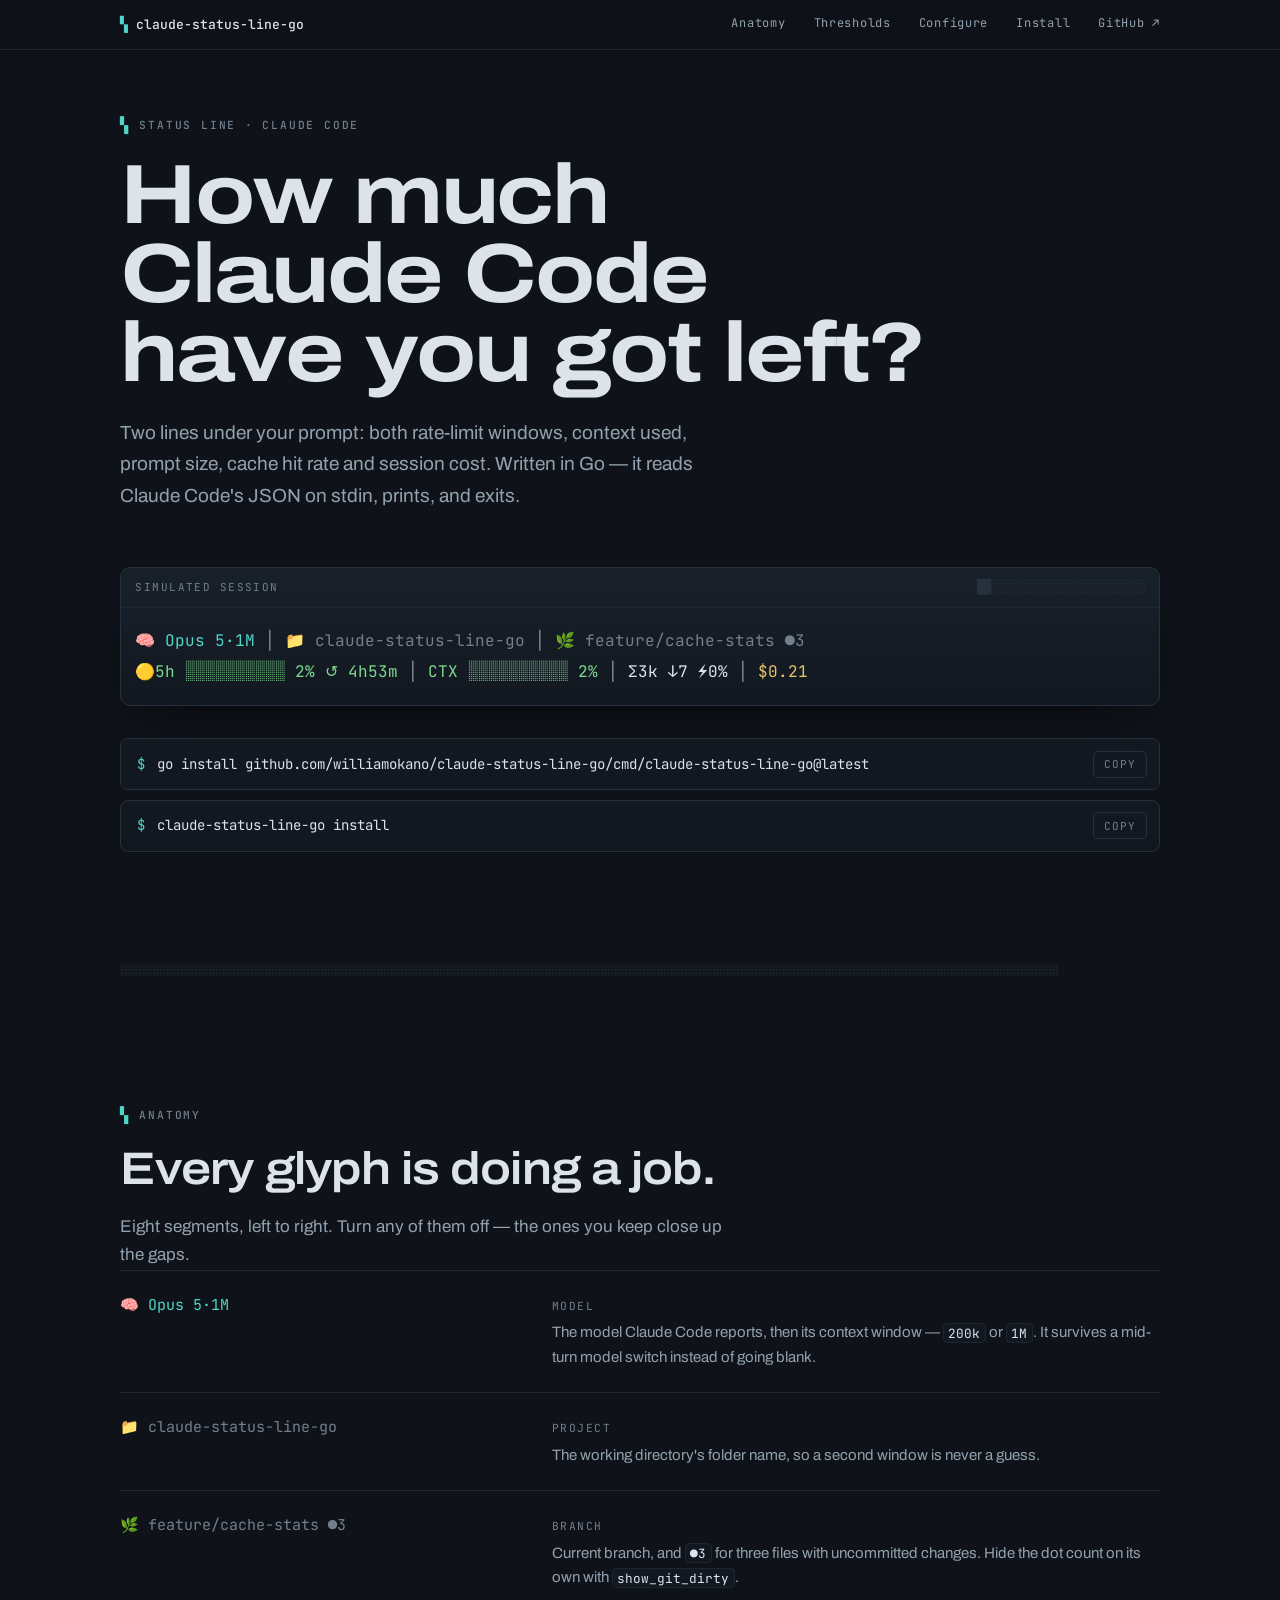
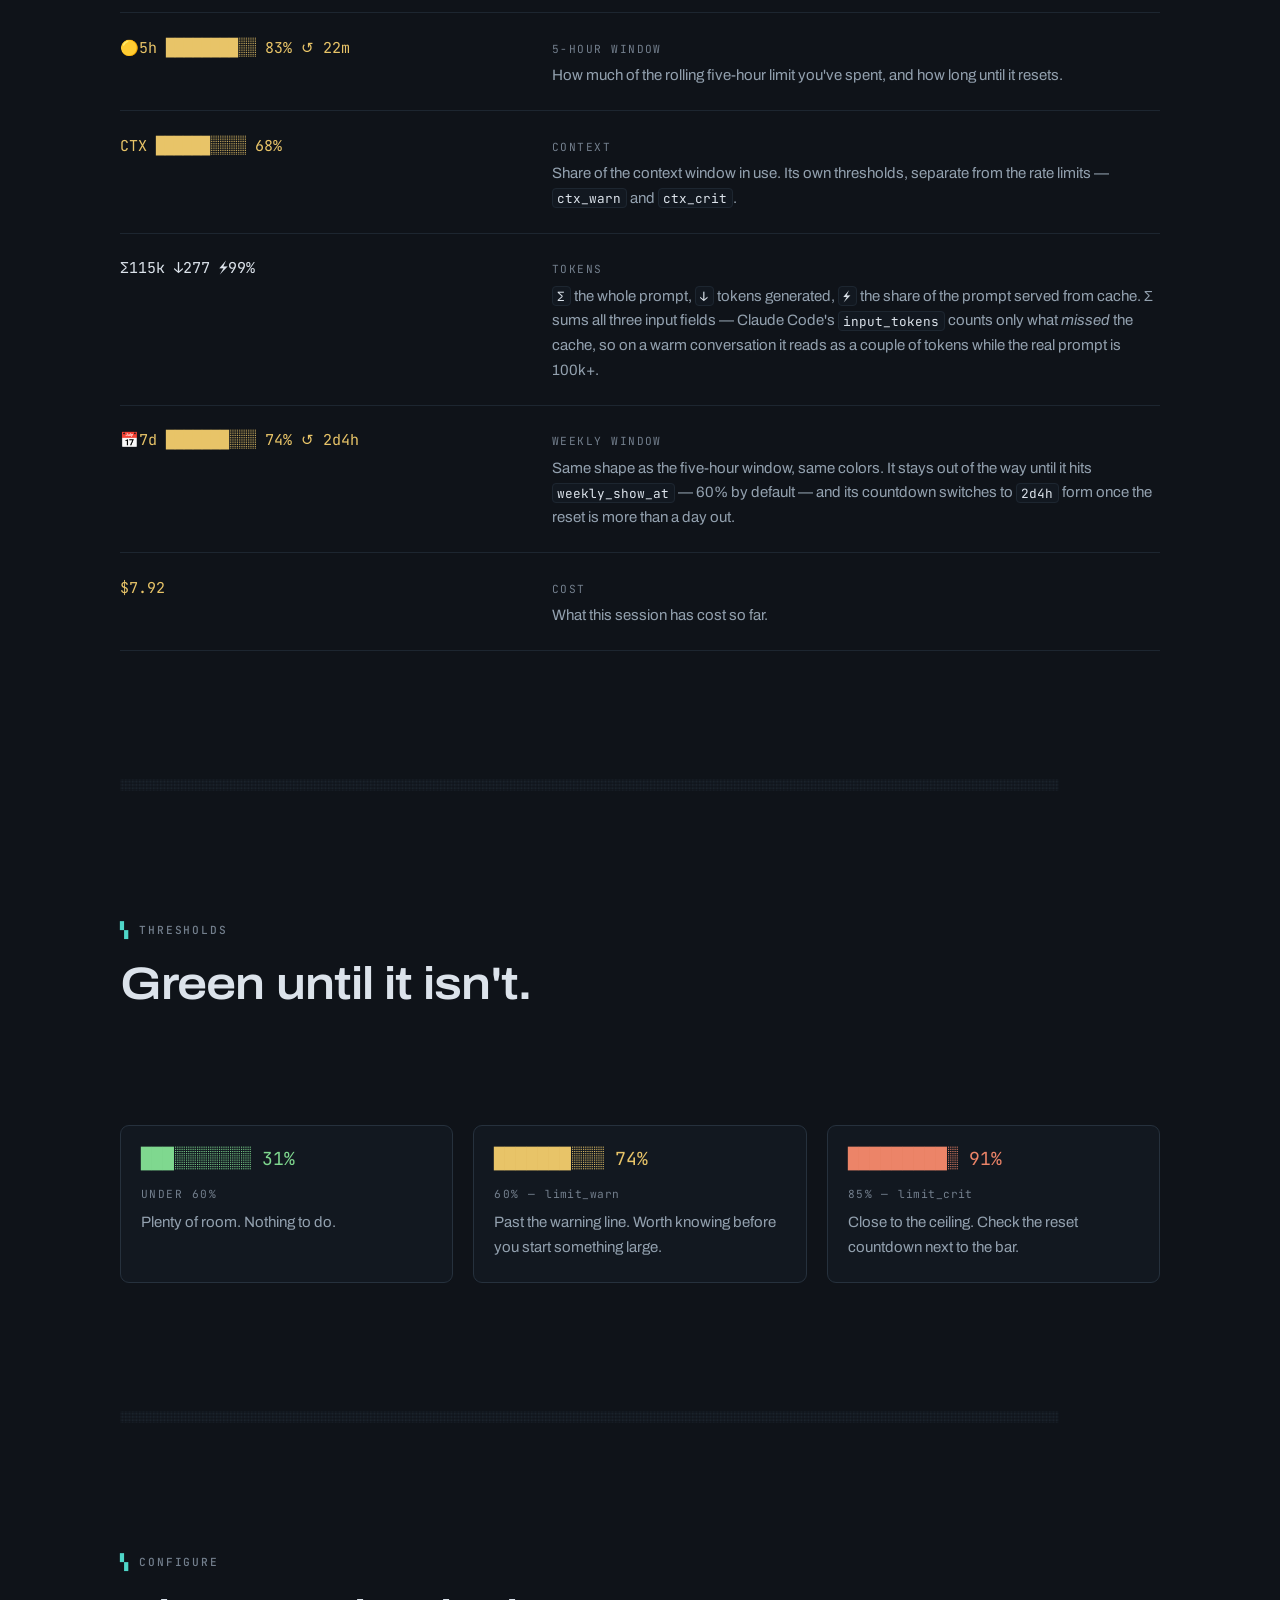
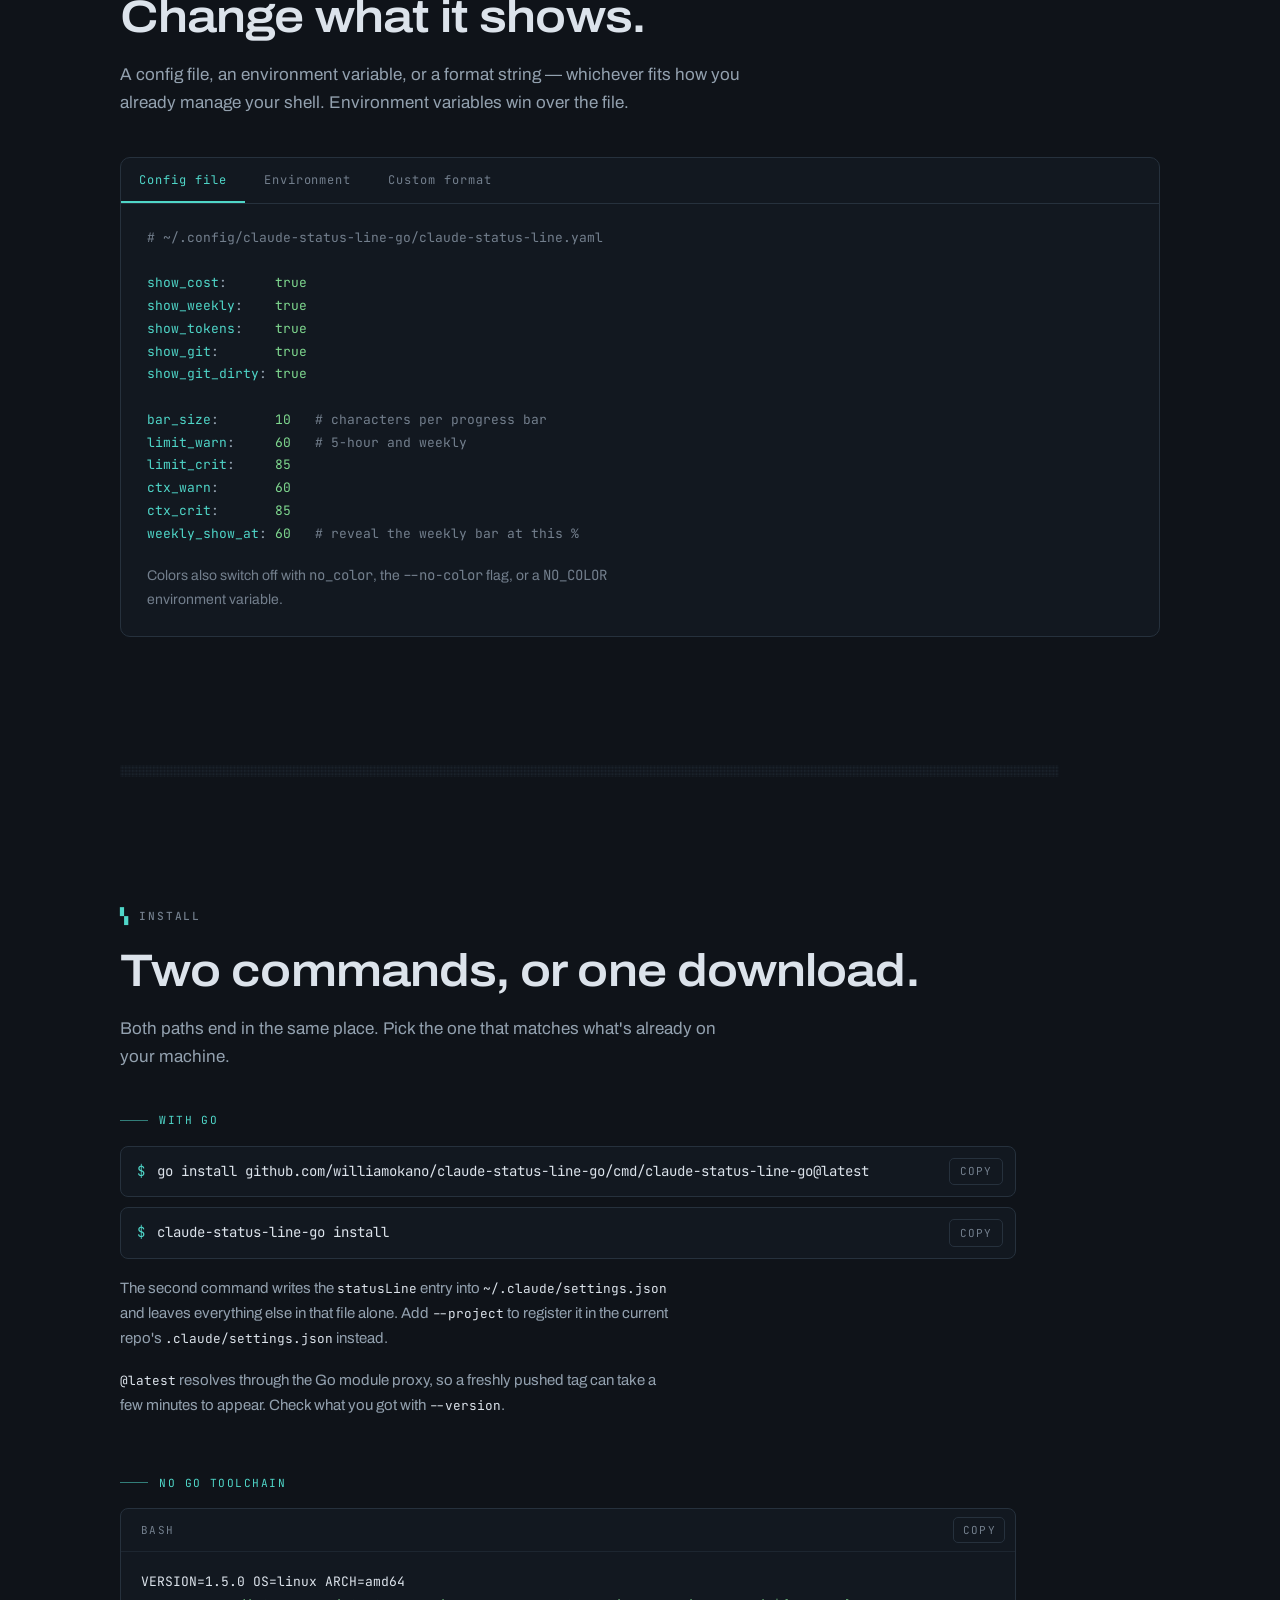
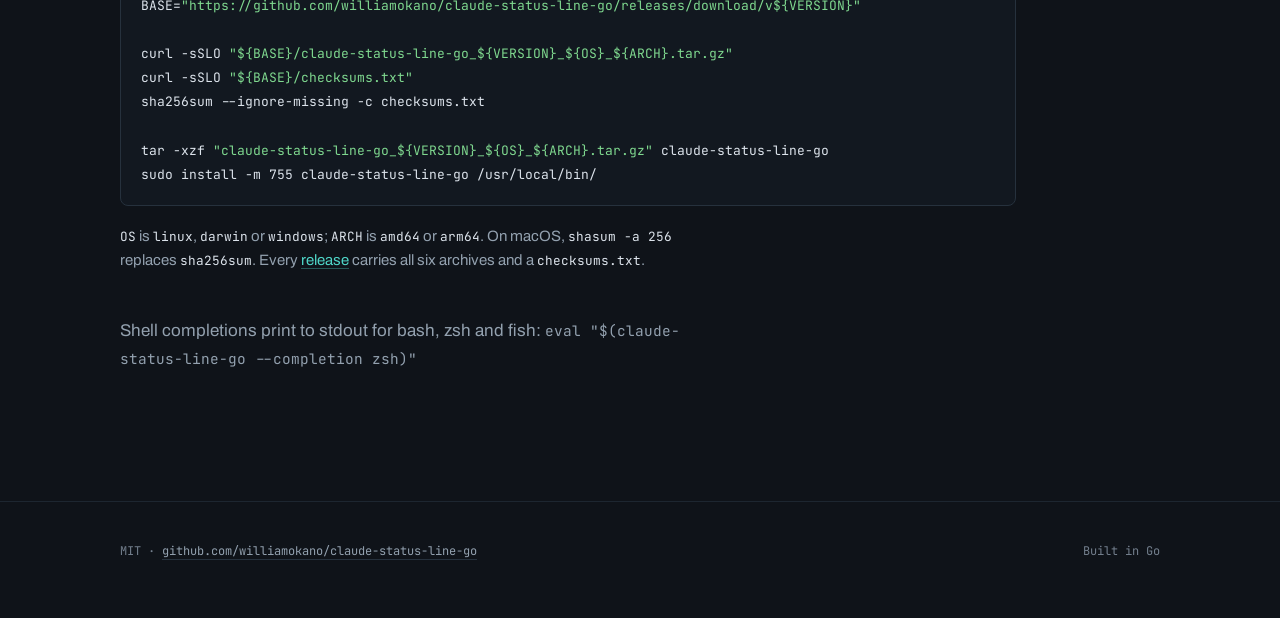
==== docs/index.html @ 93fd1f16 "docs: give the prebuilt binaries equal billing on the site The no-Go-toolchain path was a single dim" ====
<!DOCTYPE html>
<html lang="en">
<head>
<meta charset="utf-8">
<meta name="viewport" content="width=device-width, initial-scale=1">
<title>claude-status-line-go — a status line for Claude Code</title>
<meta name="description" content="A Go CLI that prints your Claude Code rate-limit windows, context usage, tokens, cache hit rate and session cost as two lines under your prompt.">
<meta property="og:title" content="claude-status-line-go">
<meta property="og:description" content="Two lines under your prompt: rate-limit windows, context, tokens, cache hit rate, cost.">
<meta property="og:type" content="website">
<meta property="og:url" content="https://okano.dev/claude-status-line-go/">
<meta property="og:site_name" content="claude-status-line-go">
<meta property="og:image" content="https://okano.dev/claude-status-line-go/og.png">
<meta property="og:image:type" content="image/png">
<meta property="og:image:width" content="1200">
<meta property="og:image:height" content="630">
<meta property="og:image:alt" content="A Claude Code status line on a dark terminal: model, project and branch on the first row; a 5-hour rate-limit bar at 83%, context at 68% and $7.92 spent on the second.">
<meta name="twitter:card" content="summary_large_image">
<meta name="twitter:image" content="https://okano.dev/claude-status-line-go/og.png">
<link rel="icon" href="data:image/svg+xml,%3Csvg xmlns='http://www.w3.org/2000/svg' viewBox='0 0 32 32'%3E%3Crect width='32' height='32' rx='7' fill='%230F1319'/%3E%3Crect x='5' y='13' width='7' height='6' fill='%234FD6C8'/%3E%3Crect x='13.5' y='13' width='7' height='6' fill='%237FD88F'/%3E%3Crect x='22' y='13' width='5' height='6' fill='%23263039'/%3E%3C/svg%3E">
<link rel="preconnect" href="https://fonts.googleapis.com">
<link rel="preconnect" href="https://fonts.gstatic.com" crossorigin>
<link href="https://fonts.googleapis.com/css2?family=Archivo:wdth,wght@62..125,100..900&family=JetBrains+Mono:wght@400;500;700&display=swap" rel="stylesheet">
<style>
/* ── tokens ───────────────────────────────────────────────────────── */
:root{
  --ground:#0F1319;
  --ground-2:#121820;
  --surface:#18202A;
  --line:#26313D;
  --line-soft:#1D2630;
  --ink:#DCE3EB;
  --ink-2:#93A1AF;
  --ink-3:#737F8D;   /* 4.57:1 on --ground — the floor for the small mono labels */
  --cyan:#4FD6C8;
  --green:#7FD88F;
  --yellow:#E8C468;
  --red:#EC8468;

  --font-display:'Archivo','Helvetica Neue',Arial,sans-serif;
  --font-mono:'JetBrains Mono',ui-monospace,'SF Mono',Menlo,Consolas,monospace;

  --gutter:clamp(1.25rem,4vw,2.5rem);
  --maxw:1120px;
}

*,*::before,*::after{box-sizing:border-box}
html{-webkit-text-size-adjust:100%}
body{
  margin:0;
  background:var(--ground);
  color:var(--ink);
  font-family:var(--font-display);
  font-weight:400;
  font-size:clamp(1rem,0.96rem + 0.2vw,1.0625rem);
  line-height:1.65;
  -webkit-font-smoothing:antialiased;
}
img{max-width:100%}
a{color:inherit}
:focus-visible{outline:2px solid var(--cyan);outline-offset:3px;border-radius:2px}

/* ── layout primitives ────────────────────────────────────────────── */
.wrap{max-width:var(--maxw);margin-inline:auto;padding-inline:var(--gutter)}
.section{padding-block:clamp(4.5rem,10vw,8rem)}
.section.section--first{padding-block:clamp(2.5rem,6vw,4rem) clamp(4.5rem,10vw,7rem)}

/* the product's own material, used as the page's divider */
.rule{
  font-family:var(--font-mono);
  font-size:.75rem;
  line-height:1;
  color:var(--line);
  overflow:hidden;
  white-space:nowrap;
  user-select:none;
  height:.75rem;
}

.eyebrow{
  font-family:var(--font-mono);
  font-size:.7rem;
  font-weight:500;
  letter-spacing:.16em;
  text-transform:uppercase;
  color:var(--ink-3);
  margin:0 0 1.25rem;
  display:flex;
  align-items:center;
  gap:.6rem;
}
.eyebrow::before{content:'▚';color:var(--cyan);font-size:.85rem}

h1,h2,h3{font-family:var(--font-display);margin:0;text-wrap:balance}
h1{
  font-size:clamp(2.5rem,1.2rem + 6vw,5.25rem);
  font-weight:700;
  font-stretch:118%;
  line-height:.94;
  letter-spacing:-.025em;
}
h2{
  font-size:clamp(1.75rem,1.1rem + 2.6vw,2.85rem);
  font-weight:600;
  font-stretch:114%;
  line-height:1.04;
  letter-spacing:-.02em;
}
h3{font-size:1rem;font-weight:600;font-stretch:108%;line-height:1.3}
.lede{
  color:var(--ink-2);
  max-width:56ch;
  margin:1.5rem 0 0;
  font-size:clamp(1.0625rem,1rem + 0.3vw,1.1875rem);
}
.note{color:var(--ink-2);max-width:62ch;margin:1.25rem 0 0}
.note a{color:var(--cyan);text-decoration:none;border-bottom:1px solid color-mix(in srgb,var(--cyan) 35%,transparent)}
.note a:hover{border-bottom-color:var(--cyan)}

/* ── nav ──────────────────────────────────────────────────────────── */
.nav{
  position:sticky;top:0;z-index:20;
  background:color-mix(in srgb,var(--ground) 86%,transparent);
  backdrop-filter:blur(12px);
  border-bottom:1px solid var(--line-soft);
}
.nav__in{
  max-width:var(--maxw);margin-inline:auto;padding:.85rem clamp(1rem,4vw,2.5rem);
  display:flex;align-items:center;justify-content:space-between;gap:1rem;
}
.nav__mark{
  font-family:var(--font-mono);font-size:clamp(.6875rem,2.6vw,.8125rem);font-weight:500;
  color:var(--ink);text-decoration:none;display:flex;align-items:center;gap:.5rem;
  white-space:nowrap;
}
.nav__mark span{color:var(--cyan)}
.nav__links{display:flex;align-items:center;gap:clamp(.7rem,2.4vw,1.75rem)}
.nav__links a{
  font-family:var(--font-mono);font-size:clamp(.6875rem,2.4vw,.75rem);letter-spacing:.06em;
  color:var(--ink-2);text-decoration:none;transition:color .15s;white-space:nowrap;
}
.nav__links a:hover{color:var(--cyan)}
.nav__links a.is-hidden-sm,
.nav__links a.is-hidden-xs{display:none}
@media(min-width:430px){.nav__links a.is-hidden-xs{display:inline}}
@media(min-width:620px){.nav__links a.is-hidden-sm{display:inline}}

/* ── hero ─────────────────────────────────────────────────────────── */
/* grid and flex children default to min-width:auto, so the pre-formatted
   terminal content below would otherwise push the page wider than the phone */
.hero__grid{display:grid;gap:clamp(2.5rem,5vw,3.5rem)}
.hero__grid > *{min-width:0}

/* ── status line block ────────────────────────────────────────────── */
.sl{
  border:1px solid var(--line);
  background:linear-gradient(180deg,var(--surface),var(--ground-2));
  border-radius:10px;
  overflow:hidden;
  box-shadow:0 24px 60px -30px rgba(0,0,0,.9);
}
.sl__bar{
  display:flex;align-items:center;justify-content:space-between;gap:1rem;
  padding:.6rem .9rem;
  border-bottom:1px solid var(--line-soft);
  font-family:var(--font-mono);font-size:.6875rem;
  letter-spacing:.13em;text-transform:uppercase;color:var(--ink-3);
}
.sl__scrub{color:var(--line);letter-spacing:0;text-transform:none;font-size:.75rem;flex:none;display:none}
@media(min-width:560px){.sl__scrub{display:block}}
.sl__body{position:relative}
.sl__scroll{overflow-x:auto;padding:1.1rem .9rem 1.2rem;scrollbar-width:thin}
.sl__fade{
  position:absolute;inset-block:0;right:0;width:2.5rem;pointer-events:none;
  background:linear-gradient(90deg,transparent,#151C25);
  transition:opacity .2s;
}
.sl__line{
  font-family:var(--font-mono);
  font-size:clamp(.5rem,1.55vw,1rem);
  line-height:1.85;
  white-space:pre;
  margin:0;
}
.sl__line + .sl__line{margin-top:.1rem}
.dim{color:var(--ink-3)}
.cy{color:var(--cyan)}
.ok{color:var(--green)}
.warn{color:var(--yellow)}
.crit{color:var(--red)}
.money{color:var(--yellow)}
.tok{color:var(--ink)}
#weekly{display:none}
#weekly.is-on{display:inline;animation:segIn .45s ease both}
@keyframes segIn{from{opacity:0}to{opacity:1}}

/* ── commands ─────────────────────────────────────────────────────── */
.cmds{display:grid;gap:.625rem;margin-top:2rem;min-width:0}
.cmd{
  display:flex;align-items:center;gap:.75rem;min-width:0;
  border:1px solid var(--line);border-radius:8px;
  background:var(--ground-2);
  padding:.7rem .75rem .7rem 1rem;
}
.cmd__prompt{color:var(--cyan);font-family:var(--font-mono);font-size:.875rem;flex:none}
.cmd__text{
  font-family:var(--font-mono);font-size:clamp(.7rem,1.9vw,.875rem);
  color:var(--ink);overflow-x:auto;white-space:pre;flex:1;min-width:0;scrollbar-width:none;
}
.cmd__text::-webkit-scrollbar{display:none}
.cmd__copy{
  flex:none;font-family:var(--font-mono);font-size:.6875rem;letter-spacing:.1em;
  text-transform:uppercase;color:var(--ink-3);
  background:transparent;border:1px solid var(--line);border-radius:5px;
  padding:.35rem .6rem;cursor:pointer;transition:color .15s,border-color .15s;
}
.cmd__copy:hover{color:var(--cyan);border-color:var(--cyan)}
.cmd__copy[data-done="1"]{color:var(--green);border-color:var(--green)}

/* ── install paths ────────────────────────────────────────────────── */
/* stacked, never side by side — the recipe's longest line is ~90 chars and
   goes unreadable in a half-width column */
.ways{display:grid;gap:clamp(2.5rem,5vw,3.5rem);margin-top:2.5rem;max-width:56rem}
.way{min-width:0}
.way__label{
  font-family:var(--font-mono);font-size:.7rem;letter-spacing:.13em;
  text-transform:uppercase;color:var(--cyan);margin:0 0 1rem;
  display:flex;align-items:center;gap:.7rem;
}
.way__label::before{content:'';width:1.75rem;height:1px;background:currentColor;opacity:.55;flex:none}
.way__note{margin:1.1rem 0 0;color:var(--ink-2);font-size:.9375rem;max-width:62ch}
.way__note code{font-family:var(--font-mono);font-size:.85em;color:var(--ink)}
.way__note a{color:var(--cyan);text-decoration:none;border-bottom:1px solid color-mix(in srgb,var(--cyan) 35%,transparent)}
.way__note a:hover{border-bottom-color:var(--cyan)}

.code{border:1px solid var(--line);border-radius:8px;background:var(--ground-2);overflow:hidden;min-width:0}
.code__bar{
  display:flex;align-items:center;justify-content:space-between;gap:1rem;
  padding:.5rem .6rem .5rem 1.25rem;border-bottom:1px solid var(--line-soft);
  font-family:var(--font-mono);font-size:.6875rem;letter-spacing:.13em;
  text-transform:uppercase;color:var(--ink-3);
}
.code__copy{
  flex:none;font-family:var(--font-mono);font-size:.6875rem;letter-spacing:.1em;
  text-transform:uppercase;color:var(--ink-3);
  background:transparent;border:1px solid var(--line);border-radius:5px;
  padding:.3rem .55rem;cursor:pointer;transition:color .15s,border-color .15s;
}
.code__copy:hover{color:var(--cyan);border-color:var(--cyan)}
.code__copy[data-done="1"]{color:var(--green);border-color:var(--green)}
.code pre{
  margin:0;padding:1.15rem 1.25rem;overflow-x:auto;
  font-family:var(--font-mono);font-size:clamp(.72rem,1.7vw,.8125rem);
  line-height:1.85;color:var(--ink);scrollbar-width:thin;
}
.code pre .s{color:var(--green)}

/* ── anatomy ──────────────────────────────────────────────────────── */
.seg{
  display:grid;grid-template-columns:minmax(0,1fr);gap:.5rem 2rem;
  padding:1.4rem 0;
  border-top:1px solid var(--line-soft);
}
.seg:last-child{border-bottom:1px solid var(--line-soft)}
@media(min-width:860px){
  .seg{grid-template-columns:minmax(0,25rem) minmax(0,1fr);align-items:baseline}
}
.seg__code{
  font-family:var(--font-mono);font-size:clamp(.75rem,1.8vw,.9375rem);
  white-space:pre;overflow-x:auto;scrollbar-width:none;
}
.seg__code::-webkit-scrollbar{display:none}
.seg__name{
  font-family:var(--font-mono);font-size:.7rem;letter-spacing:.13em;
  text-transform:uppercase;color:var(--ink-3);margin:0 0 .3rem;
}
.seg__text{margin:0;color:var(--ink-2);font-size:.9375rem}
.seg__text code{
  font-family:var(--font-mono);font-size:.85em;color:var(--ink);
  background:var(--ground-2);border:1px solid var(--line-soft);
  border-radius:4px;padding:.05em .35em;
}

/* ── thresholds ───────────────────────────────────────────────────── */
.ramp{display:grid;gap:1rem;margin-top:2.5rem}
@media(min-width:760px){.ramp{grid-template-columns:repeat(3,1fr);gap:1.25rem}}
.step{
  border:1px solid var(--line);border-radius:9px;
  background:var(--ground-2);padding:1.25rem 1.25rem 1.4rem;
}
.step__bar{font-family:var(--font-mono);font-size:1.125rem;line-height:1.4;white-space:pre}
.step__label{
  font-family:var(--font-mono);font-size:.7rem;letter-spacing:.13em;
  text-transform:uppercase;color:var(--ink-3);margin:.85rem 0 .45rem;
}
.step__label code{text-transform:none;font-family:var(--font-mono);letter-spacing:.04em}
.step__text{margin:0;font-size:.9375rem;color:var(--ink-2)}

/* ── tabs ─────────────────────────────────────────────────────────── */
.tabs{margin-top:2.5rem;border:1px solid var(--line);border-radius:10px;overflow:hidden;background:var(--ground-2)}
.tabs__list{display:flex;overflow-x:auto;border-bottom:1px solid var(--line);scrollbar-width:none}
.tabs__list::-webkit-scrollbar{display:none}
.tab{
  flex:none;font-family:var(--font-mono);font-size:.75rem;letter-spacing:.08em;
  color:var(--ink-3);background:transparent;border:0;
  border-bottom:2px solid transparent;
  padding:.85rem 1.15rem;cursor:pointer;white-space:nowrap;transition:color .15s;
}
.tab:hover{color:var(--ink-2)}
.tab[aria-selected="true"]{color:var(--cyan);border-bottom-color:var(--cyan)}
.panel{padding:1.4rem clamp(1rem,3vw,1.6rem) 1.6rem}
.panel[hidden]{display:none}
.panel pre{
  margin:0;overflow-x:auto;
  font-family:var(--font-mono);font-size:clamp(.75rem,1.8vw,.8125rem);
  line-height:1.75;color:var(--ink-2);
}
.panel pre .k{color:var(--cyan)}
.panel pre .v{color:var(--green)}
.panel pre .c{color:var(--ink-3)}
.panel pre .s{color:var(--yellow)}
.panel__note{margin:1.2rem 0 0;font-size:.875rem;color:var(--ink-3);max-width:60ch}

.vars{display:grid;gap:0;margin:0}
@media(min-width:700px){.vars{grid-template-columns:repeat(2,minmax(0,1fr));column-gap:2.5rem}}
.var{display:flex;justify-content:space-between;gap:1rem;padding:.55rem 0;border-bottom:1px solid var(--line-soft)}
.var dt{font-family:var(--font-mono);font-size:.8125rem;color:var(--ink)}
.var dd{margin:0;font-family:var(--font-mono);font-size:.8125rem;color:var(--ink-3);text-align:right;flex:none}

.ph{display:flex;flex-wrap:wrap;gap:.4rem;margin:0}
.ph span{
  font-family:var(--font-mono);font-size:.75rem;color:var(--ink-2);
  border:1px solid var(--line);border-radius:5px;padding:.25rem .5rem;
  background:var(--ground);
}

/* ── footer ───────────────────────────────────────────────────────── */
.foot{border-top:1px solid var(--line-soft);padding-block:2.5rem 3.5rem}
.foot__in{display:flex;flex-wrap:wrap;gap:1rem 2rem;align-items:center;justify-content:space-between}
.foot p{margin:0;font-family:var(--font-mono);font-size:.75rem;color:var(--ink-3)}
.foot a{color:var(--ink-2);text-decoration:none;border-bottom:1px solid var(--line)}
.foot a:hover{color:var(--cyan);border-bottom-color:var(--cyan)}

/* ── motion ───────────────────────────────────────────────────────── */
.reveal{opacity:0;transform:translateY(14px);transition:opacity .6s ease,transform .6s ease}
.reveal.is-in{opacity:1;transform:none}
@media(prefers-reduced-motion:reduce){
  *{animation:none!important;transition:none!important}
  .reveal{opacity:1;transform:none}
}
</style>
</head>
<body>

<nav class="nav">
  <div class="nav__in">
    <a class="nav__mark" href="#top"><span>▚</span>claude-status-line-go</a>
    <div class="nav__links">
      <a href="#anatomy" class="is-hidden-xs">Anatomy</a>
      <a href="#thresholds" class="is-hidden-sm">Thresholds</a>
      <a href="#configure" class="is-hidden-sm">Configure</a>
      <a href="#install">Install</a>
      <a href="https://github.com/williamokano/claude-status-line-go">GitHub&nbsp;↗</a>
    </div>
  </div>
</nav>

<main id="top">

  <!-- ── hero ─────────────────────────────────────────────────────── -->
  <section class="section section--first">
    <div class="wrap hero__grid">
      <div>
        <p class="eyebrow">Status line · Claude Code</p>
        <h1>How much Claude&nbsp;Code have you got left?</h1>
        <p class="lede">
          Two lines under your prompt: both rate-limit windows, context used, prompt size,
          cache hit rate and session cost. Written in Go — it reads Claude Code's JSON on
          stdin, prints, and exits.
        </p>
      </div>

      <div>
        <div class="sl">
          <div class="sl__bar">
            <span>Simulated session</span>
            <span class="sl__scrub" id="scrub" aria-hidden="true">░░░░░░░░░░░░░░░░░░░░░░░░</span>
          </div>
          <div class="sl__body">
            <div class="sl__scroll">
              <p class="sl__line"><span class="cy">🧠 Opus 5·1M</span><span class="dim"> │ 📁 claude-status-line-go │ 🌿 feature/cache-stats ●3</span></p>
              <p class="sl__line"><span id="five" class="ok">🟡5h ░░░░░░░░░░ 0% ↺ 5h0m</span><span class="dim"> │ </span><span id="ctx" class="ok">CTX ░░░░░░░░░░ 0%</span><span class="dim"> │ </span><span class="tok" id="tokens">Σ0 ↓0 ⚡0%</span><span class="dim"><span id="weekly"> │ <span id="weeklyInner" class="ok">📅7d ░░░░░░░░░░ 0% ↺ 2d4h</span></span> │ </span><span class="money" id="cost">$0.00</span></p>
            </div>
            <div class="sl__fade" aria-hidden="true"></div>
          </div>
        </div>

        <div class="cmds">
          <div class="cmd">
            <span class="cmd__prompt" aria-hidden="true">$</span>
            <code class="cmd__text">go install github.com/williamokano/claude-status-line-go/cmd/claude-status-line-go@latest</code>
            <button class="cmd__copy" type="button" data-copy="go install github.com/williamokano/claude-status-line-go/cmd/claude-status-line-go@latest">Copy</button>
          </div>
          <div class="cmd">
            <span class="cmd__prompt" aria-hidden="true">$</span>
            <code class="cmd__text">claude-status-line-go install</code>
            <button class="cmd__copy" type="button" data-copy="claude-status-line-go install">Copy</button>
          </div>
        </div>
      </div>
    </div>
  </section>

  <div class="wrap"><div class="rule" aria-hidden="true"></div></div>

  <!-- ── anatomy ──────────────────────────────────────────────────── -->
  <section class="section" id="anatomy">
    <div class="wrap">
      <p class="eyebrow">Anatomy</p>
      <h2 class="reveal">Every glyph is doing a&nbsp;job.</h2>
      <p class="note reveal">
        Eight segments, left to right. Turn any of them off — the ones you keep close up
        the gaps.
      </p>

      <div class="reveal">
        <div class="seg">
          <div class="seg__code"><span class="cy">🧠 Opus 5·1M</span></div>
          <div>
            <p class="seg__name">Model</p>
            <p class="seg__text">The model Claude Code reports, then its context window — <code>200k</code> or <code>1M</code>. It survives a mid-turn model switch instead of going blank.</p>
          </div>
        </div>

        <div class="seg">
          <div class="seg__code"><span class="dim">📁 claude-status-line-go</span></div>
          <div>
            <p class="seg__name">Project</p>
            <p class="seg__text">The working directory's folder name, so a second window is never a guess.</p>
          </div>
        </div>

        <div class="seg">
          <div class="seg__code"><span class="dim">🌿 feature/cache-stats ●3</span></div>
          <div>
            <p class="seg__name">Branch</p>
            <p class="seg__text">Current branch, and <code>●3</code> for three files with uncommitted changes. Hide the dot count on its own with <code>show_git_dirty</code>.</p>
          </div>
        </div>

        <div class="seg">
          <div class="seg__code"><span class="warn">🟡5h ████████░░ 83% ↺ 22m</span></div>
          <div>
            <p class="seg__name">5-hour window</p>
            <p class="seg__text">How much of the rolling five-hour limit you've spent, and how long until it resets.</p>
          </div>
        </div>

        <div class="seg">
          <div class="seg__code"><span class="warn">CTX ██████░░░░ 68%</span></div>
          <div>
            <p class="seg__name">Context</p>
            <p class="seg__text">Share of the context window in use. Its own thresholds, separate from the rate limits — <code>ctx_warn</code> and <code>ctx_crit</code>.</p>
          </div>
        </div>

        <div class="seg">
          <div class="seg__code"><span class="tok">Σ115k ↓277 ⚡99%</span></div>
          <div>
            <p class="seg__name">Tokens</p>
            <p class="seg__text">
              <code>Σ</code> the whole prompt, <code>↓</code> tokens generated, <code>⚡</code> the share of the prompt served from cache.
              Σ sums all three input fields — Claude Code's <code>input_tokens</code> counts only what <em>missed</em> the cache,
              so on a warm conversation it reads as a couple of tokens while the real prompt is 100k+.
            </p>
          </div>
        </div>

        <div class="seg">
          <div class="seg__code"><span class="warn">📅7d ███████░░░ 74% ↺ 2d4h</span></div>
          <div>
            <p class="seg__name">Weekly window</p>
            <p class="seg__text">Same shape as the five-hour window, same colors. It stays out of the way until it hits <code>weekly_show_at</code> — 60% by default — and its countdown switches to <code>2d4h</code> form once the reset is more than a day out.</p>
          </div>
        </div>

        <div class="seg">
          <div class="seg__code"><span class="money">$7.92</span></div>
          <div>
            <p class="seg__name">Cost</p>
            <p class="seg__text">What this session has cost so far.</p>
          </div>
        </div>
      </div>
    </div>
  </section>

  <div class="wrap"><div class="rule" aria-hidden="true"></div></div>

  <!-- ── thresholds ───────────────────────────────────────────────── -->
  <section class="section" id="thresholds">
    <div class="wrap">
      <p class="eyebrow">Thresholds</p>
      <h2 class="reveal">Green until it&nbsp;isn't.</h2>
      <p class="note reveal">
        Every bar crosses the same two lines. Both rate-limit windows share
        <code style="font-family:var(--font-mono);font-size:.85em">limit_warn</code> and
        <code style="font-family:var(--font-mono);font-size:.85em">limit_crit</code>;
        context has its own pair. Move them wherever your nerve sits.
      </p>

      <div class="ramp reveal">
        <div class="step">
          <div class="step__bar ok">███░░░░░░░ 31%</div>
          <p class="step__label">Under 60%</p>
          <p class="step__text">Plenty of room. Nothing to do.</p>
        </div>
        <div class="step">
          <div class="step__bar warn">███████░░░ 74%</div>
          <p class="step__label">60% — <code style="font-family:var(--font-mono)">limit_warn</code></p>
          <p class="step__text">Past the warning line. Worth knowing before you start something large.</p>
        </div>
        <div class="step">
          <div class="step__bar crit">█████████░ 91%</div>
          <p class="step__label">85% — <code style="font-family:var(--font-mono)">limit_crit</code></p>
          <p class="step__text">Close to the ceiling. Check the reset countdown next to the bar.</p>
        </div>
      </div>
    </div>
  </section>

  <div class="wrap"><div class="rule" aria-hidden="true"></div></div>

  <!-- ── configure ────────────────────────────────────────────────── -->
  <section class="section" id="configure">
    <div class="wrap">
      <p class="eyebrow">Configure</p>
      <h2 class="reveal">Change what it&nbsp;shows.</h2>
      <p class="note reveal">
        A config file, an environment variable, or a format string — whichever fits how you
        already manage your shell. Environment variables win over the file.
      </p>

      <div class="tabs reveal">
        <div class="tabs__list" role="tablist" aria-label="Configuration methods">
          <button class="tab" role="tab" id="tab-file" aria-controls="panel-file" aria-selected="true">Config file</button>
          <button class="tab" role="tab" id="tab-env" aria-controls="panel-env" aria-selected="false" tabindex="-1">Environment</button>
          <button class="tab" role="tab" id="tab-fmt" aria-controls="panel-fmt" aria-selected="false" tabindex="-1">Custom format</button>
        </div>

        <div class="panel" role="tabpanel" id="panel-file" aria-labelledby="tab-file" tabindex="0">
<pre><span class="c"># ~/.config/claude-status-line-go/claude-status-line.yaml</span>

<span class="k">show_cost</span>:      <span class="v">true</span>
<span class="k">show_weekly</span>:    <span class="v">true</span>
<span class="k">show_tokens</span>:    <span class="v">true</span>
<span class="k">show_git</span>:       <span class="v">true</span>
<span class="k">show_git_dirty</span>: <span class="v">true</span>

<span class="k">bar_size</span>:       <span class="v">10</span>   <span class="c"># characters per progress bar</span>
<span class="k">limit_warn</span>:     <span class="v">60</span>   <span class="c"># 5-hour and weekly</span>
<span class="k">limit_crit</span>:     <span class="v">85</span>
<span class="k">ctx_warn</span>:       <span class="v">60</span>
<span class="k">ctx_crit</span>:       <span class="v">85</span>
<span class="k">weekly_show_at</span>: <span class="v">60</span>   <span class="c"># reveal the weekly bar at this %</span></pre>
          <p class="panel__note">Colors also switch off with <code style="font-family:var(--font-mono)">no_color</code>, the <code style="font-family:var(--font-mono)">--no-color</code> flag, or a <code style="font-family:var(--font-mono)">NO_COLOR</code> environment variable.</p>
        </div>

        <div class="panel" role="tabpanel" id="panel-env" aria-labelledby="tab-env" tabindex="0" hidden>
          <dl class="vars">
            <div class="var"><dt>CSL_SHOW_COST</dt><dd>true</dd></div>
            <div class="var"><dt>CSL_SHOW_WEEKLY</dt><dd>true</dd></div>
            <div class="var"><dt>CSL_SHOW_TOKENS</dt><dd>true</dd></div>
            <div class="var"><dt>CSL_SHOW_GIT</dt><dd>true</dd></div>
            <div class="var"><dt>CSL_SHOW_GIT_DIRTY</dt><dd>true</dd></div>
            <div class="var"><dt>CSL_BAR_SIZE</dt><dd>10</dd></div>
            <div class="var"><dt>CSL_LIMIT_WARN</dt><dd>60</dd></div>
            <div class="var"><dt>CSL_LIMIT_CRIT</dt><dd>85</dd></div>
            <div class="var"><dt>CSL_CTX_WARN</dt><dd>60</dd></div>
            <div class="var"><dt>CSL_CTX_CRIT</dt><dd>85</dd></div>
            <div class="var"><dt>CSL_WEEKLY_SHOW_AT</dt><dd>60</dd></div>
            <div class="var"><dt>CSL_FORMAT</dt><dd>—</dd></div>
            <div class="var"><dt>NO_COLOR</dt><dd>—</dd></div>
          </dl>
        </div>

        <div class="panel" role="tabpanel" id="panel-fmt" aria-labelledby="tab-fmt" tabindex="0" hidden>
<pre><span class="c"># CSL_FORMAT, or the `format` field in the config file</span>

<span class="s">"{cyan}🧠 {model}·{ctx_size}{reset} {dim}│ 📁 {project}{reset} {dim}│ 🌿 {branch}{reset}{dirty}"</span></pre>
          <p class="panel__label" style="font-family:var(--font-mono);font-size:.7rem;letter-spacing:.13em;text-transform:uppercase;color:var(--ink-3);margin:1.6rem 0 .75rem">Placeholders</p>
          <p class="ph">
            <span>{model}</span><span>{ctx_size}</span><span>{project}</span><span>{branch}</span><span>{dirty}</span>
            <span>{limit_bar}</span><span>{limit_pct}</span><span>{limit_color}</span><span>{limit_reset}</span>
            <span>{ctx_bar}</span><span>{ctx_pct}</span><span>{ctx_color}</span>
            <span>{tokens_total}</span><span>{tokens_out}</span><span>{cache_hit_pct}</span><span>{tokens_in}</span><span>{tokens_cache}</span>
            <span>{weekly_bar}</span><span>{weekly_pct}</span><span>{weekly_color}</span><span>{weekly_reset}</span>
            <span>{cost}</span>
            <span>{reset}</span><span>{dim}</span><span>{bold}</span>
            <span>{red}</span><span>{green}</span><span>{yellow}</span><span>{blue}</span><span>{magenta}</span><span>{cyan}</span><span>{white}</span>
          </p>
        </div>
      </div>
    </div>
  </section>

  <div class="wrap"><div class="rule" aria-hidden="true"></div></div>

  <!-- ── install ──────────────────────────────────────────────────── -->
  <section class="section" id="install">
    <div class="wrap">
      <p class="eyebrow">Install</p>
      <h2 class="reveal">Two commands, or one&nbsp;download.</h2>
      <p class="note reveal">
        Both paths end in the same place. Pick the one that matches what's already
        on your machine.
      </p>

      <div class="ways reveal">
        <div class="way">
          <p class="way__label">With Go</p>
          <div class="cmds" style="margin-top:0">
            <div class="cmd">
              <span class="cmd__prompt" aria-hidden="true">$</span>
              <code class="cmd__text">go install github.com/williamokano/claude-status-line-go/cmd/claude-status-line-go@latest</code>
              <button class="cmd__copy" type="button" data-copy="go install github.com/williamokano/claude-status-line-go/cmd/claude-status-line-go@latest">Copy</button>
            </div>
            <div class="cmd">
              <span class="cmd__prompt" aria-hidden="true">$</span>
              <code class="cmd__text">claude-status-line-go install</code>
              <button class="cmd__copy" type="button" data-copy="claude-status-line-go install">Copy</button>
            </div>
          </div>
          <p class="way__note">
            The second command writes the <code>statusLine</code> entry into
            <code>~/.claude/settings.json</code> and leaves everything else in that file
            alone. Add <code>--project</code> to register it in the current repo's
            <code>.claude/settings.json</code> instead.
          </p>
          <p class="way__note">
            <code>@latest</code> resolves through the Go module proxy, so a freshly pushed
            tag can take a few minutes to appear. Check what you got with
            <code>--version</code>.
          </p>
        </div>

        <div class="way">
          <p class="way__label">No Go toolchain</p>
          <div class="code">
            <div class="code__bar">
              <span>bash</span>
              <button class="code__copy" type="button" data-copy-from="#recipe">Copy</button>
            </div>
<pre id="recipe">VERSION=1.5.0 OS=linux ARCH=amd64
BASE=<span class="s">"https://github.com/williamokano/claude-status-line-go/releases/download/v${VERSION}"</span>

curl -sSLO <span class="s">"${BASE}/claude-status-line-go_${VERSION}_${OS}_${ARCH}.tar.gz"</span>
curl -sSLO <span class="s">"${BASE}/checksums.txt"</span>
sha256sum --ignore-missing -c checksums.txt

tar -xzf <span class="s">"claude-status-line-go_${VERSION}_${OS}_${ARCH}.tar.gz"</span> claude-status-line-go
sudo install -m 755 claude-status-line-go /usr/local/bin/</pre>
          </div>
          <p class="way__note">
            <code>OS</code> is <code>linux</code>, <code>darwin</code> or <code>windows</code>;
            <code>ARCH</code> is <code>amd64</code> or <code>arm64</code>. On macOS,
            <code>shasum -a 256</code> replaces <code>sha256sum</code>. Every
            <a href="https://github.com/williamokano/claude-status-line-go/releases/latest">release</a>
            carries all six archives and a <code>checksums.txt</code>.
          </p>
        </div>
      </div>

      <p class="note reveal" style="margin-top:2.75rem">
        Shell completions print to stdout for bash, zsh and fish:
        <code style="font-family:var(--font-mono);font-size:.85em">eval "$(claude-status-line-go --completion zsh)"</code>
      </p>
    </div>
  </section>
</main>

<footer class="foot">
  <div class="wrap foot__in">
    <p>MIT · <a href="https://github.com/williamokano/claude-status-line-go">github.com/williamokano/claude-status-line-go</a></p>
    <p>Built in Go</p>
  </div>
</footer>

<script>
(function(){
  'use strict';

  var reduce = window.matchMedia('(prefers-reduced-motion: reduce)').matches;

  /* ── divider rows, sized to the element ──────────────────────── */
  function fillRules(){
    document.querySelectorAll('.rule').forEach(function(el){
      var n = Math.ceil(el.clientWidth / 8) + 4;
      el.textContent = '░'.repeat(n);
    });
  }
  fillRules();
  window.addEventListener('resize', fillRules);

  /* ── the right-edge fade only earns its place when there's more to see ── */
  var scroller = document.querySelector('.sl__scroll'),
      fade = document.querySelector('.sl__fade');
  function syncFade(){
    fade.style.opacity = scroller.scrollWidth > scroller.clientWidth + 2 ? '1' : '0';
  }
  syncFade();
  window.addEventListener('resize', syncFade);
  scroller.addEventListener('scroll', syncFade);

  /* ── copy buttons ────────────────────────────────────────────── */
  document.querySelectorAll('[data-copy],[data-copy-from]').forEach(function(btn){
    btn.addEventListener('click', function(){
      var text = btn.dataset.copy != null
        ? btn.dataset.copy
        : document.querySelector(btn.dataset.copyFrom).textContent;
      navigator.clipboard.writeText(text).then(function(){
        btn.textContent = 'Copied';
        btn.dataset.done = '1';
        setTimeout(function(){ btn.textContent = 'Copy'; delete btn.dataset.done; }, 1600);
      });
    });
  });

  /* ── tabs ────────────────────────────────────────────────────── */
  var tabs = Array.prototype.slice.call(document.querySelectorAll('.tab'));
  function select(i){
    tabs.forEach(function(t, j){
      var on = i === j;
      t.setAttribute('aria-selected', on ? 'true' : 'false');
      t.tabIndex = on ? 0 : -1;
      document.getElementById(t.getAttribute('aria-controls')).hidden = !on;
    });
  }
  tabs.forEach(function(t, i){
    t.addEventListener('click', function(){ select(i); });
    t.addEventListener('keydown', function(e){
      var d = e.key === 'ArrowRight' ? 1 : e.key === 'ArrowLeft' ? -1 : 0;
      if (!d) return;
      e.preventDefault();
      var n = (i + d + tabs.length) % tabs.length;
      select(n);
      tabs[n].focus();
    });
  });

  /* ── scroll reveal ───────────────────────────────────────────── */
  var reveals = document.querySelectorAll('.reveal');
  if (reduce || !('IntersectionObserver' in window)) {
    reveals.forEach(function(el){ el.classList.add('is-in'); });
  } else {
    var io = new IntersectionObserver(function(entries){
      entries.forEach(function(en){
        if (en.isIntersecting) { en.target.classList.add('is-in'); io.unobserve(en.target); }
      });
    }, { rootMargin: '0px 0px -12% 0px' });
    reveals.forEach(function(el){ io.observe(el); });
  }

  /* ── the status line itself ──────────────────────────────────── */
  var BAR = 10, LOOP = 26000;
  var five = document.getElementById('five'),
      ctx = document.getElementById('ctx'),
      tokens = document.getElementById('tokens'),
      weekly = document.getElementById('weekly'),
      weeklyInner = document.getElementById('weeklyInner'),
      cost = document.getElementById('cost'),
      scrub = document.getElementById('scrub');

  function bar(pct){
    var f = Math.round(pct / 100 * BAR);
    return '█'.repeat(f) + '░'.repeat(BAR - f);
  }
  function level(pct, warn, crit){
    return pct >= crit ? 'crit' : pct >= warn ? 'warn' : 'ok';
  }
  function k(n){
    return n >= 1000 ? Math.round(n / 1000) + 'k' : String(Math.round(n));
  }
  function hm(mins){
    var t = Math.round(mins), h = Math.floor(t / 60), m = t % 60;
    return h > 0 ? h + 'h' + m + 'm' : m + 'm';
  }

  function frame(p){
    var e = p * p * (3 - 2 * p);              // smoothstep

    var f = 92 * e;
    five.className = level(f, 60, 85);
    five.textContent = '🟡5h ' + bar(f) + ' ' + Math.round(f) + '% ↺ ' + hm(300 - 278 * e);

    var c = 71 * e;
    ctx.className = level(c, 60, 85);
    ctx.textContent = 'CTX ' + bar(c) + ' ' + Math.round(c) + '%';

    var hit = p < 0.12 ? 0 : Math.min(99, (p - 0.12) / 0.3 * 99);
    tokens.textContent = 'Σ' + k(115000 * e) + ' ↓' + k(277 * e) + ' ⚡' + Math.round(hit) + '%';

    var w = 74 * e;
    weeklyInner.className = level(w, 60, 85);
    weeklyInner.textContent = '📅7d ' + bar(w) + ' ' + Math.round(w) + '% ↺ 2d4h';
    weekly.classList.toggle('is-on', w >= 60);   // weekly_show_at

    cost.textContent = '$' + (7.92 * e).toFixed(2);
    scrub.textContent = '█'.repeat(Math.round(p * 24)) + '░'.repeat(24 - Math.round(p * 24));
  }

  if (reduce) {
    frame(1);
  } else {
    var t0 = null;
    requestAnimationFrame(function step(ts){
      if (t0 === null) t0 = ts;
      var p = ((ts - t0) % LOOP) / LOOP;
      frame(p < 0.88 ? p / 0.88 : 1);          // fill, then hold before looping
      requestAnimationFrame(step);
    });
  }
})();
</script>
</body>
</html>
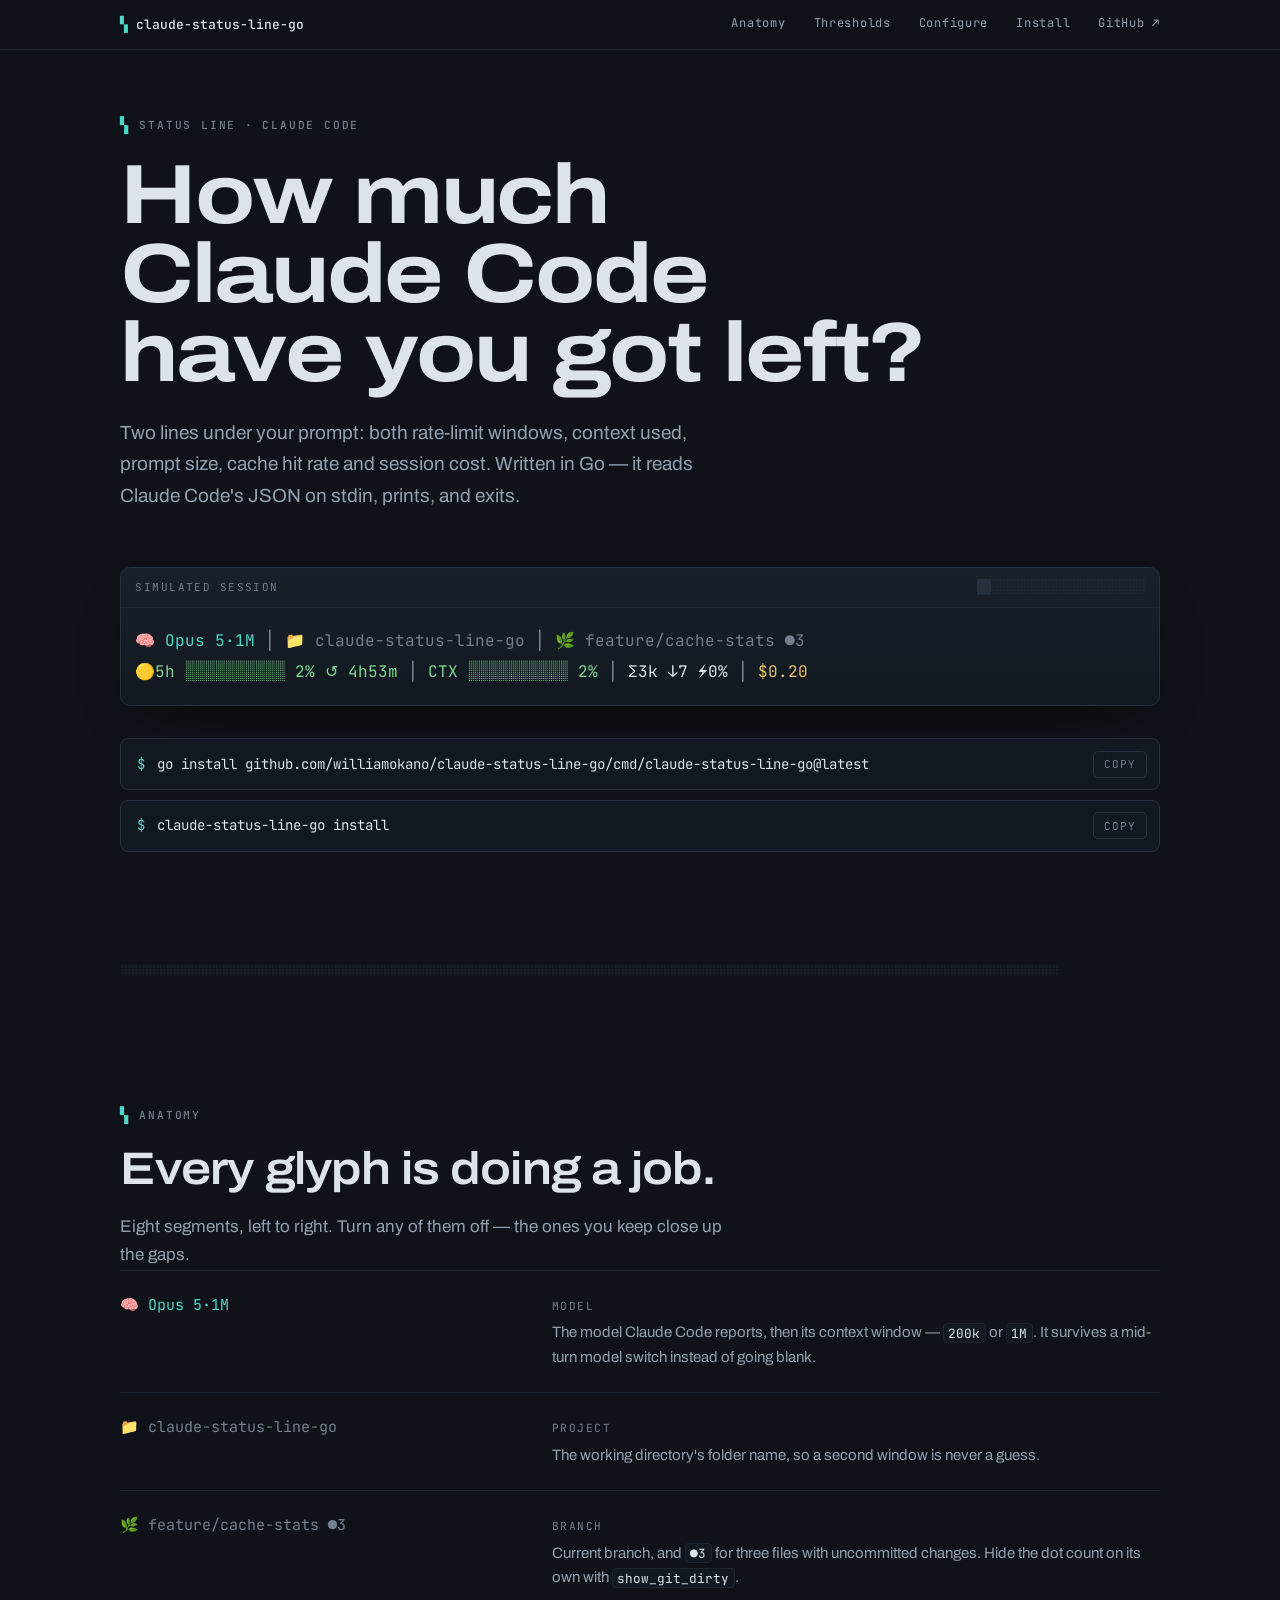
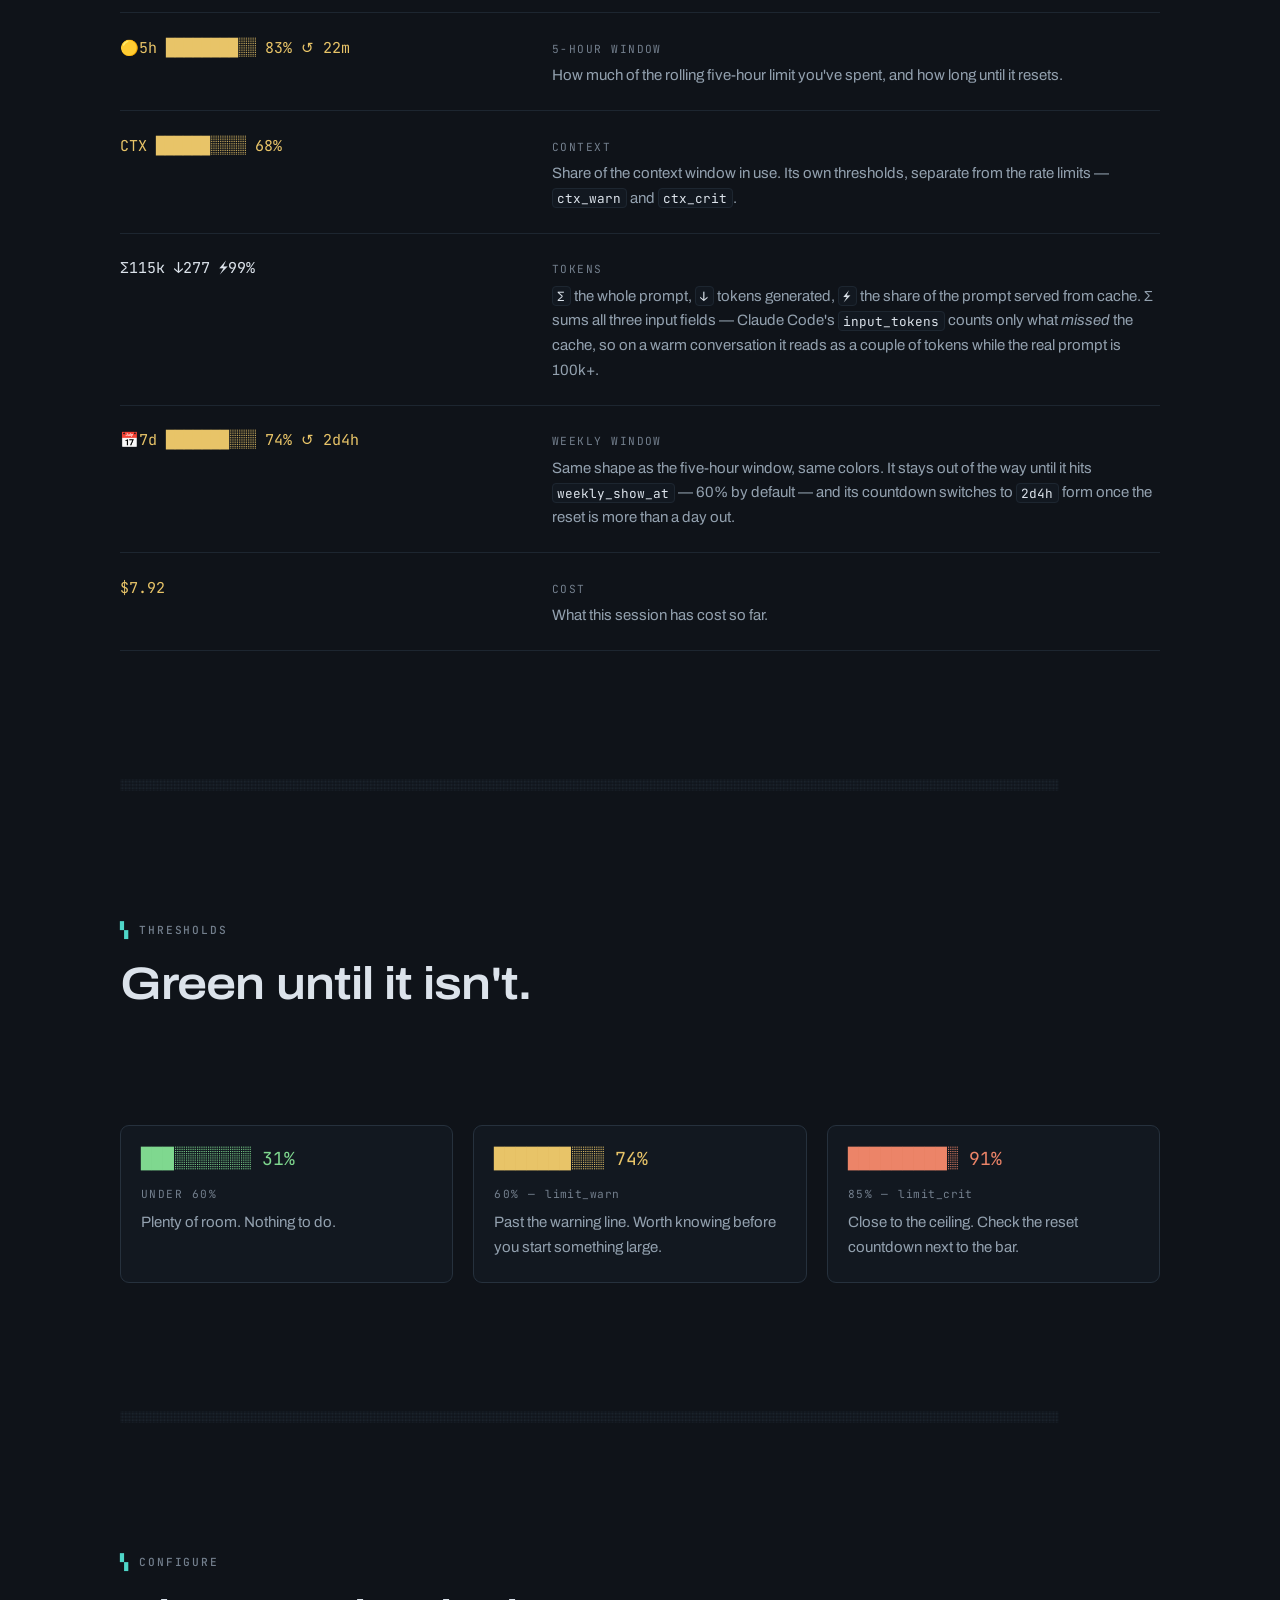
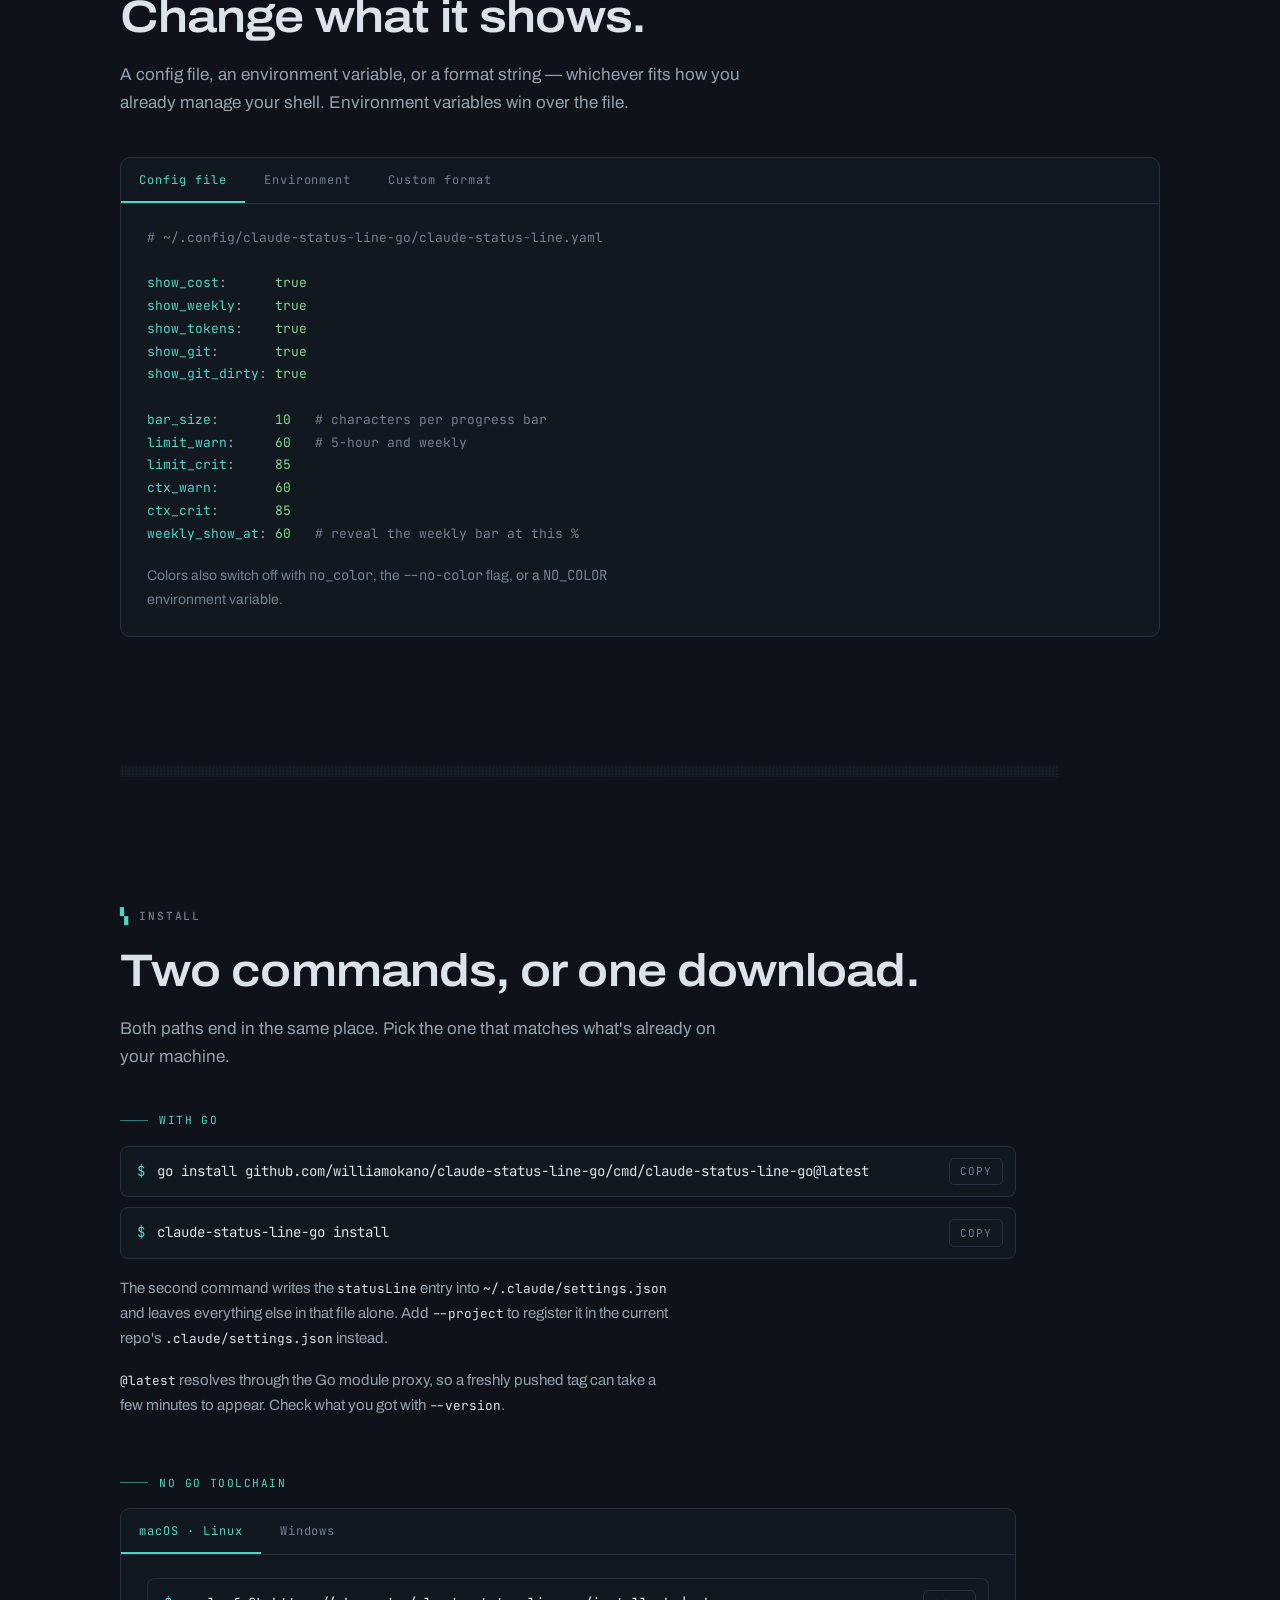
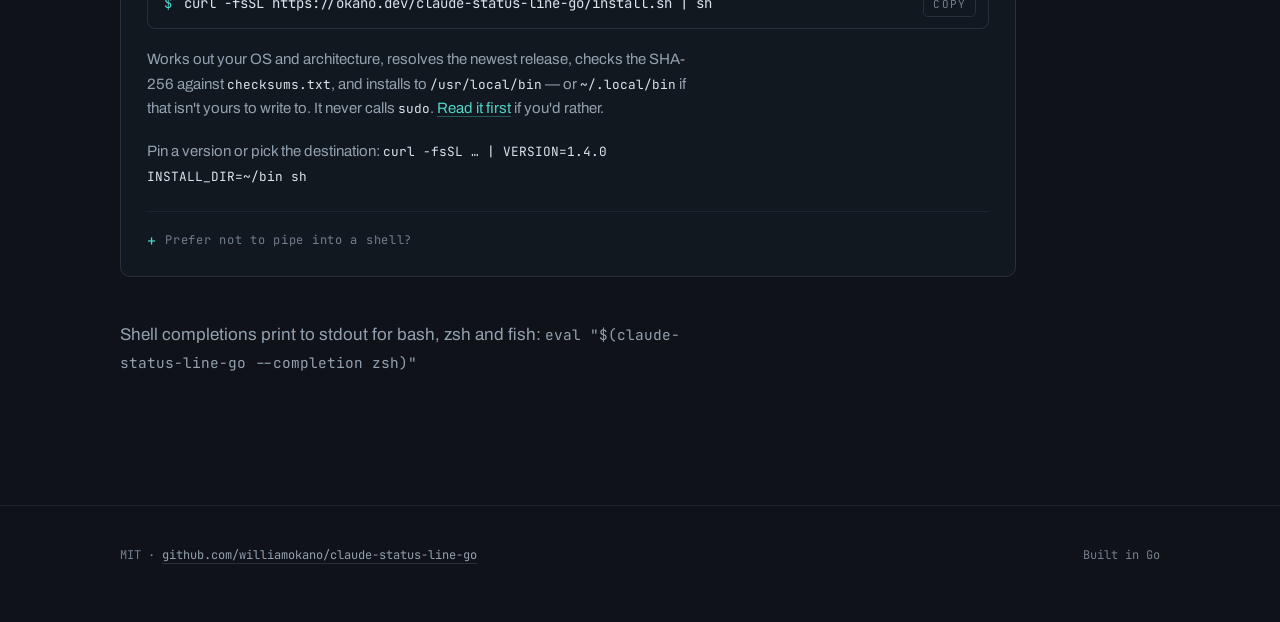
==== commit 977d740c: "feat: add a curl-to-shell installer, and Windows install steps The prebuilt-binary recipe made peopl" ====
--- a/docs/index.html
+++ b/docs/index.html
@@ -254,6 +254,19 @@
   line-height:1.85;color:var(--ink);scrollbar-width:thin;
 }
 .code pre .s{color:var(--green)}
+.code pre .c{color:var(--ink-3)}
+
+.drop{margin-top:1.4rem;border-top:1px solid var(--line-soft);padding-top:1.2rem}
+.drop summary{
+  font-family:var(--font-mono);font-size:.75rem;letter-spacing:.06em;
+  color:var(--ink-3);cursor:pointer;list-style:none;
+  display:flex;align-items:center;gap:.55rem;
+}
+.drop summary::-webkit-details-marker{display:none}
+.drop summary::before{content:'+';color:var(--cyan);font-size:.95rem;line-height:1}
+.drop[open] summary::before{content:'−'}
+.drop summary:hover{color:var(--ink-2)}
+.drop .code{margin-top:1.2rem}
 
 /* ── anatomy ──────────────────────────────────────────────────────── */
 .seg{
@@ -646,28 +659,94 @@
 
         <div class="way">
           <p class="way__label">No Go toolchain</p>
-          <div class="code">
-            <div class="code__bar">
-              <span>bash</span>
-              <button class="code__copy" type="button" data-copy-from="#recipe">Copy</button>
+
+          <div class="tabs" style="margin-top:0">
+            <div class="tabs__list" role="tablist" aria-label="Operating system">
+              <button class="tab" role="tab" id="tab-unix" aria-controls="panel-unix" aria-selected="true">macOS · Linux</button>
+              <button class="tab" role="tab" id="tab-win" aria-controls="panel-win" aria-selected="false" tabindex="-1">Windows</button>
             </div>
-<pre id="recipe">VERSION=1.5.0 OS=linux ARCH=amd64
+
+            <div class="panel" role="tabpanel" id="panel-unix" aria-labelledby="tab-unix" tabindex="0">
+              <div class="cmd">
+                <span class="cmd__prompt" aria-hidden="true">$</span>
+                <code class="cmd__text">curl -fsSL https://okano.dev/claude-status-line-go/install.sh | sh</code>
+                <button class="cmd__copy" type="button" data-copy="curl -fsSL https://okano.dev/claude-status-line-go/install.sh | sh">Copy</button>
+              </div>
+              <p class="way__note">
+                Works out your OS and architecture, resolves the newest release, checks the
+                SHA-256 against <code>checksums.txt</code>, and installs to
+                <code>/usr/local/bin</code> — or <code>~/.local/bin</code> if that isn't
+                yours to write to. It never calls <code>sudo</code>.
+                <a href="install.sh">Read it first</a> if you'd rather.
+              </p>
+              <p class="way__note">
+                Pin a version or pick the destination:
+                <code>curl -fsSL … | VERSION=1.4.0 INSTALL_DIR=~/bin sh</code>
+              </p>
+
+              <details class="drop">
+                <summary>Prefer not to pipe into a shell?</summary>
+                <div class="code">
+                  <div class="code__bar">
+                    <span>bash</span>
+                    <button class="code__copy" type="button" data-copy-from="#recipe">Copy</button>
+                  </div>
+<pre id="recipe">OS=$(uname -s | tr <span class="s">'[:upper:]'</span> <span class="s">'[:lower:]'</span>)
+ARCH=$(uname -m | sed <span class="s">'s/x86_64/amd64/; s/aarch64/arm64/'</span>)
+VERSION=$(curl -fsSLI -o /dev/null -w <span class="s">'%{url_effective}'</span> \
+  https://github.com/williamokano/claude-status-line-go/releases/latest | sed <span class="s">'s#.*/v##'</span>)
+
+FILE=<span class="s">"claude-status-line-go_${VERSION}_${OS}_${ARCH}.tar.gz"</span>
 BASE=<span class="s">"https://github.com/williamokano/claude-status-line-go/releases/download/v${VERSION}"</span>
 
-curl -sSLO <span class="s">"${BASE}/claude-status-line-go_${VERSION}_${OS}_${ARCH}.tar.gz"</span>
-curl -sSLO <span class="s">"${BASE}/checksums.txt"</span>
-sha256sum --ignore-missing -c checksums.txt
-
-tar -xzf <span class="s">"claude-status-line-go_${VERSION}_${OS}_${ARCH}.tar.gz"</span> claude-status-line-go
+curl -fsSLO <span class="s">"${BASE}/${FILE}"</span>
+curl -fsSLO <span class="s">"${BASE}/checksums.txt"</span>
+grep <span class="s">" ${FILE}$"</span> checksums.txt | sha256sum -c -   <span class="c"># macOS: shasum -a 256 -c -</span>
+
+tar -xzf <span class="s">"$FILE"</span> claude-status-line-go
 sudo install -m 755 claude-status-line-go /usr/local/bin/</pre>
-          </div>
-          <p class="way__note">
-            <code>OS</code> is <code>linux</code>, <code>darwin</code> or <code>windows</code>;
-            <code>ARCH</code> is <code>amd64</code> or <code>arm64</code>. On macOS,
-            <code>shasum -a 256</code> replaces <code>sha256sum</code>. Every
-            <a href="https://github.com/williamokano/claude-status-line-go/releases/latest">release</a>
-            carries all six archives and a <code>checksums.txt</code>.
-          </p>
+                </div>
+              </details>
+            </div>
+
+            <div class="panel" role="tabpanel" id="panel-win" aria-labelledby="tab-win" tabindex="0" hidden>
+              <div class="code">
+                <div class="code__bar">
+                  <span>powershell</span>
+                  <button class="code__copy" type="button" data-copy-from="#recipe-win">Copy</button>
+                </div>
+<pre id="recipe-win">$ErrorActionPreference = <span class="s">'Stop'</span>
+$ProgressPreference = <span class="s">'SilentlyContinue'</span>   <span class="c"># or Invoke-WebRequest crawls</span>
+
+$Repo    = <span class="s">'williamokano/claude-status-line-go'</span>
+$Version = (Invoke-RestMethod <span class="s">"https://api.github.com/repos/$Repo/releases/latest"</span>).tag_name.TrimStart(<span class="s">'v'</span>)
+$Arch    = <span class="c">if</span> ($env:PROCESSOR_ARCHITECTURE -eq <span class="s">'ARM64'</span>) { <span class="s">'arm64'</span> } <span class="c">else</span> { <span class="s">'amd64'</span> }
+
+$File = <span class="s">"claude-status-line-go_${Version}_windows_${Arch}.tar.gz"</span>
+$Base = <span class="s">"https://github.com/$Repo/releases/download/v$Version"</span>
+
+Invoke-WebRequest <span class="s">"$Base/$File"</span> -OutFile $File
+Invoke-WebRequest <span class="s">"$Base/checksums.txt"</span> -OutFile checksums.txt
+
+$want = (Select-String checksums.txt -Pattern ([regex]::Escape($File))).Line.Split(<span class="s">' '</span>)[0]
+$got  = (Get-FileHash $File -Algorithm SHA256).Hash.ToLower()
+<span class="c">if</span> ($want -ne $got) { <span class="c">throw</span> <span class="s">'checksum mismatch'</span> }
+
+$Dest = <span class="s">"$env:LOCALAPPDATA\Programs\claude-status-line-go"</span>
+New-Item -ItemType Directory -Force -Path $Dest | Out-Null
+tar -xzf $File -C $Dest claude-status-line-go.exe</pre>
+              </div>
+              <p class="way__note">
+                The Windows archive holds <code>claude-status-line-go.exe</code>.
+                <code>tar</code> ships with Windows 10 build 17063 and later, so nothing
+                else is needed. Add <code>$Dest</code> to your <code>PATH</code> to finish.
+              </p>
+              <p class="way__note">
+                There's no Chocolatey or WinGet package — both want a published, moderated
+                manifest rather than a link to a release.
+              </p>
+            </div>
+          </div>
         </div>
       </div>
 
@@ -726,27 +805,38 @@
     });
   });
 
-  /* ── tabs ────────────────────────────────────────────────────── */
-  var tabs = Array.prototype.slice.call(document.querySelectorAll('.tab'));
-  function select(i){
-    tabs.forEach(function(t, j){
-      var on = i === j;
-      t.setAttribute('aria-selected', on ? 'true' : 'false');
-      t.tabIndex = on ? 0 : -1;
-      document.getElementById(t.getAttribute('aria-controls')).hidden = !on;
-    });
-  }
-  tabs.forEach(function(t, i){
-    t.addEventListener('click', function(){ select(i); });
-    t.addEventListener('keydown', function(e){
-      var d = e.key === 'ArrowRight' ? 1 : e.key === 'ArrowLeft' ? -1 : 0;
-      if (!d) return;
-      e.preventDefault();
-      var n = (i + d + tabs.length) % tabs.length;
-      select(n);
-      tabs[n].focus();
+  /* ── tabs — each list is independent of the others ───────────── */
+  document.querySelectorAll('.tabs__list').forEach(function(list){
+    var tabs = Array.prototype.slice.call(list.querySelectorAll('.tab'));
+    function select(i){
+      tabs.forEach(function(t, j){
+        var on = i === j;
+        t.setAttribute('aria-selected', on ? 'true' : 'false');
+        t.tabIndex = on ? 0 : -1;
+        document.getElementById(t.getAttribute('aria-controls')).hidden = !on;
+      });
+    }
+    tabs.forEach(function(t, i){
+      t.addEventListener('click', function(){ select(i); });
+      t.addEventListener('keydown', function(e){
+        var d = e.key === 'ArrowRight' ? 1 : e.key === 'ArrowLeft' ? -1 : 0;
+        if (!d) return;
+        e.preventDefault();
+        var n = (i + d + tabs.length) % tabs.length;
+        select(n);
+        tabs[n].focus();
+      });
     });
   });
+
+  /* Open the Windows tab for Windows visitors. macOS/Linux stays the default,
+     so a failed guess still lands on the tab that covers two of three. */
+  var winTab = document.getElementById('tab-win');
+  if (winTab) {
+    var plat = (navigator.userAgentData && navigator.userAgentData.platform) ||
+               navigator.platform || navigator.userAgent || '';
+    if (/win/i.test(plat)) winTab.click();
+  }
 
   /* ── scroll reveal ───────────────────────────────────────────── */
   var reveals = document.querySelectorAll('.reveal');
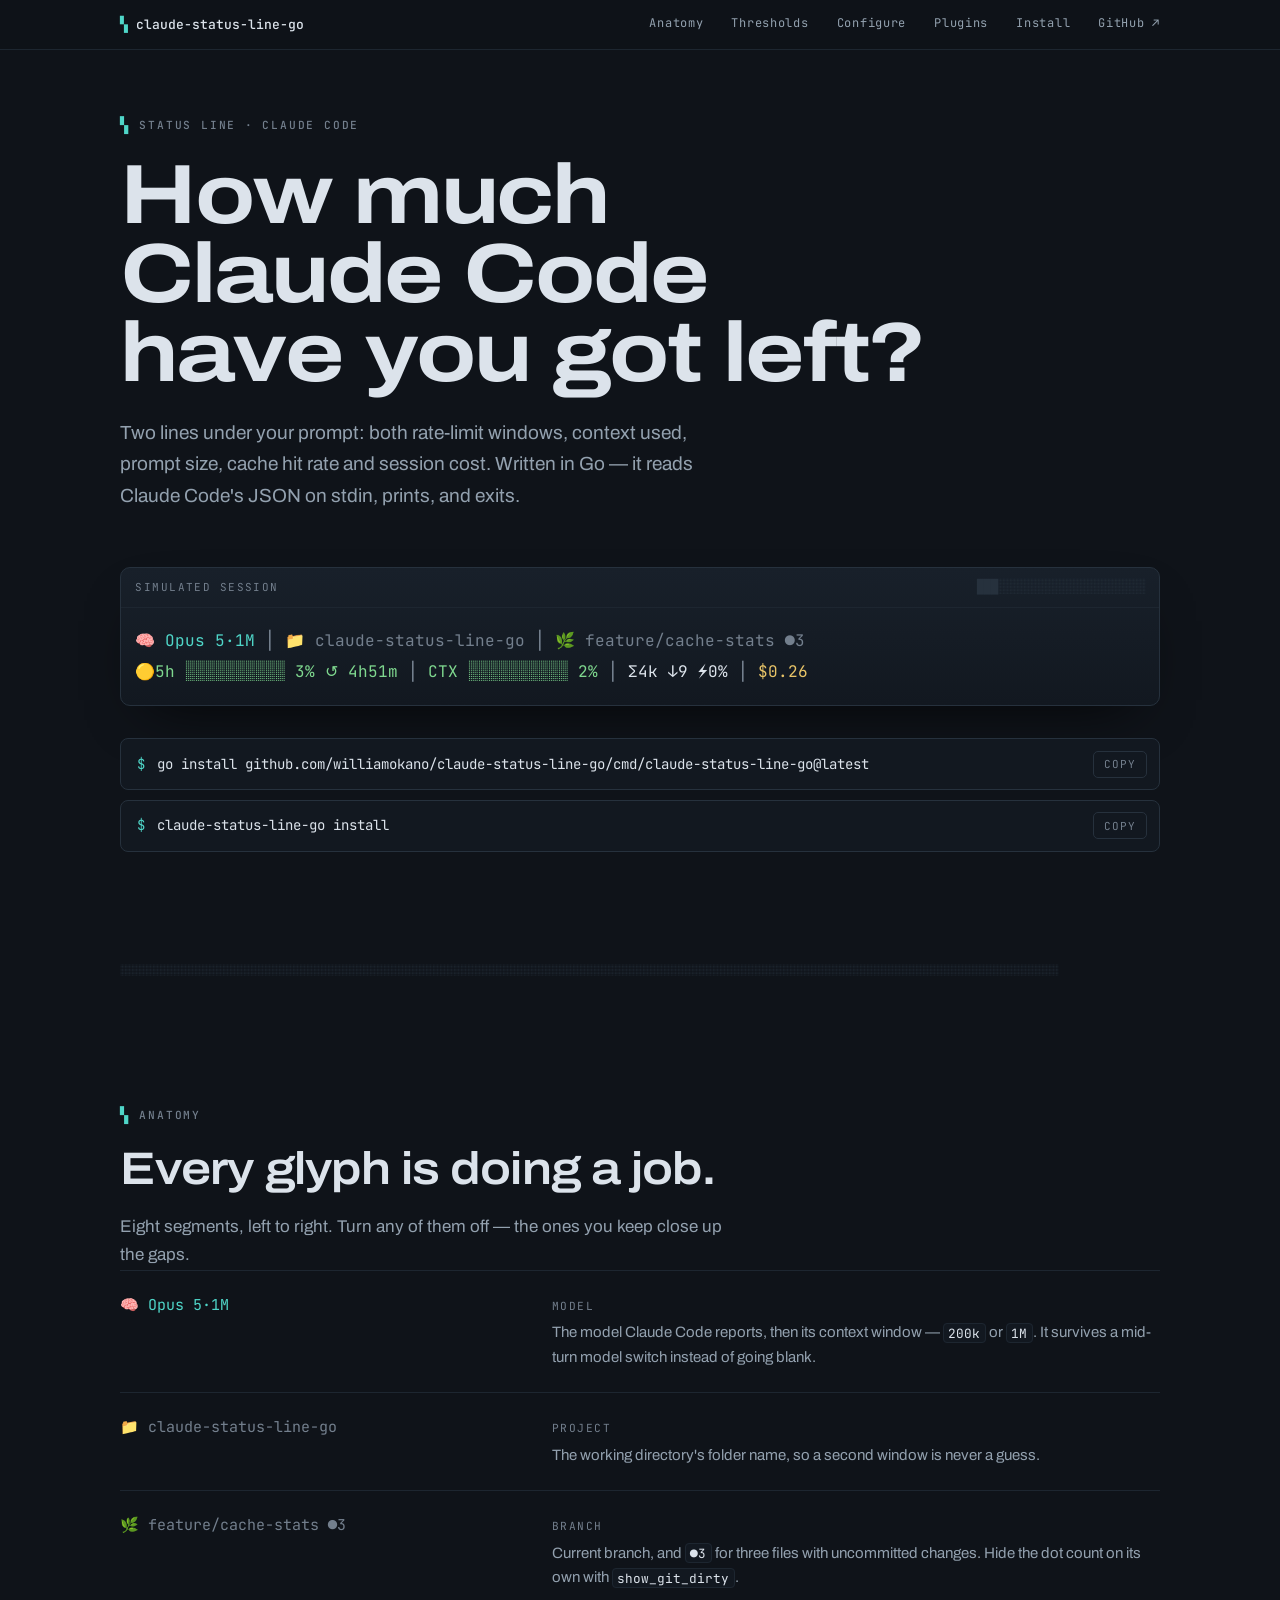
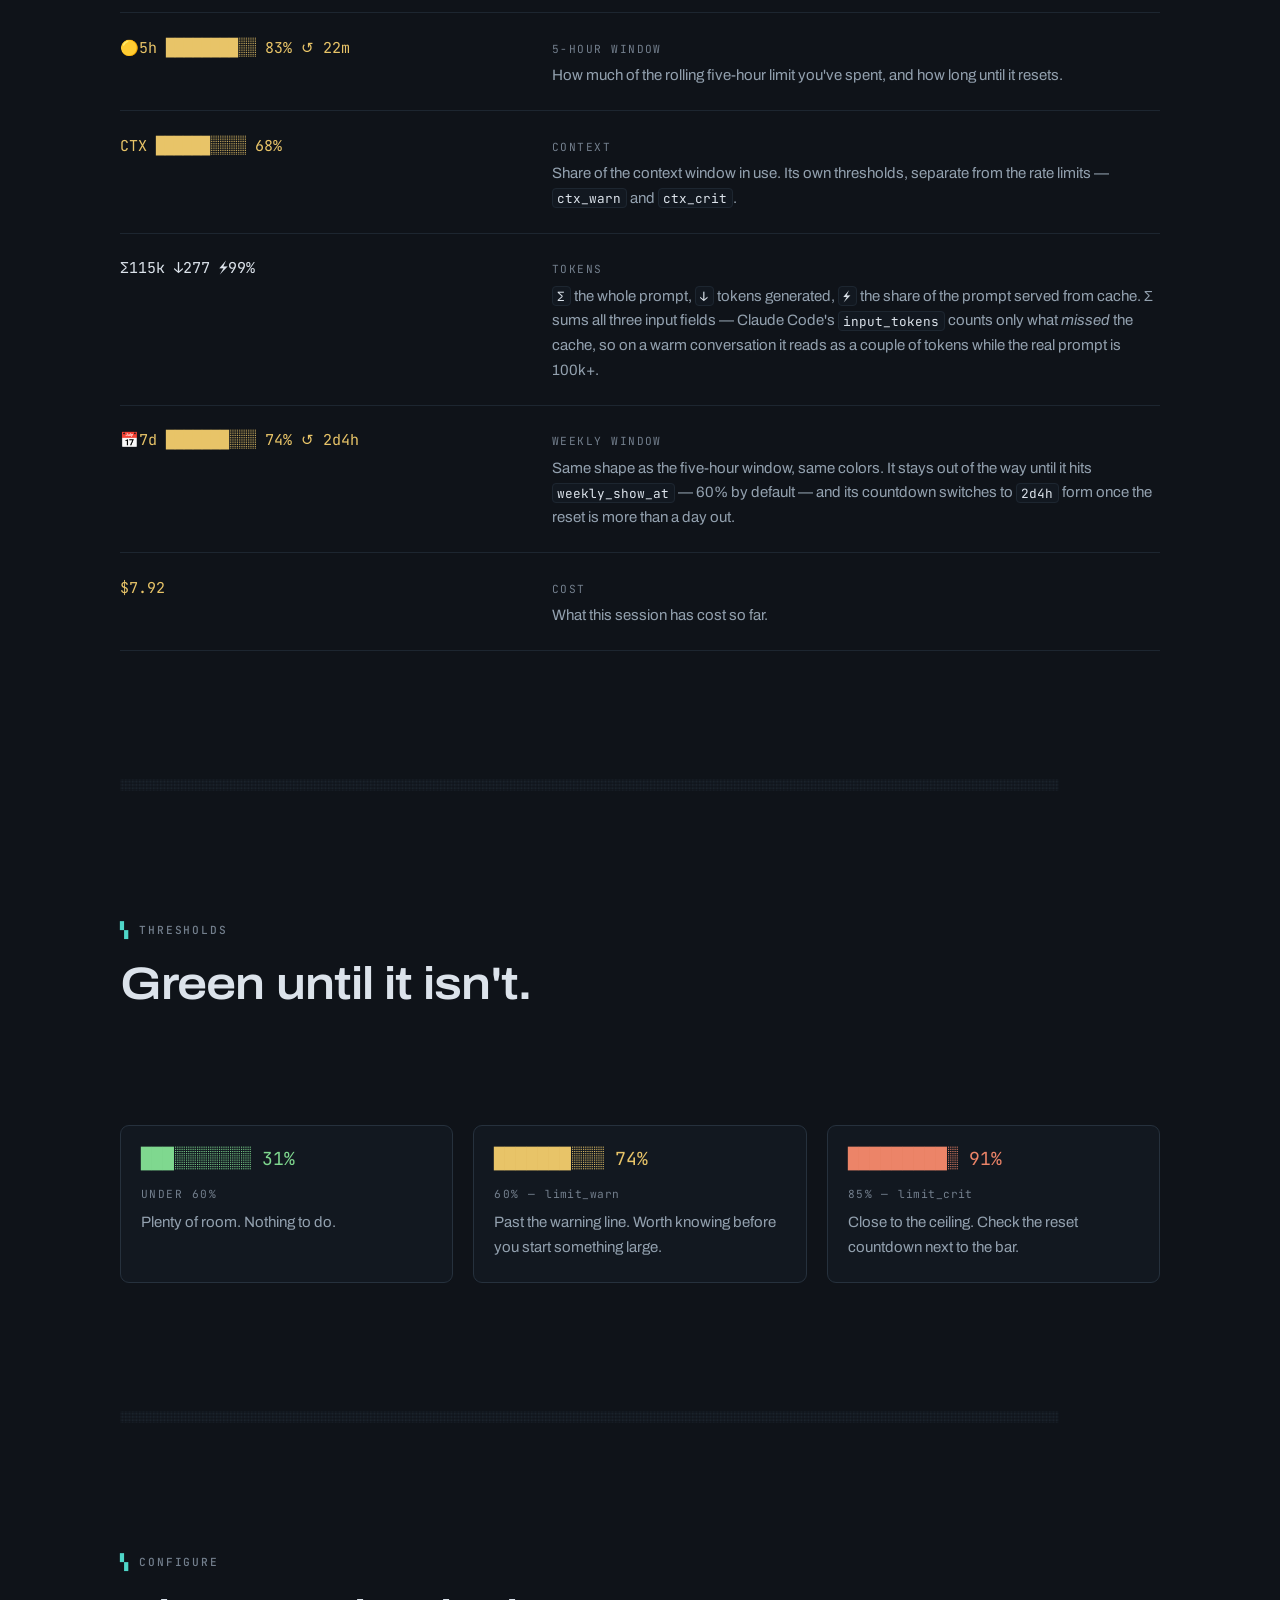
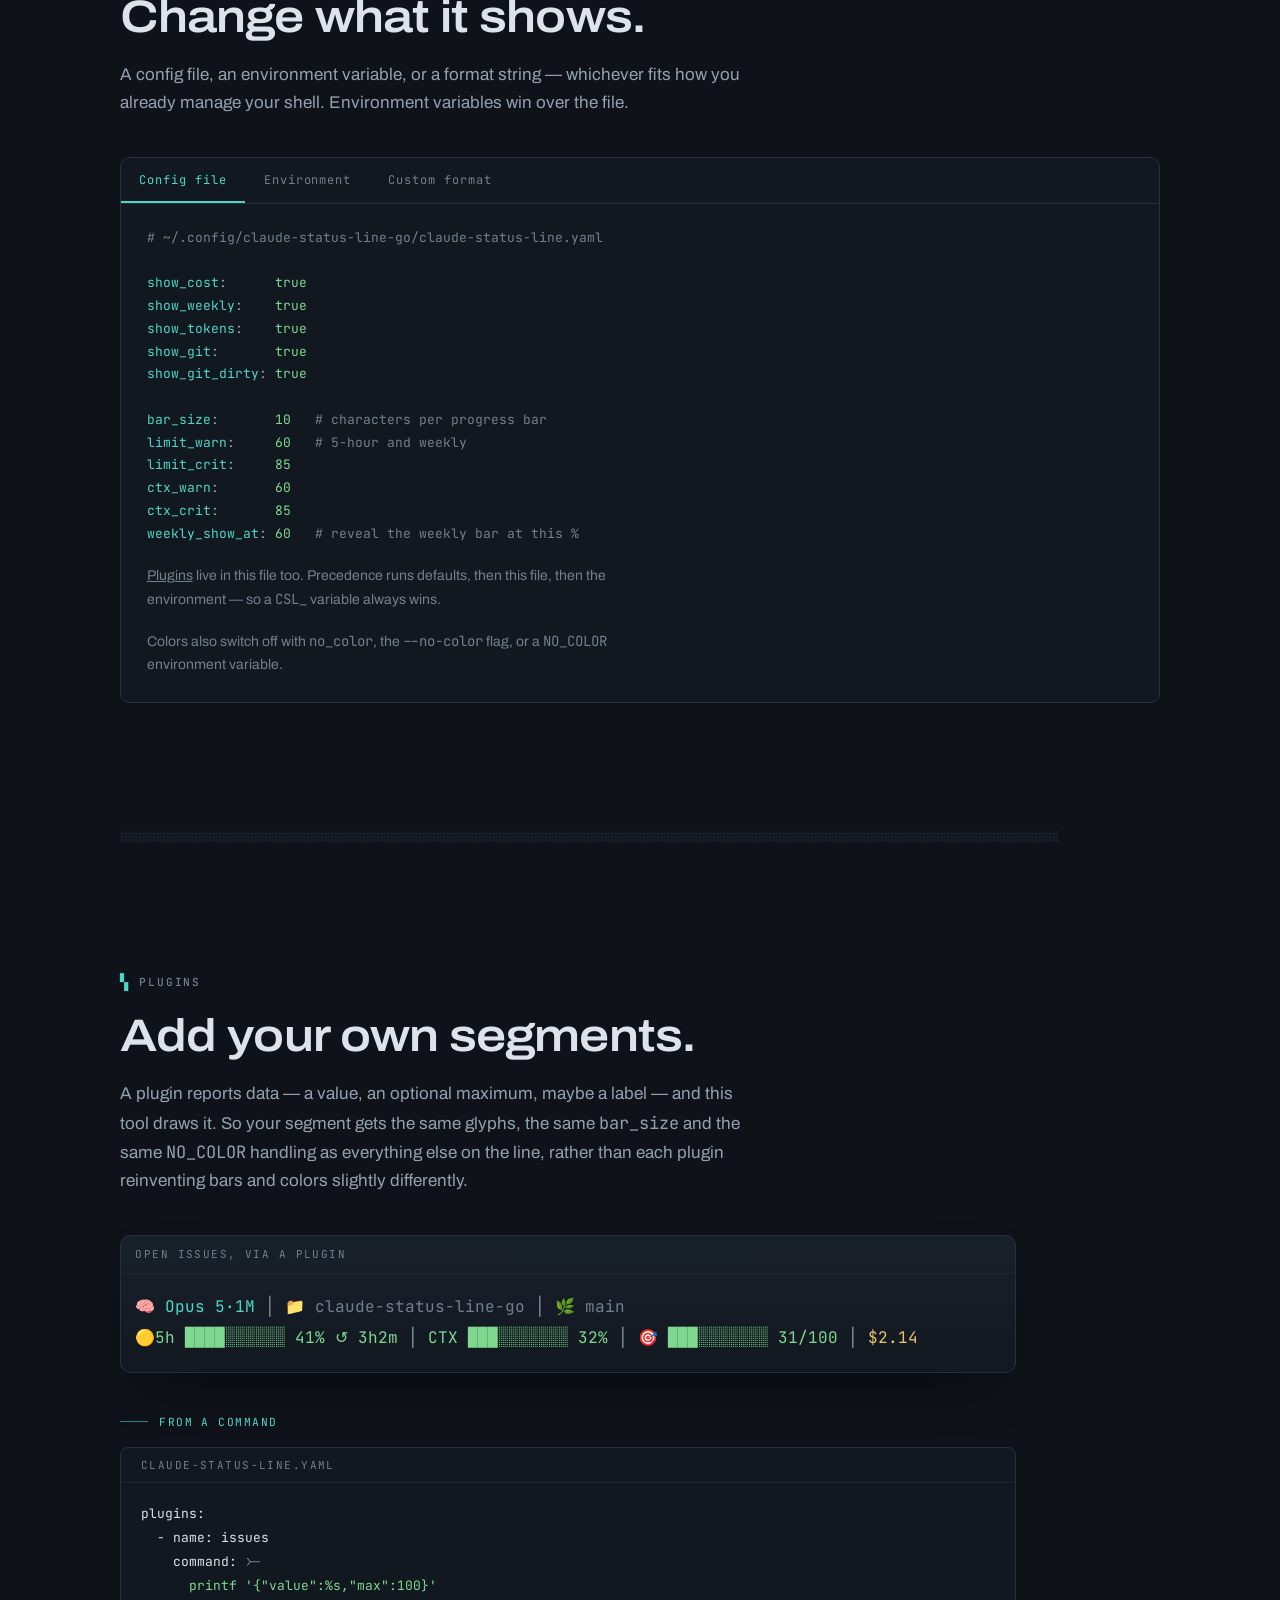
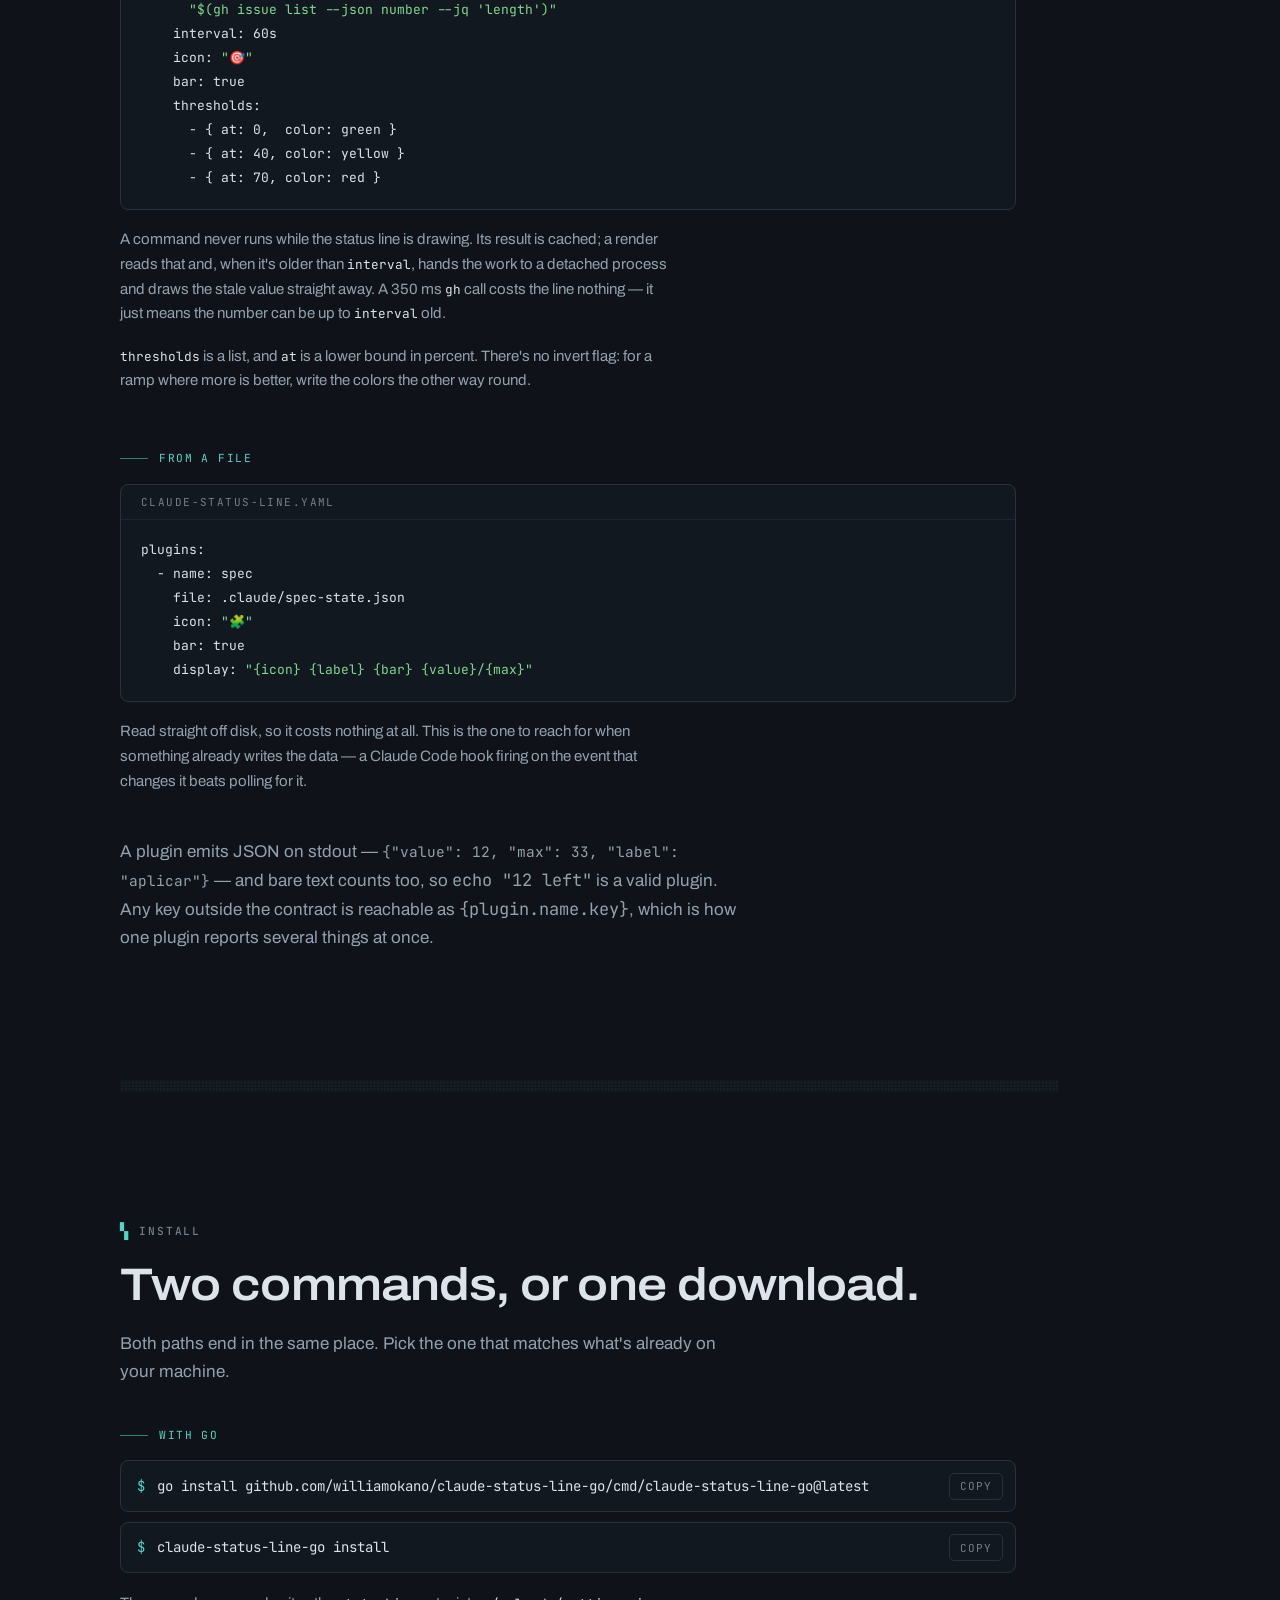
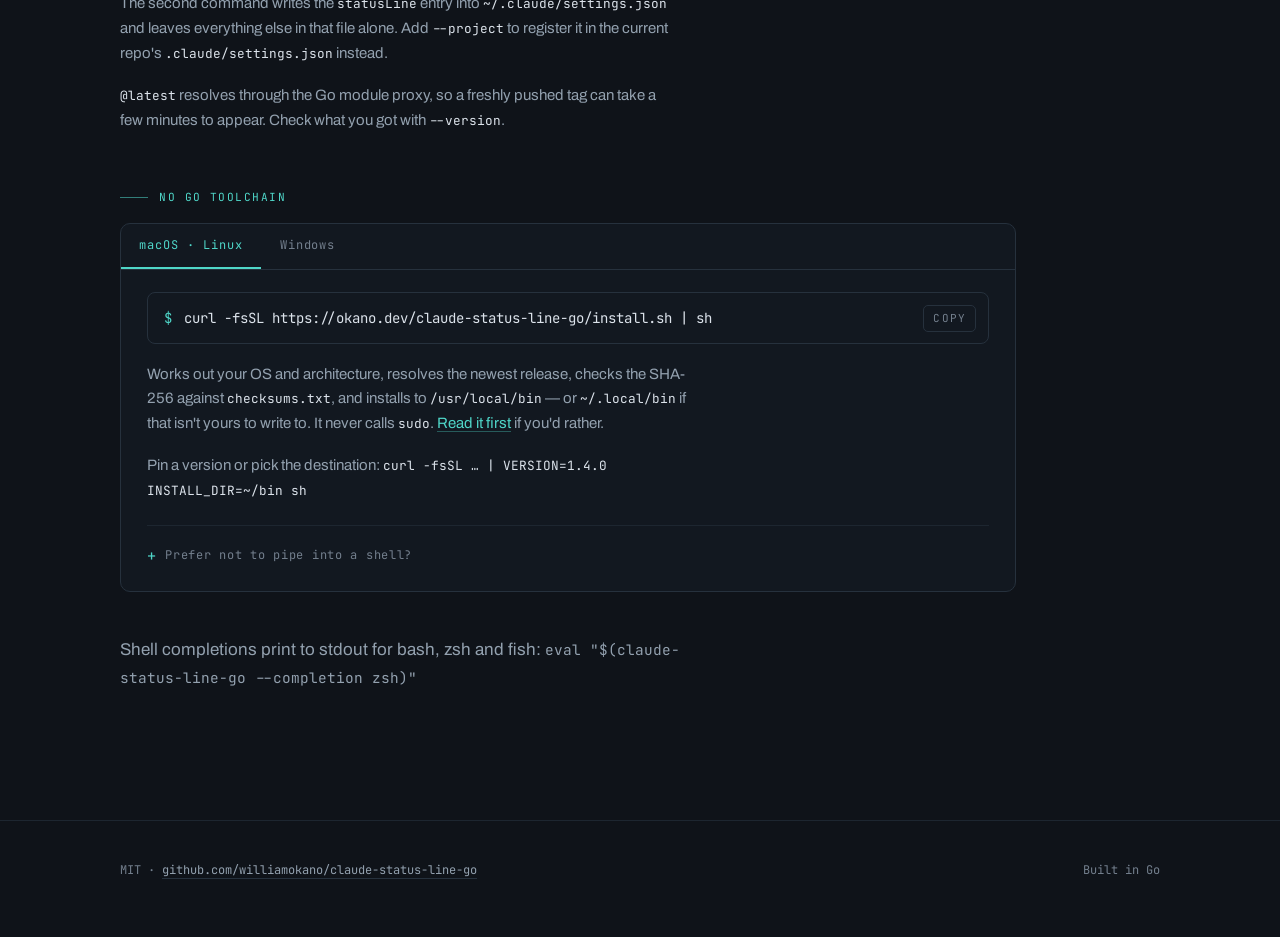
==== commit c7f82837: "docs: document plugins, and that the config file works Adds a Plugins section to the README and the " ====
--- a/docs/index.html
+++ b/docs/index.html
@@ -143,7 +143,7 @@
 .nav__links a.is-hidden-sm,
 .nav__links a.is-hidden-xs{display:none}
 @media(min-width:430px){.nav__links a.is-hidden-xs{display:inline}}
-@media(min-width:620px){.nav__links a.is-hidden-sm{display:inline}}
+@media(min-width:760px){.nav__links a.is-hidden-sm{display:inline}}
 
 /* ── hero ─────────────────────────────────────────────────────────── */
 /* grid and flex children default to min-width:auto, so the pre-formatted
@@ -372,6 +372,7 @@
       <a href="#anatomy" class="is-hidden-xs">Anatomy</a>
       <a href="#thresholds" class="is-hidden-sm">Thresholds</a>
       <a href="#configure" class="is-hidden-sm">Configure</a>
+      <a href="#plugins" class="is-hidden-xs">Plugins</a>
       <a href="#install">Install</a>
       <a href="https://github.com/williamokano/claude-status-line-go">GitHub&nbsp;↗</a>
     </div>
@@ -576,6 +577,11 @@
 <span class="k">ctx_warn</span>:       <span class="v">60</span>
 <span class="k">ctx_crit</span>:       <span class="v">85</span>
 <span class="k">weekly_show_at</span>: <span class="v">60</span>   <span class="c"># reveal the weekly bar at this %</span></pre>
+          <p class="panel__note">
+            <a href="#plugins">Plugins</a> live in this file too. Precedence runs
+            defaults, then this file, then the environment — so a
+            <code style="font-family:var(--font-mono)">CSL_</code> variable always wins.
+          </p>
           <p class="panel__note">Colors also switch off with <code style="font-family:var(--font-mono)">no_color</code>, the <code style="font-family:var(--font-mono)">--no-color</code> flag, or a <code style="font-family:var(--font-mono)">NO_COLOR</code> environment variable.</p>
         </div>
 
@@ -612,8 +618,106 @@
             <span>{reset}</span><span>{dim}</span><span>{bold}</span>
             <span>{red}</span><span>{green}</span><span>{yellow}</span><span>{blue}</span><span>{magenta}</span><span>{cyan}</span><span>{white}</span>
           </p>
+          <p class="panel__note">
+            Every configured plugin adds <code style="font-family:var(--font-mono)">{plugin.&lt;name&gt;}</code>
+            for its finished segment, plus <code style="font-family:var(--font-mono)">.value</code>,
+            <code style="font-family:var(--font-mono)">.max</code>,
+            <code style="font-family:var(--font-mono)">.pct</code>,
+            <code style="font-family:var(--font-mono)">.bar</code>,
+            <code style="font-family:var(--font-mono)">.text</code>,
+            <code style="font-family:var(--font-mono)">.label</code> and any extra key it reported.
+          </p>
         </div>
       </div>
+    </div>
+  </section>
+
+  <div class="wrap"><div class="rule" aria-hidden="true"></div></div>
+
+  <!-- ── plugins ──────────────────────────────────────────────────── -->
+  <section class="section" id="plugins">
+    <div class="wrap">
+      <p class="eyebrow">Plugins</p>
+      <h2 class="reveal">Add your own&nbsp;segments.</h2>
+      <p class="note reveal">
+        A plugin reports data — a value, an optional maximum, maybe a label — and
+        this tool draws it. So your segment gets the same glyphs, the same
+        <code style="font-family:var(--font-mono)">bar_size</code> and the same
+        <code style="font-family:var(--font-mono)">NO_COLOR</code> handling as
+        everything else on the line, rather than each plugin reinventing bars and
+        colors slightly differently.
+      </p>
+
+      <div class="sl reveal" style="margin-top:2.5rem;max-width:56rem">
+        <div class="sl__bar"><span>Open issues, via a plugin</span></div>
+        <div class="sl__body">
+          <div class="sl__scroll">
+            <p class="sl__line"><span class="cy">🧠 Opus 5·1M</span><span class="dim"> │ 📁 claude-status-line-go │ 🌿 main</span></p>
+            <p class="sl__line"><span class="ok">🟡5h ████░░░░░░ 41% ↺ 3h2m</span><span class="dim"> │ </span><span class="ok">CTX ███░░░░░░░ 32%</span><span class="dim"> │ </span><span class="ok">🎯 ███░░░░░░░ 31/100</span><span class="dim"> │ </span><span class="money">$2.14</span></p>
+          </div>
+        </div>
+      </div>
+
+      <div class="ways reveal">
+        <div class="way">
+          <p class="way__label">From a command</p>
+          <div class="code">
+            <div class="code__bar"><span>claude-status-line.yaml</span></div>
+<pre><span class="k">plugins</span>:
+  - <span class="k">name</span>: <span class="v">issues</span>
+    <span class="k">command</span>: <span class="c">&gt;-</span>
+      <span class="s">printf '{"value":%s,"max":100}'</span>
+      <span class="s">"$(gh issue list --json number --jq 'length')"</span>
+    <span class="k">interval</span>: <span class="v">60s</span>
+    <span class="k">icon</span>: <span class="s">"🎯"</span>
+    <span class="k">bar</span>: <span class="v">true</span>
+    <span class="k">thresholds</span>:
+      - { <span class="k">at</span>: <span class="v">0</span>,  <span class="k">color</span>: <span class="v">green</span> }
+      - { <span class="k">at</span>: <span class="v">40</span>, <span class="k">color</span>: <span class="v">yellow</span> }
+      - { <span class="k">at</span>: <span class="v">70</span>, <span class="k">color</span>: <span class="v">red</span> }</pre>
+          </div>
+          <p class="way__note">
+            A command never runs while the status line is drawing. Its result is
+            cached; a render reads that and, when it's older than
+            <code>interval</code>, hands the work to a detached process and draws
+            the stale value straight away. A 350&nbsp;ms
+            <code>gh</code> call costs the line nothing — it just means the number
+            can be up to <code>interval</code> old.
+          </p>
+          <p class="way__note">
+            <code>thresholds</code> is a list, and <code>at</code> is a lower bound
+            in percent. There's no invert flag: for a ramp where more is better,
+            write the colors the other way round.
+          </p>
+        </div>
+
+        <div class="way">
+          <p class="way__label">From a file</p>
+          <div class="code">
+            <div class="code__bar"><span>claude-status-line.yaml</span></div>
+<pre><span class="k">plugins</span>:
+  - <span class="k">name</span>: <span class="v">spec</span>
+    <span class="k">file</span>: <span class="v">.claude/spec-state.json</span>
+    <span class="k">icon</span>: <span class="s">"🧩"</span>
+    <span class="k">bar</span>: <span class="v">true</span>
+    <span class="k">display</span>: <span class="s">"{icon} {label} {bar} {value}/{max}"</span></pre>
+          </div>
+          <p class="way__note">
+            Read straight off disk, so it costs nothing at all. This is the one to
+            reach for when something already writes the data — a Claude Code hook
+            firing on the event that changes it beats polling for it.
+          </p>
+        </div>
+      </div>
+
+      <p class="note reveal" style="margin-top:2.75rem">
+        A plugin emits JSON on stdout —
+        <code style="font-family:var(--font-mono);font-size:.85em">{"value": 12, "max": 33, "label": "aplicar"}</code>
+        — and bare text counts too, so <code style="font-family:var(--font-mono)">echo "12 left"</code>
+        is a valid plugin. Any key outside the contract is reachable as
+        <code style="font-family:var(--font-mono)">{plugin.name.key}</code>, which is how
+        one plugin reports several things at once.
+      </p>
     </div>
   </section>
 
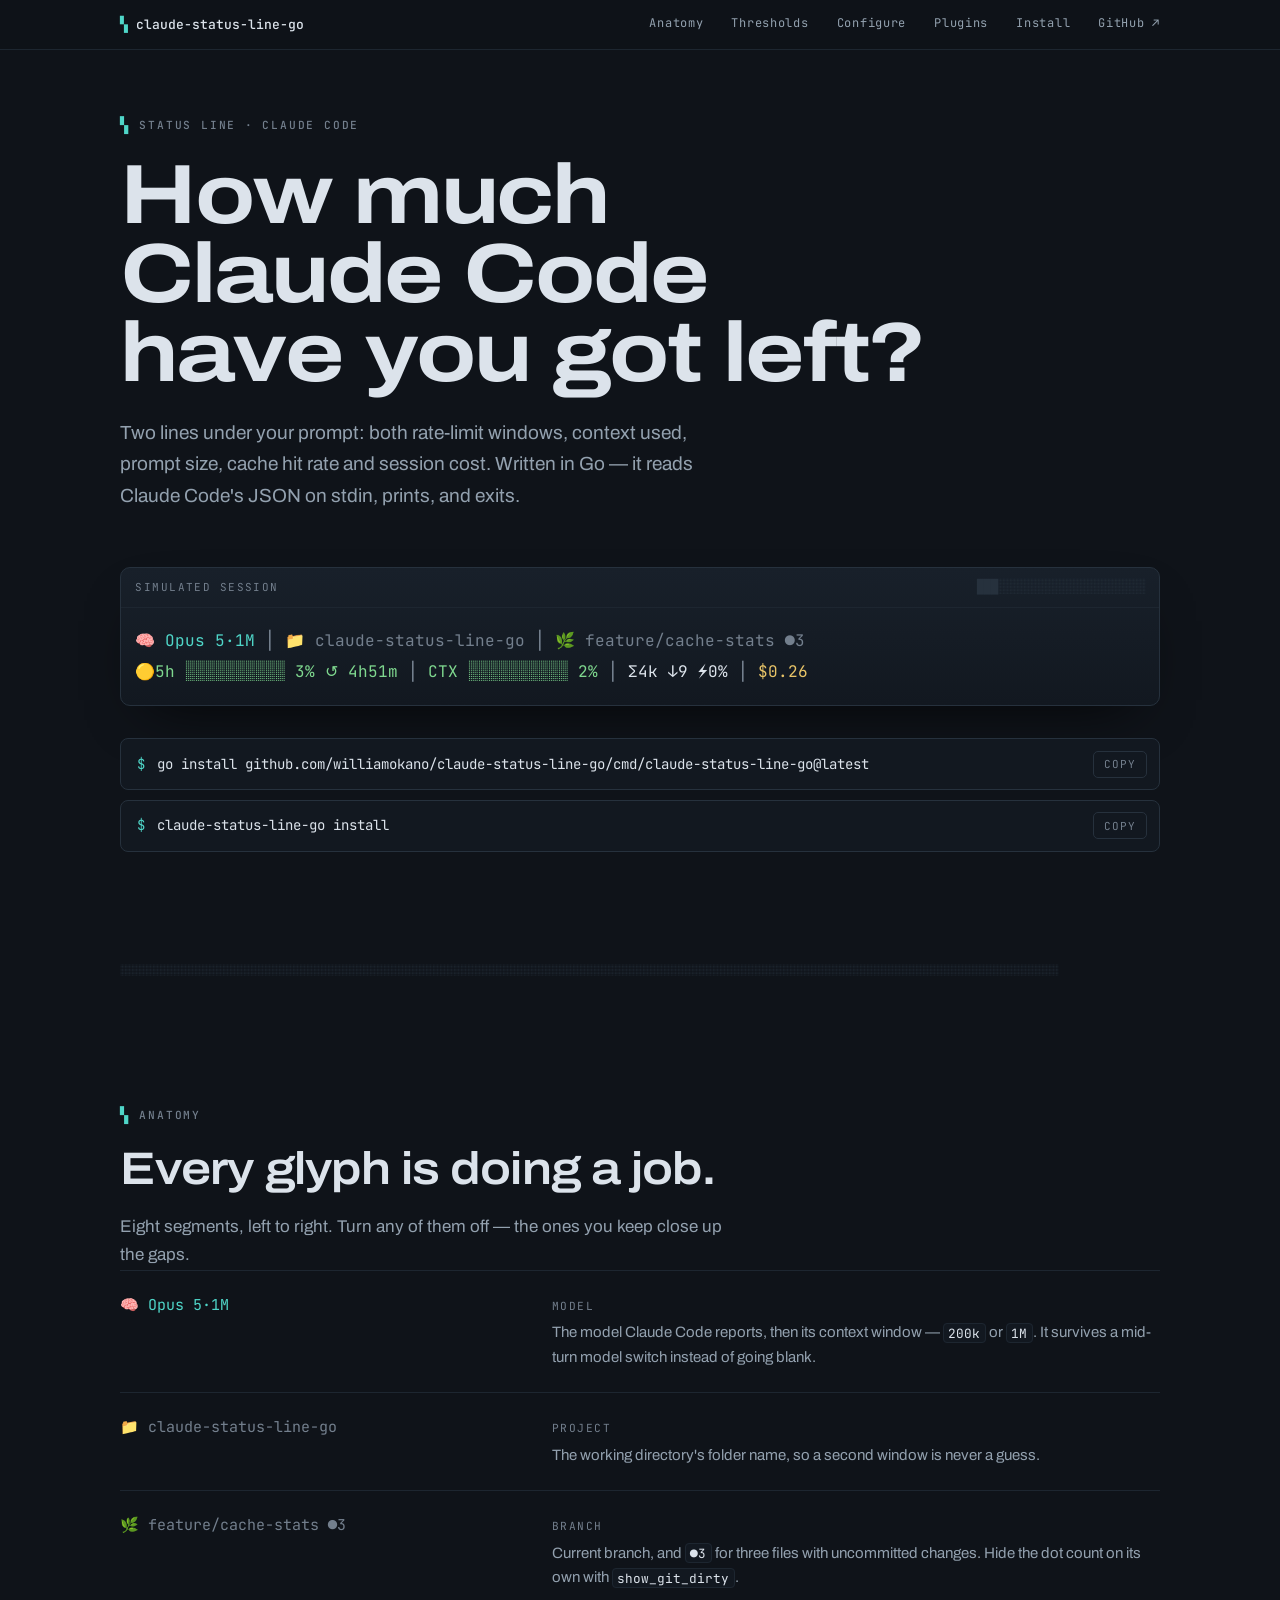
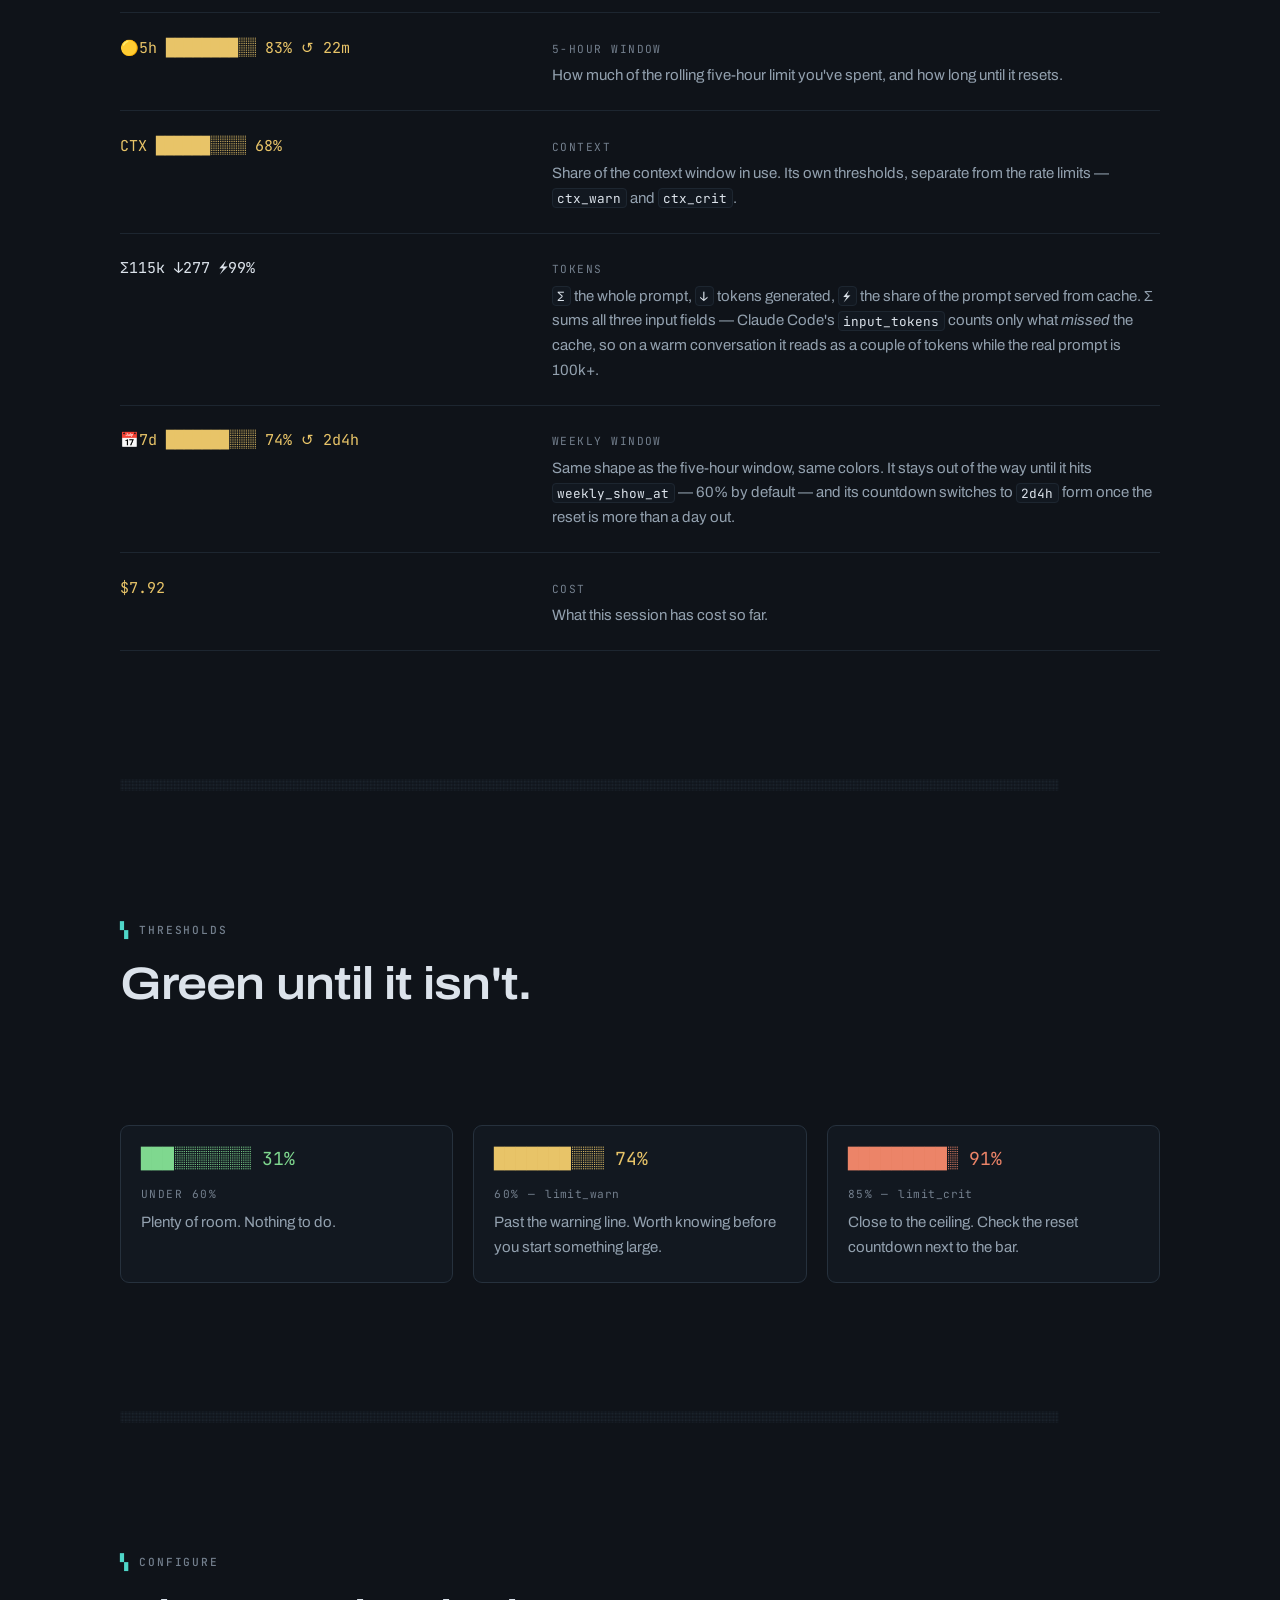
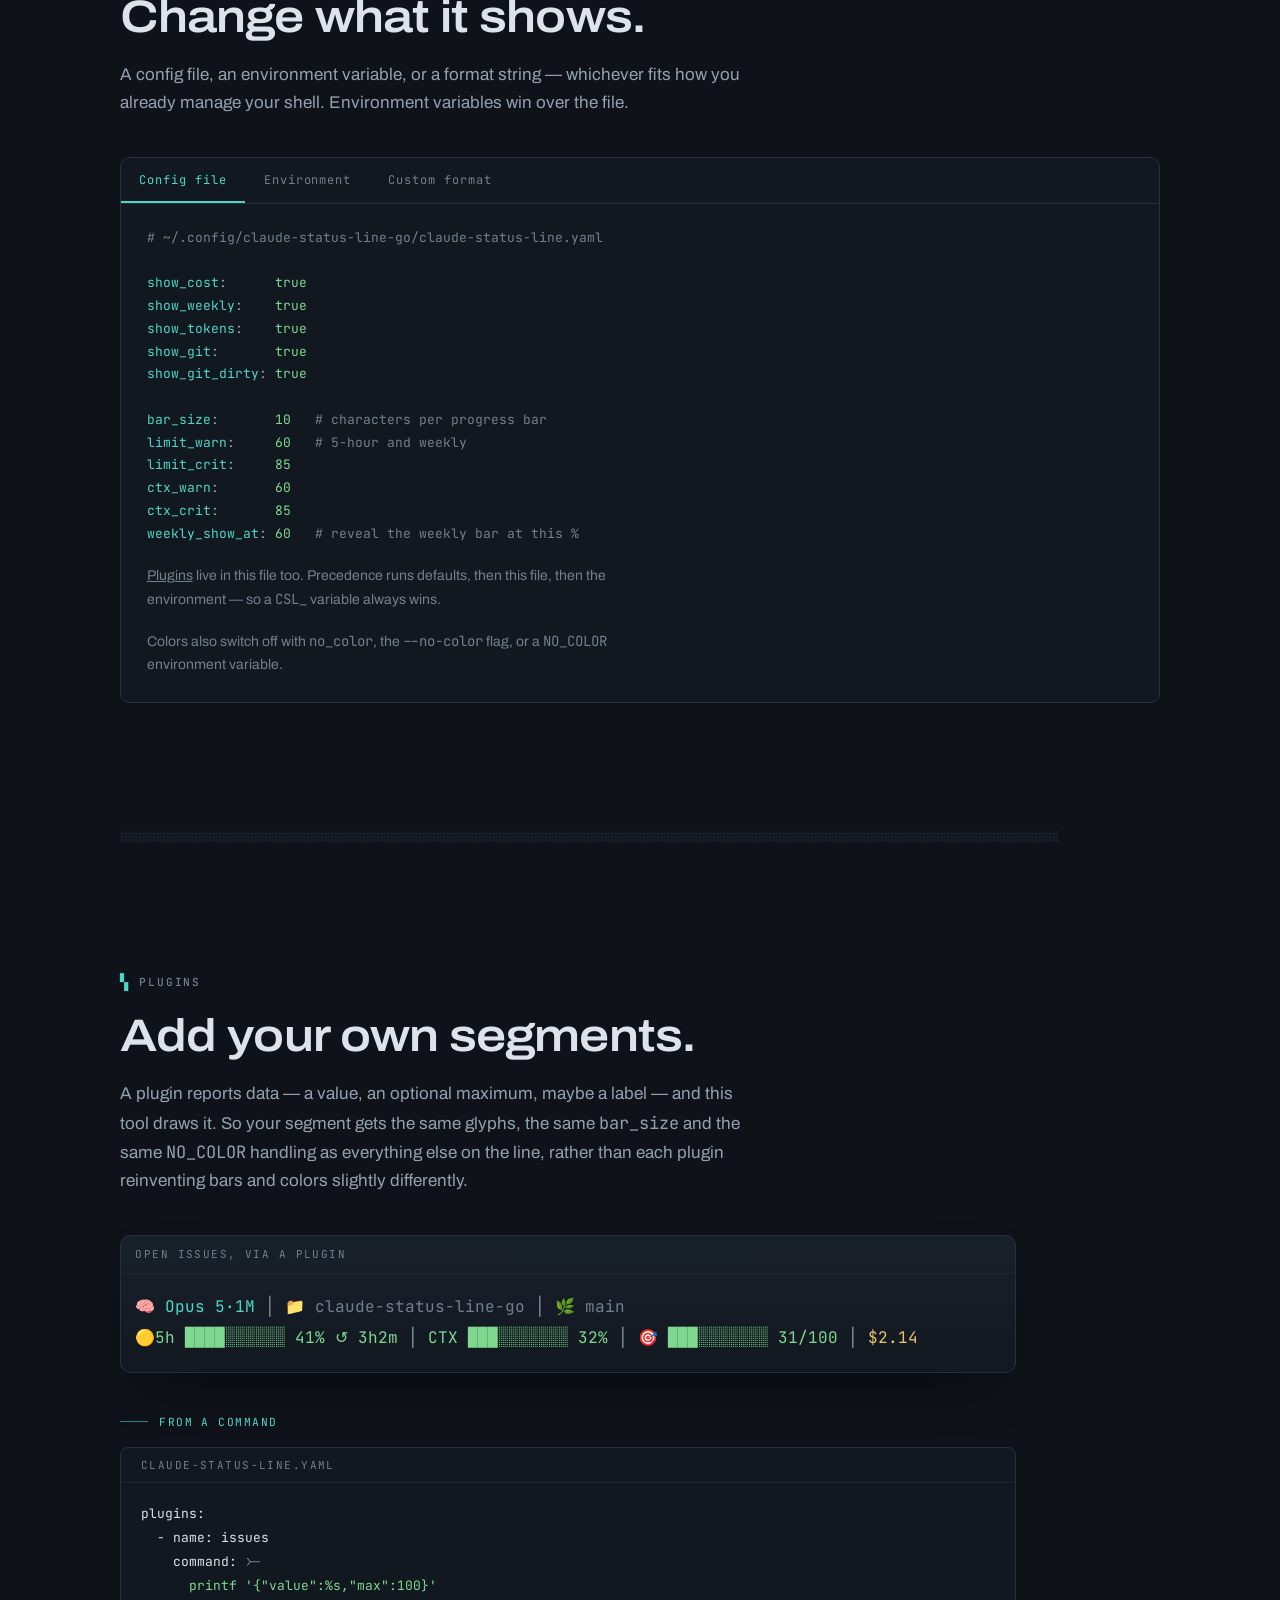
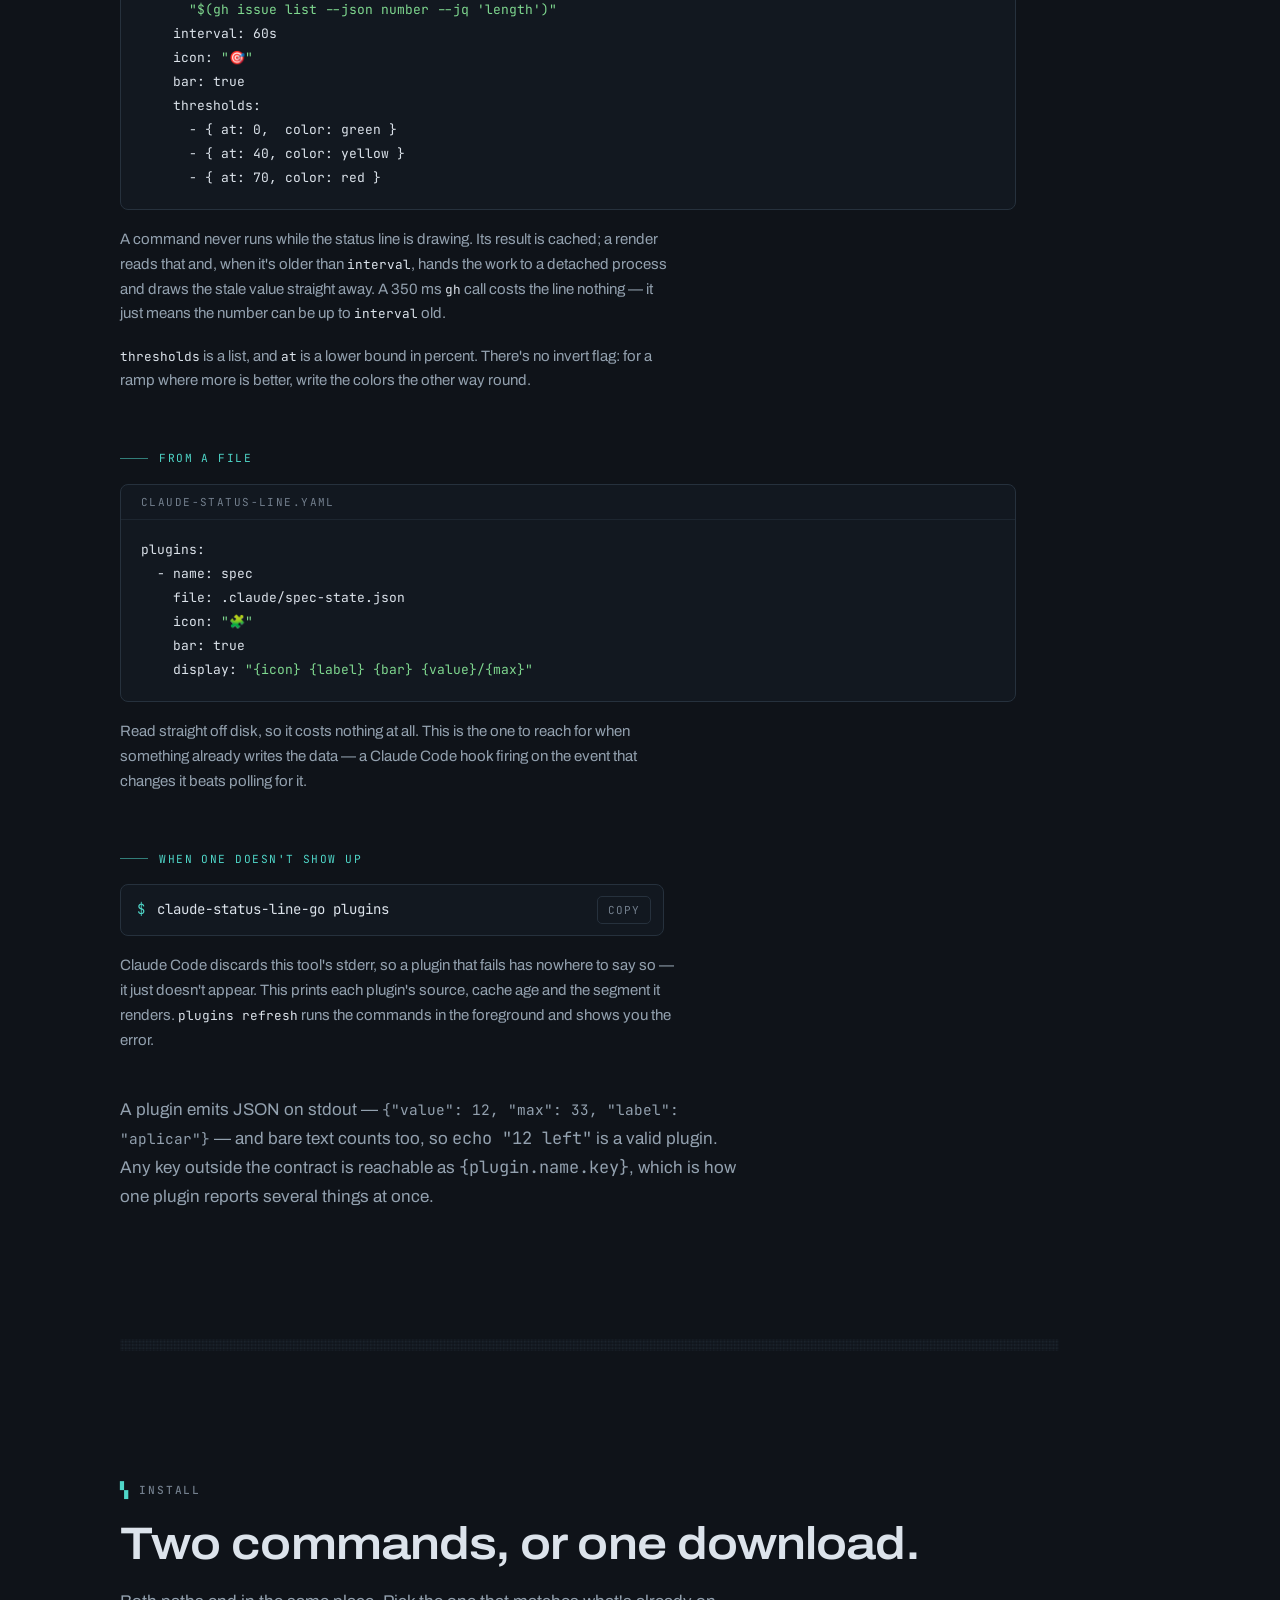
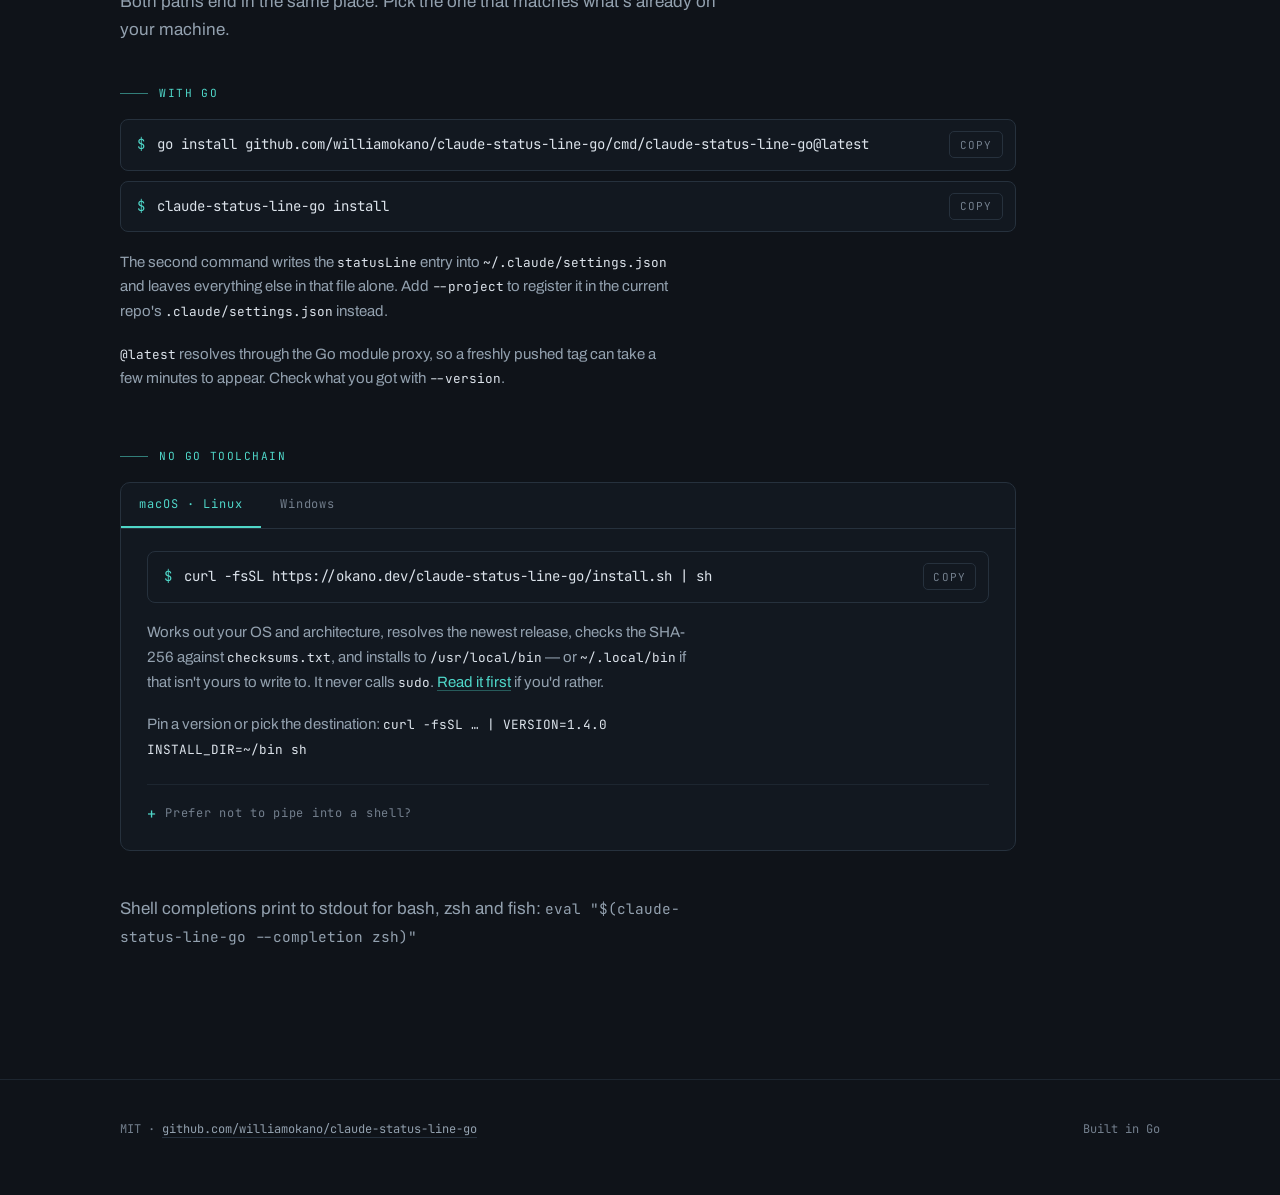
==== commit 8ed31974: "feat: make plugins debuggable, and fix three ways they could go wrong An audit of the plugin system " ====
--- a/docs/index.html
+++ b/docs/index.html
@@ -710,6 +710,24 @@
         </div>
       </div>
 
+      <div class="way reveal" style="margin-top:clamp(2.5rem,5vw,3.5rem)">
+        <p class="way__label">When one doesn't show up</p>
+        <div class="cmds" style="margin-top:0;max-width:34rem">
+          <div class="cmd">
+            <span class="cmd__prompt" aria-hidden="true">$</span>
+            <code class="cmd__text">claude-status-line-go plugins</code>
+            <button class="cmd__copy" type="button" data-copy="claude-status-line-go plugins">Copy</button>
+          </div>
+        </div>
+        <p class="way__note">
+          Claude Code discards this tool's stderr, so a plugin that fails has
+          nowhere to say so — it just doesn't appear. This prints each plugin's
+          source, cache age and the segment it renders.
+          <code>plugins refresh</code> runs the commands in the foreground and
+          shows you the error.
+        </p>
+      </div>
+
       <p class="note reveal" style="margin-top:2.75rem">
         A plugin emits JSON on stdout —
         <code style="font-family:var(--font-mono);font-size:.85em">{"value": 12, "max": 33, "label": "aplicar"}</code>
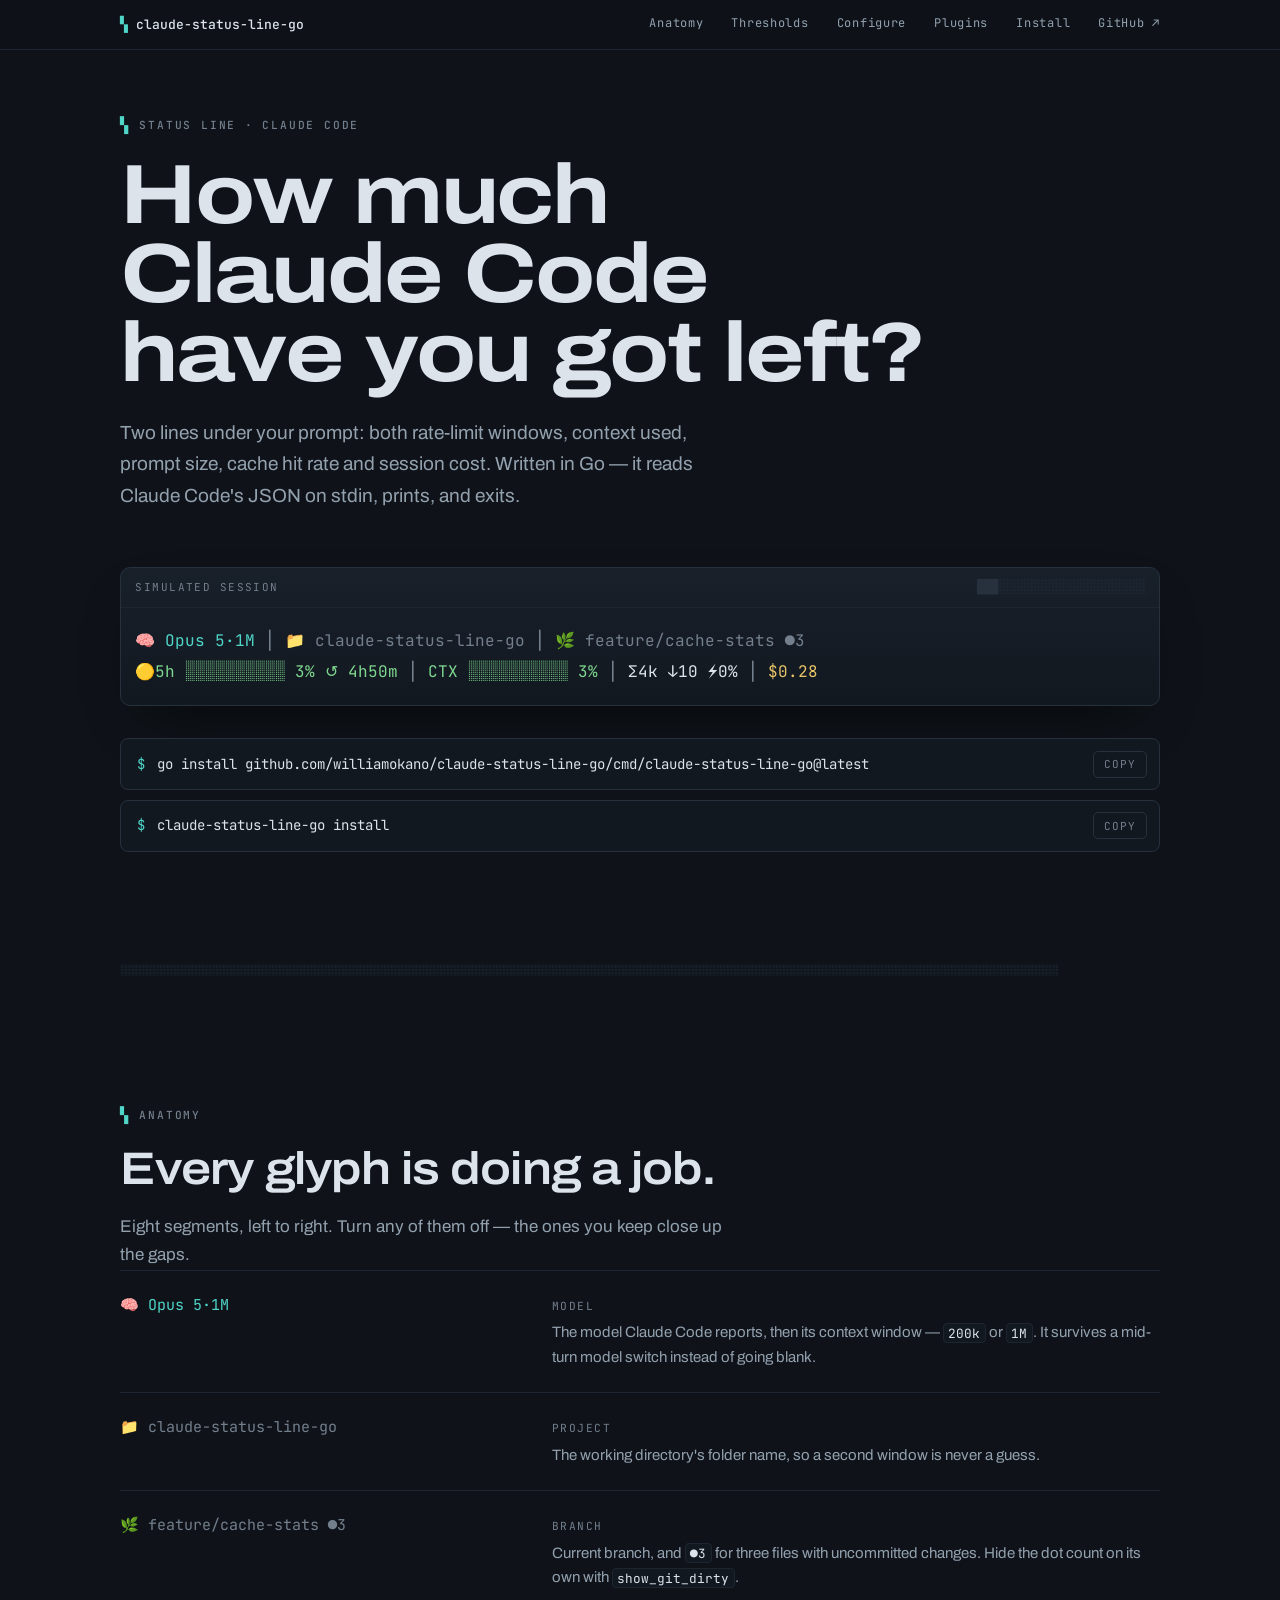
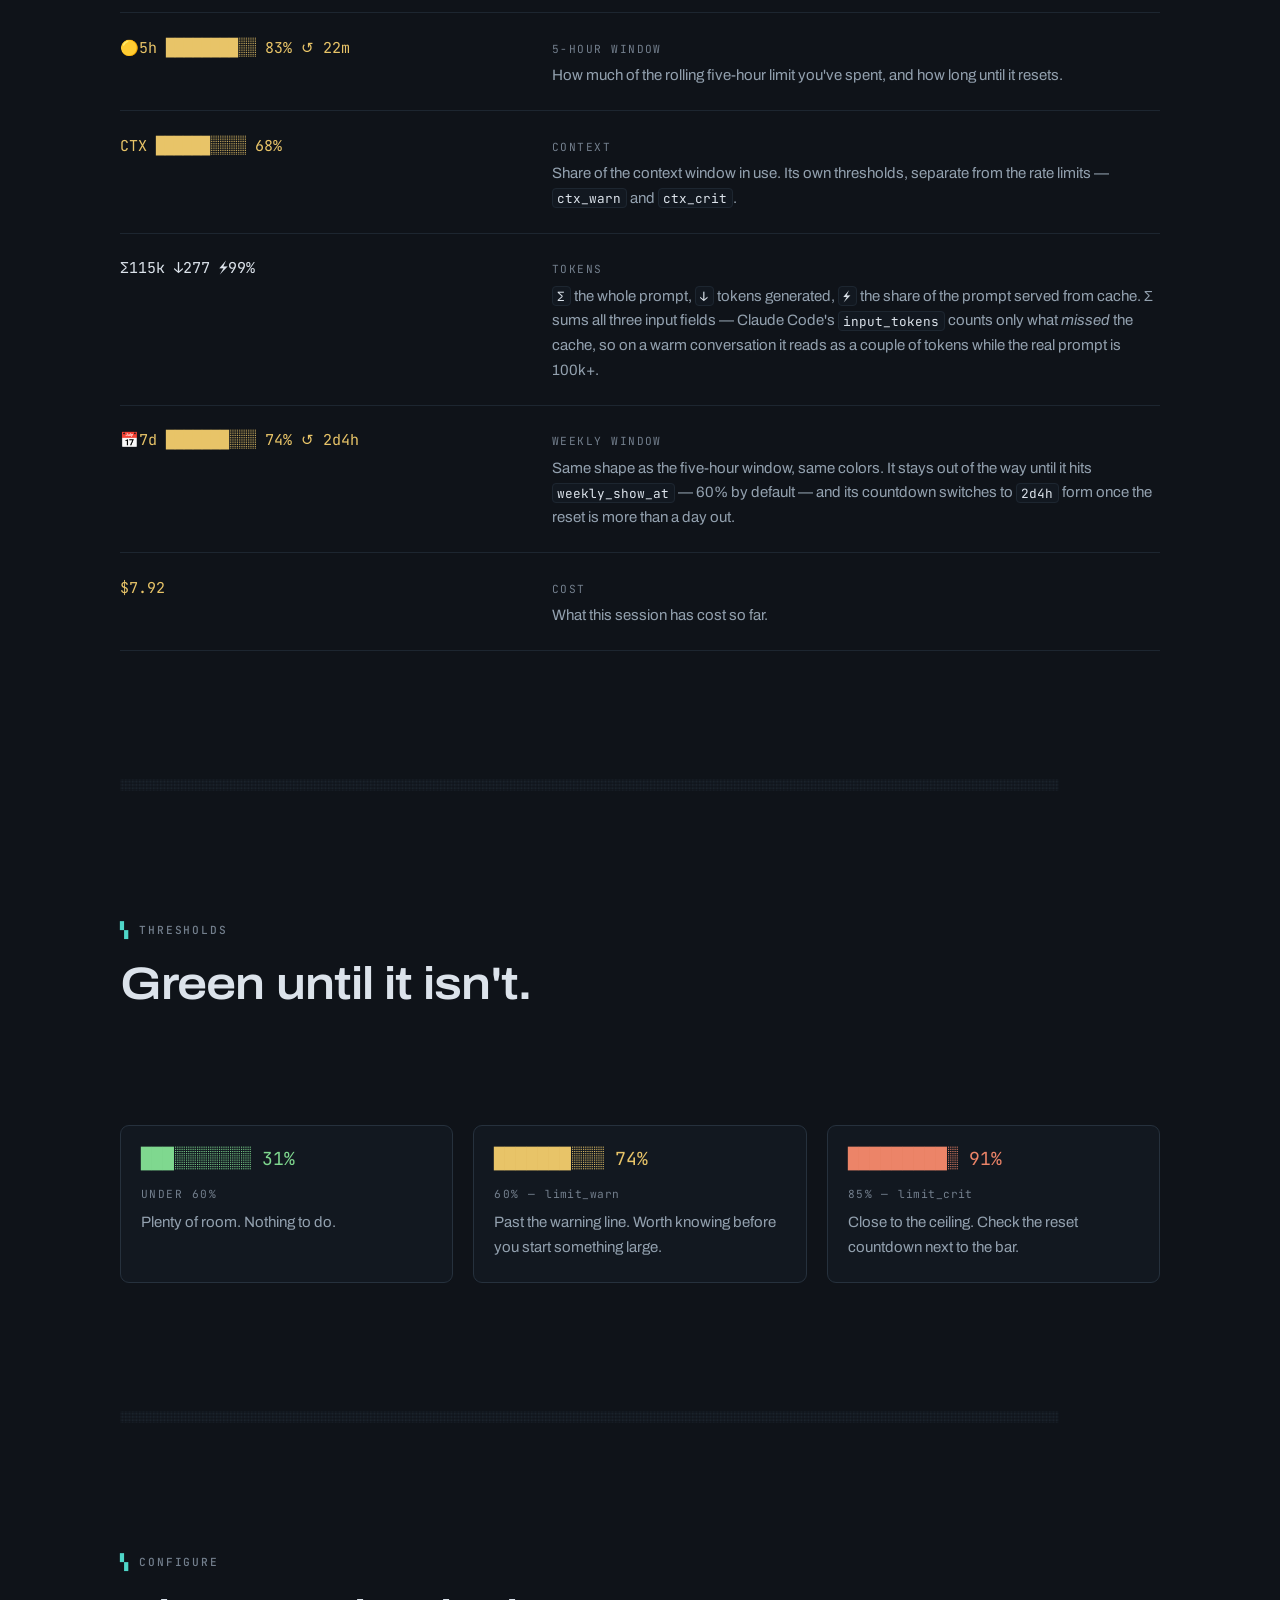
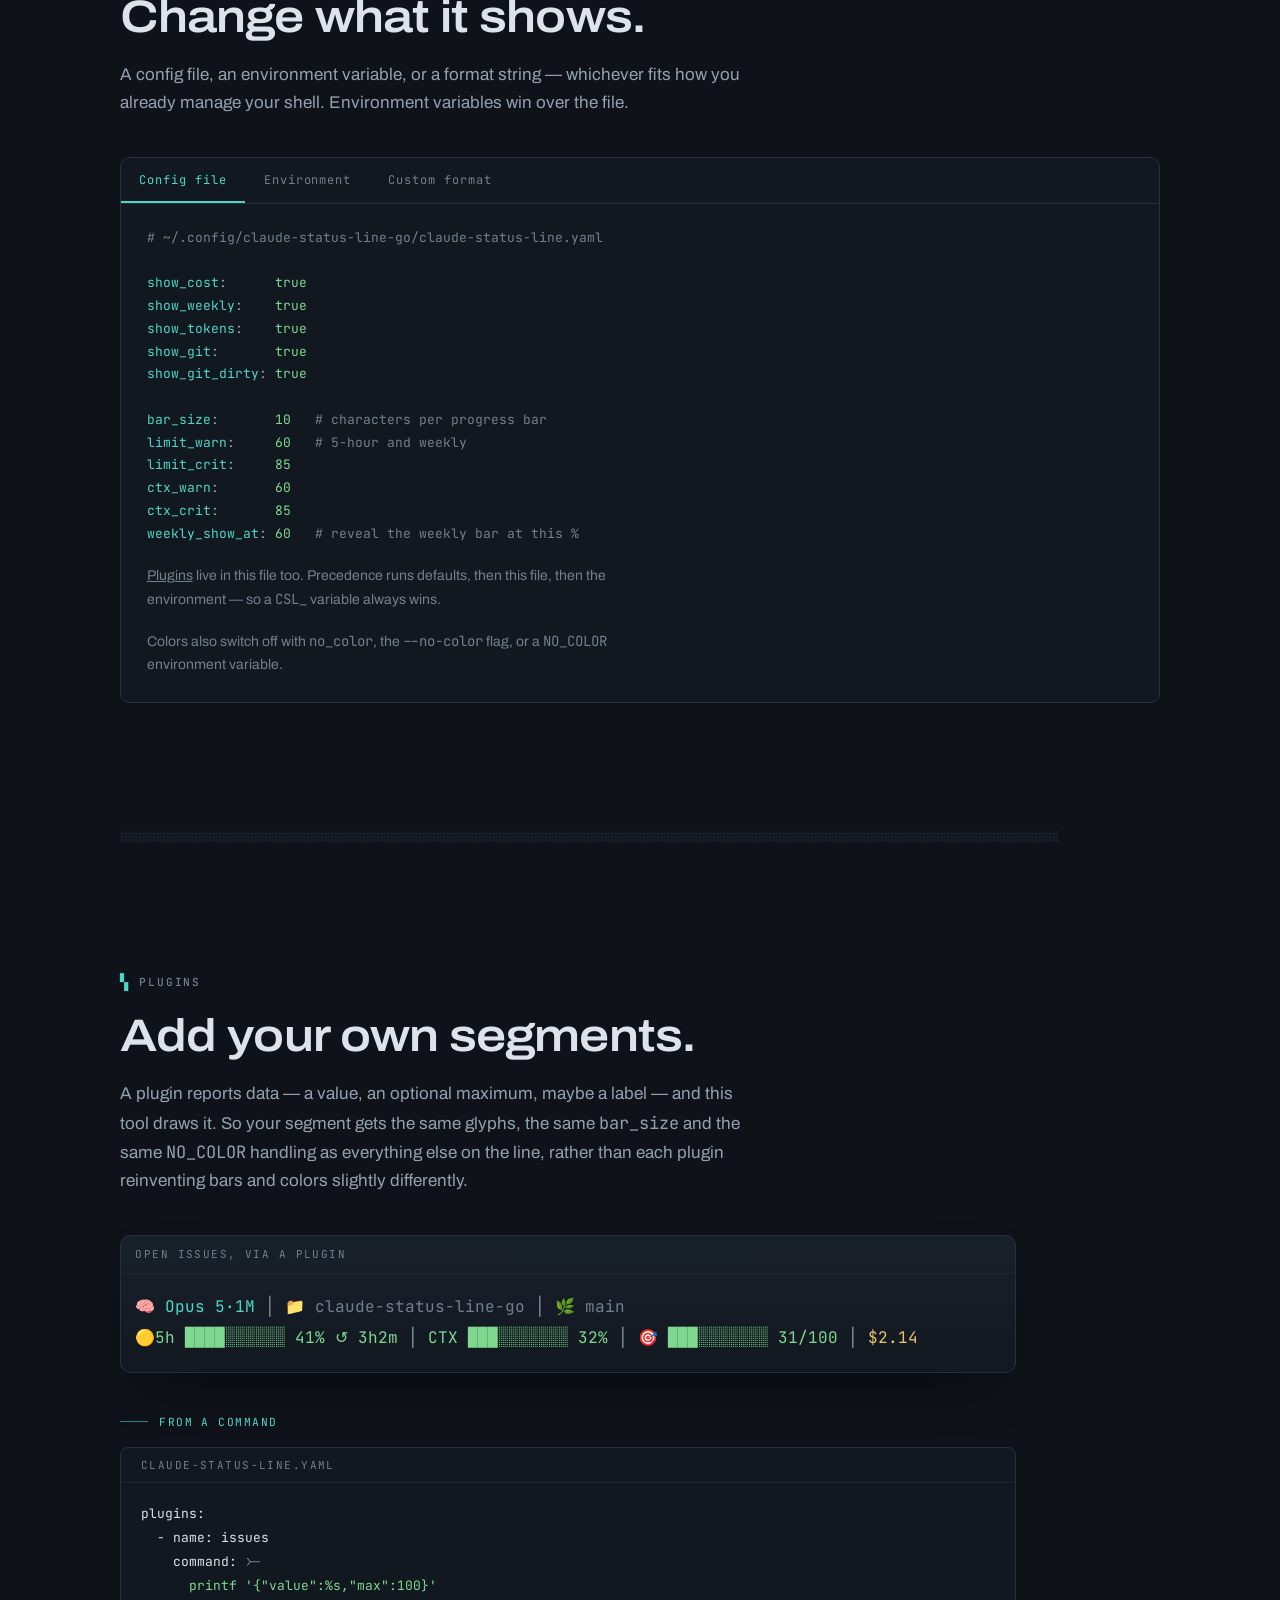
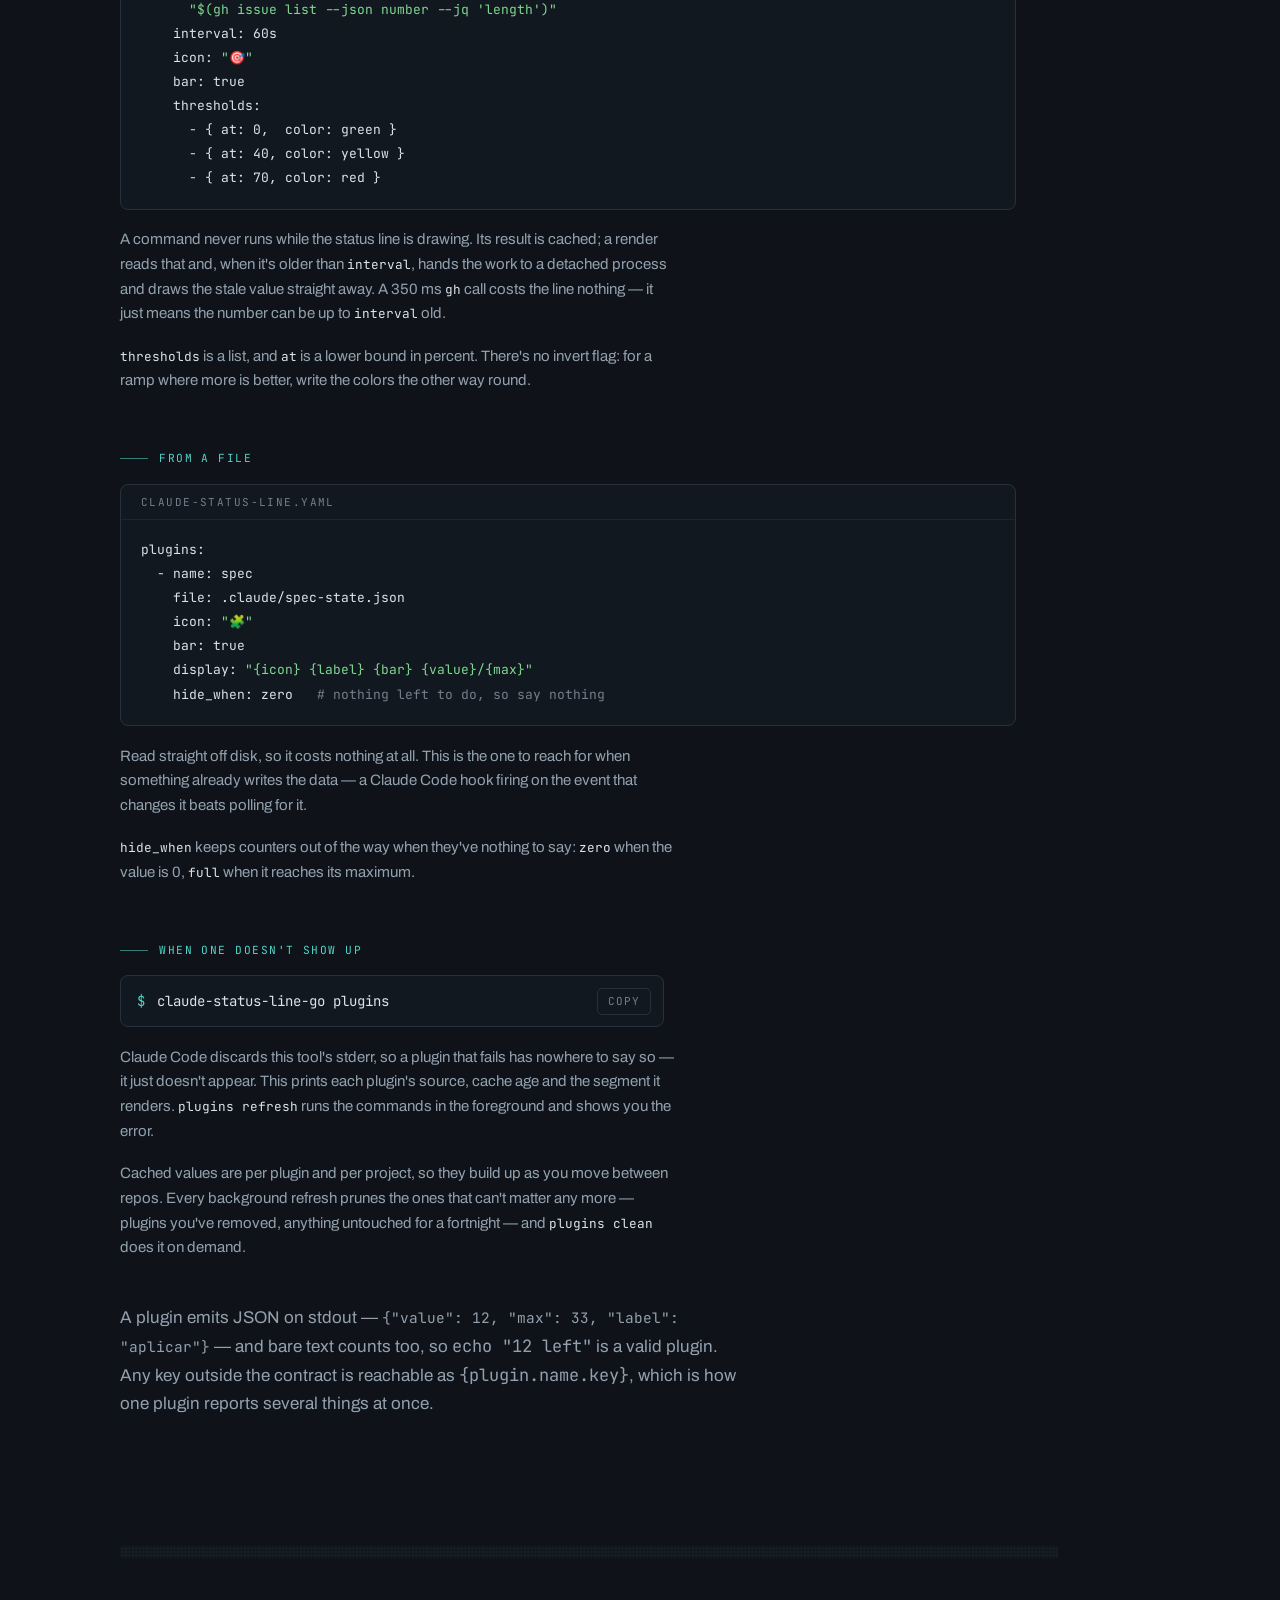
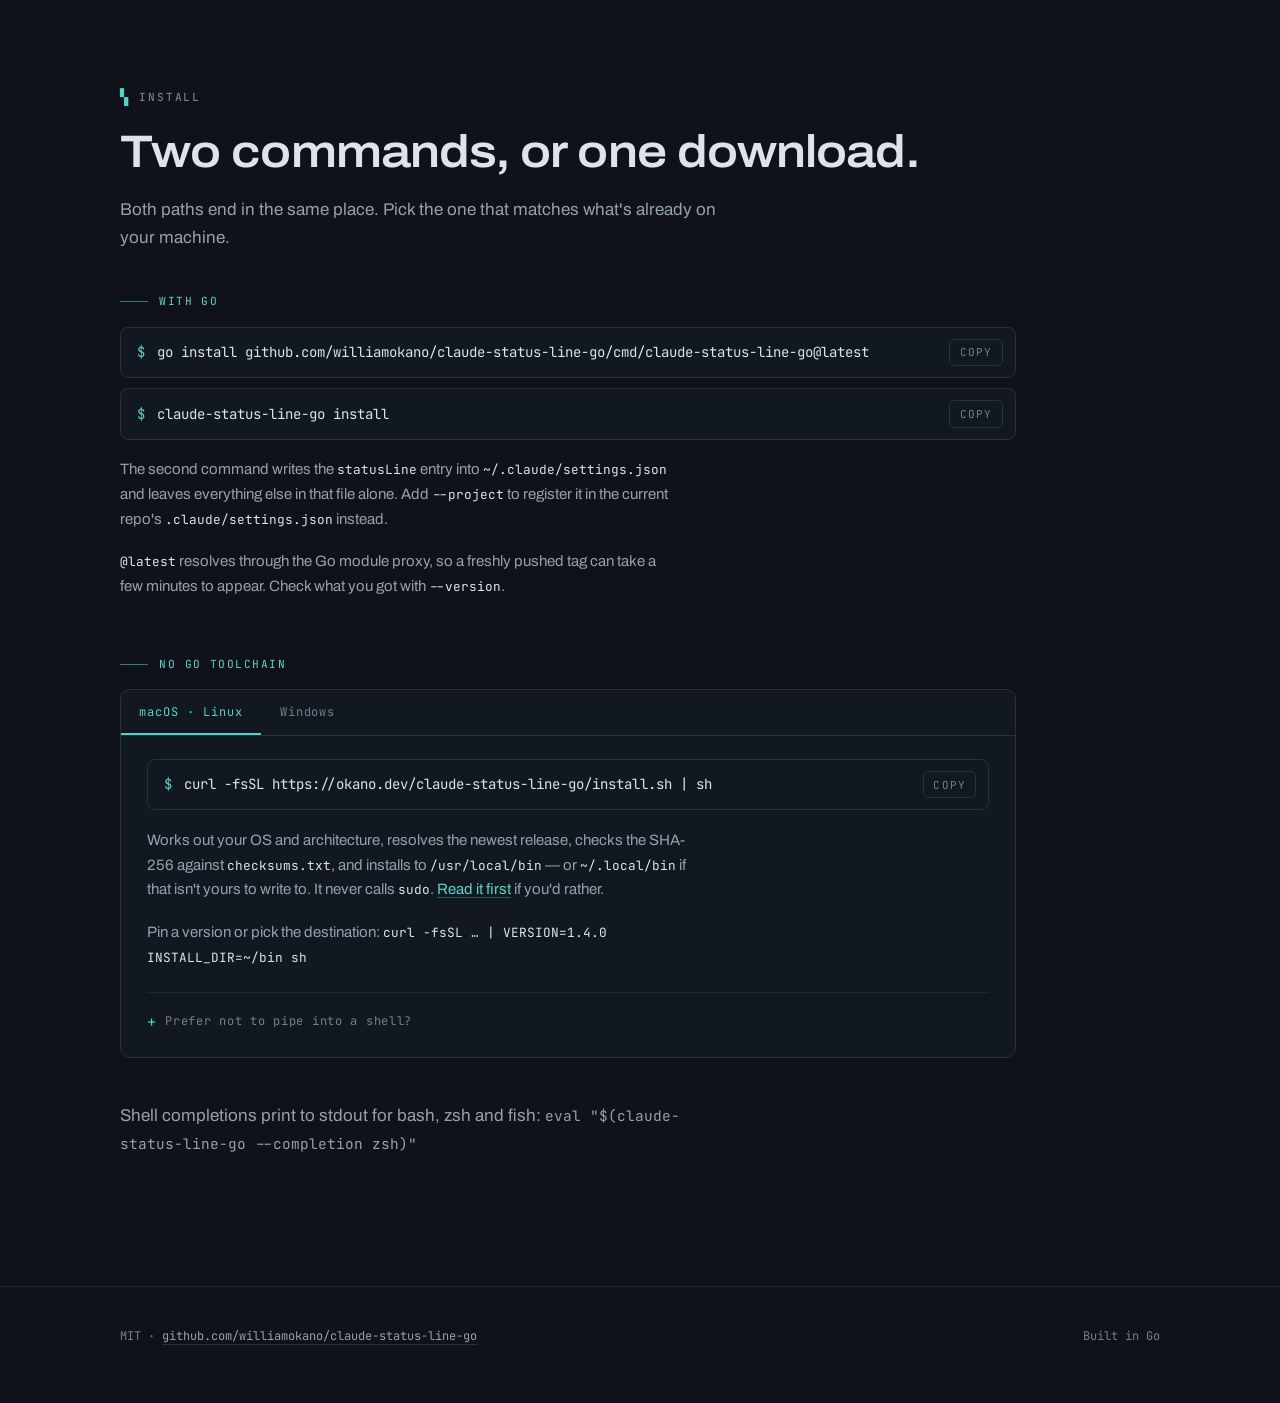
==== commit 86172e8f: "feat: hide_when for quiet counters, and prune the plugin cache hide_when drops a segment that has no" ====
--- a/docs/index.html
+++ b/docs/index.html
@@ -700,12 +700,18 @@
     <span class="k">file</span>: <span class="v">.claude/spec-state.json</span>
     <span class="k">icon</span>: <span class="s">"🧩"</span>
     <span class="k">bar</span>: <span class="v">true</span>
-    <span class="k">display</span>: <span class="s">"{icon} {label} {bar} {value}/{max}"</span></pre>
+    <span class="k">display</span>: <span class="s">"{icon} {label} {bar} {value}/{max}"</span>
+    <span class="k">hide_when</span>: <span class="v">zero</span>   <span class="c"># nothing left to do, so say nothing</span></pre>
           </div>
           <p class="way__note">
             Read straight off disk, so it costs nothing at all. This is the one to
             reach for when something already writes the data — a Claude Code hook
             firing on the event that changes it beats polling for it.
+          </p>
+          <p class="way__note">
+            <code>hide_when</code> keeps counters out of the way when they've
+            nothing to say: <code>zero</code> when the value is 0,
+            <code>full</code> when it reaches its maximum.
           </p>
         </div>
       </div>
@@ -725,6 +731,12 @@
           source, cache age and the segment it renders.
           <code>plugins refresh</code> runs the commands in the foreground and
           shows you the error.
+        </p>
+        <p class="way__note">
+          Cached values are per plugin and per project, so they build up as you
+          move between repos. Every background refresh prunes the ones that can't
+          matter any more — plugins you've removed, anything untouched for a
+          fortnight — and <code>plugins clean</code> does it on demand.
         </p>
       </div>
 
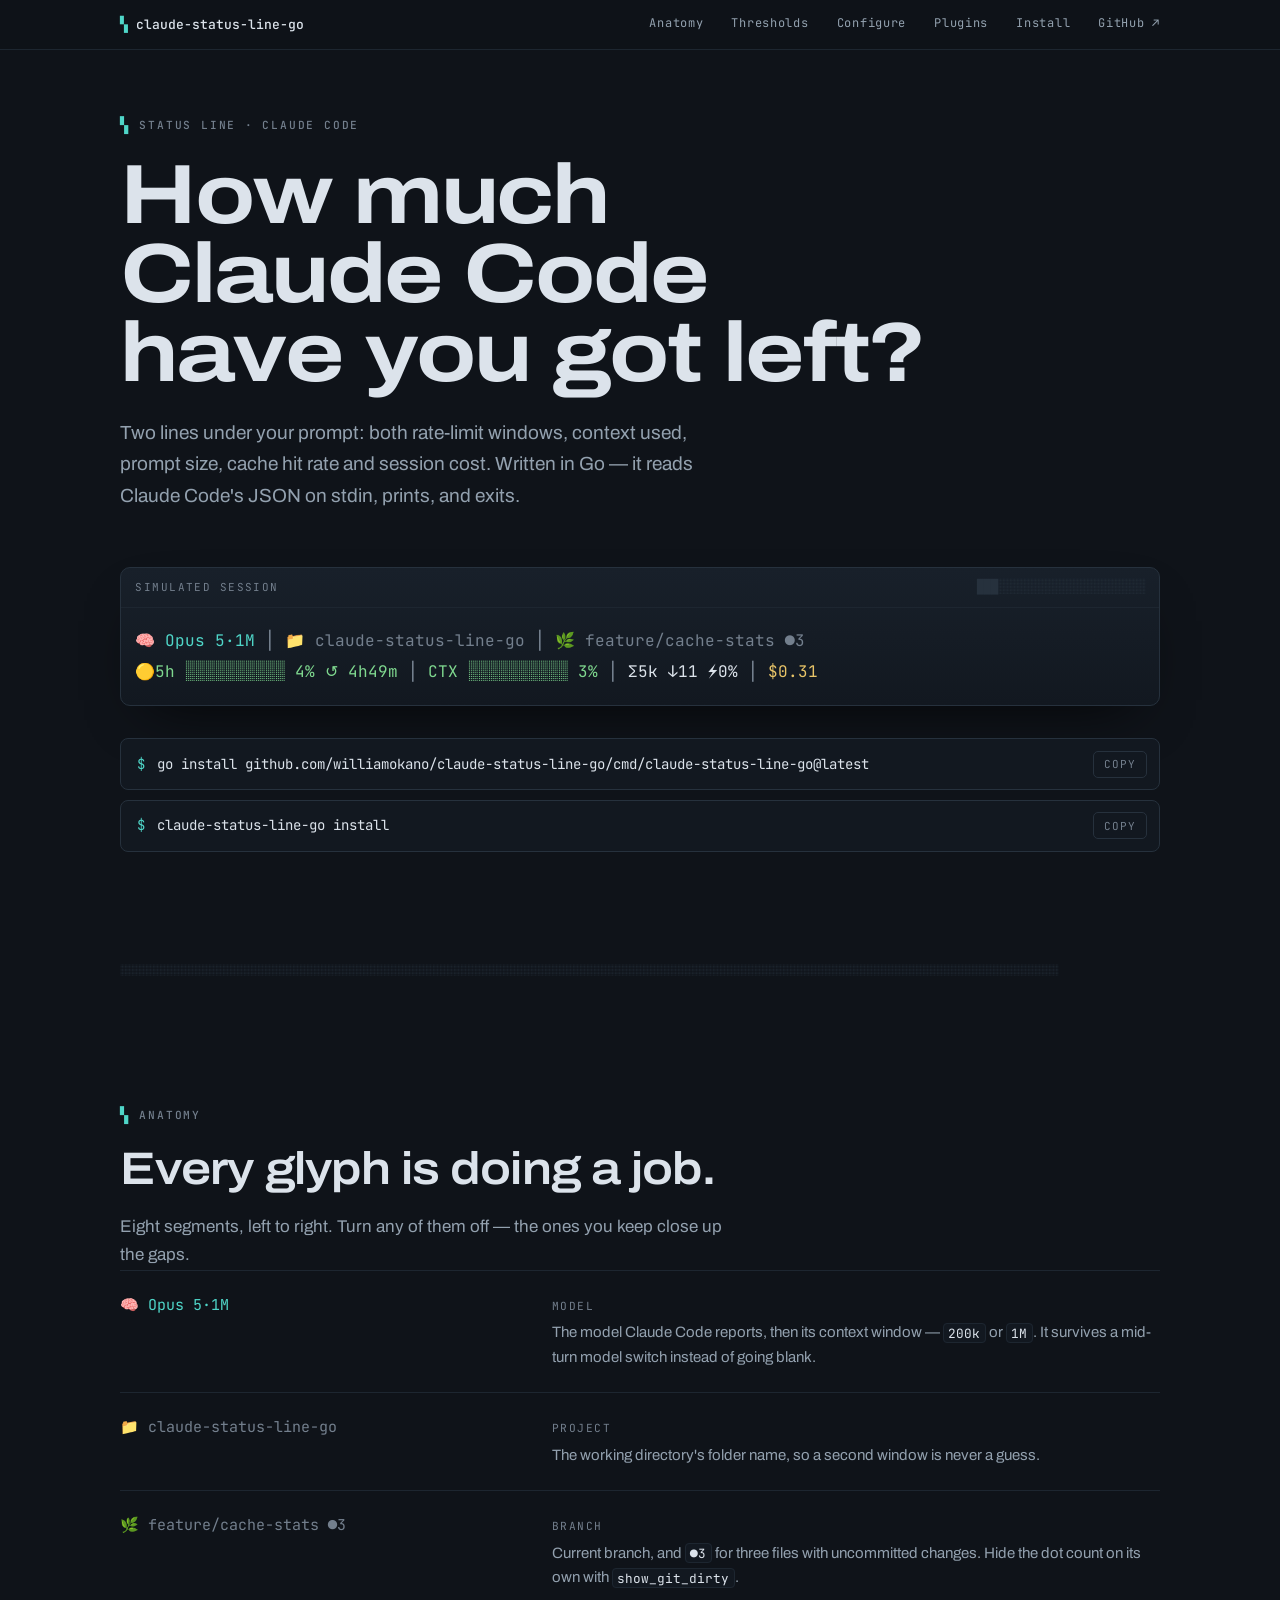
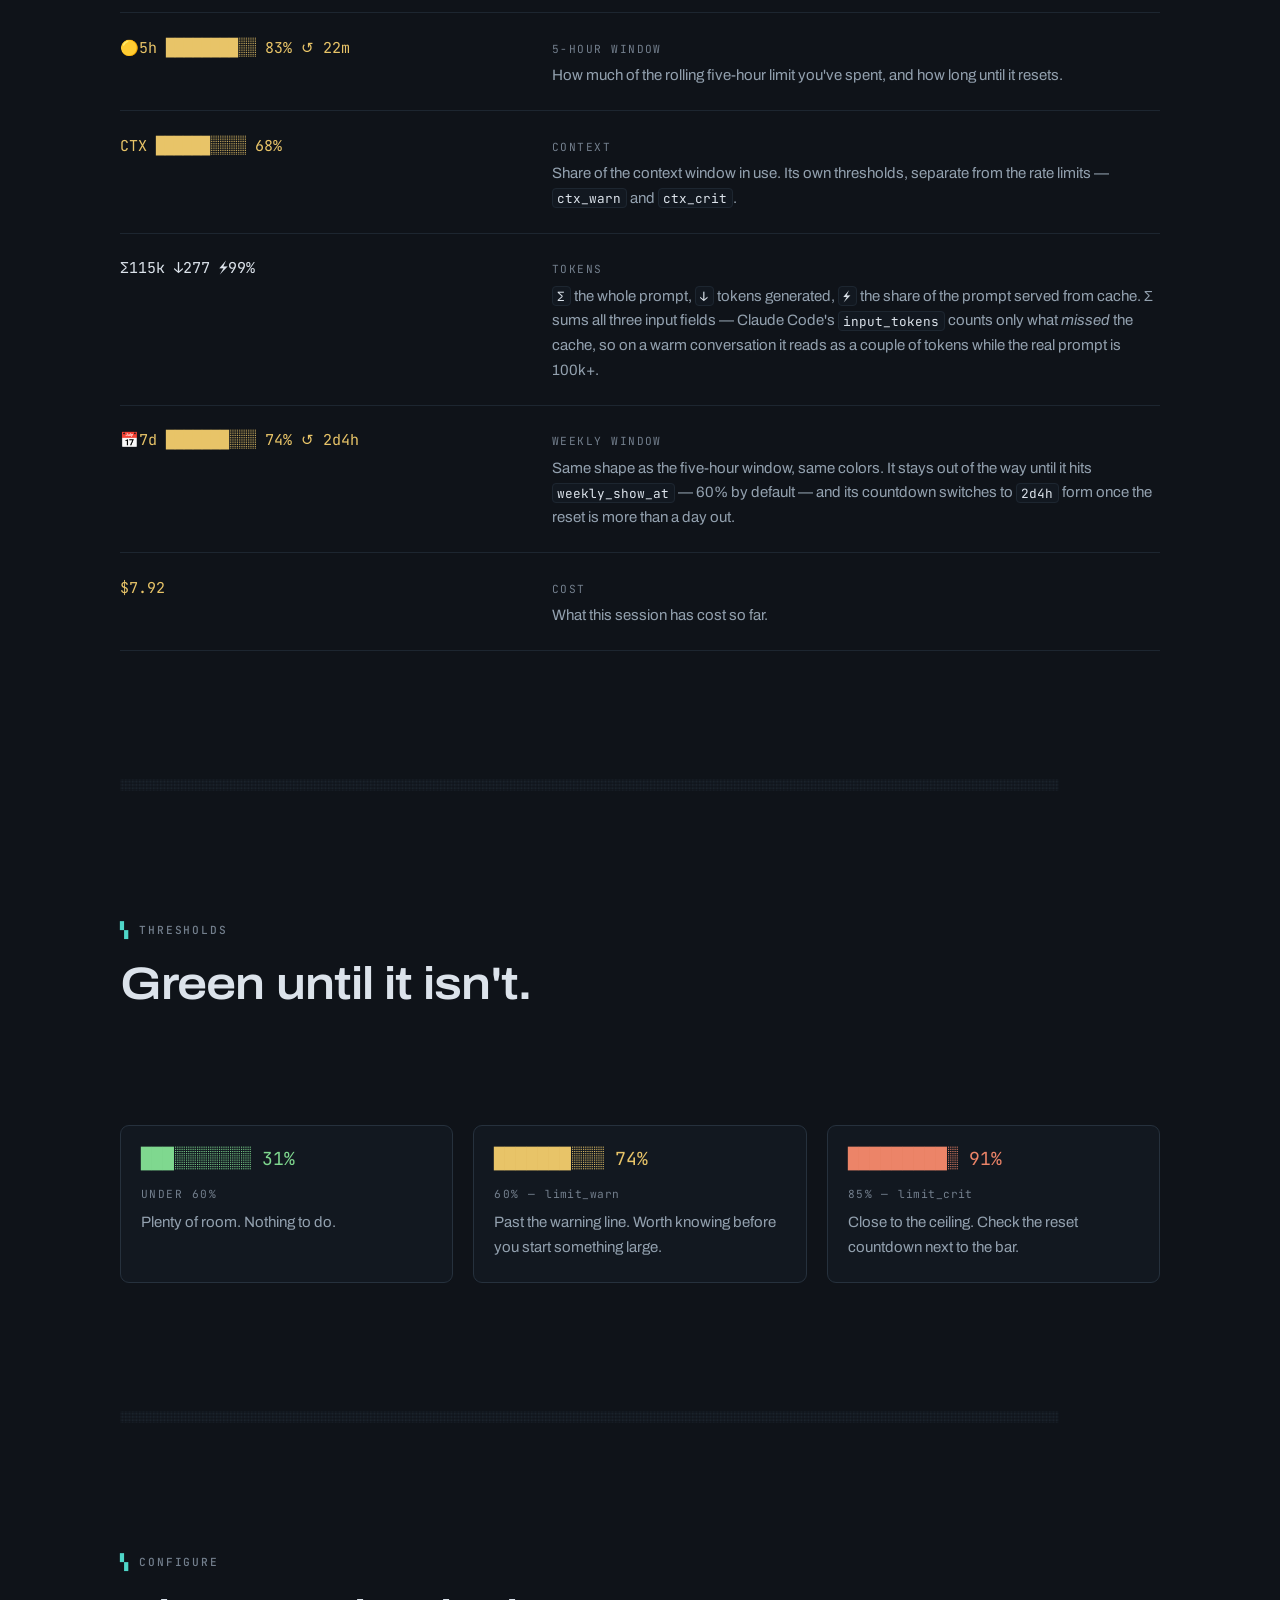
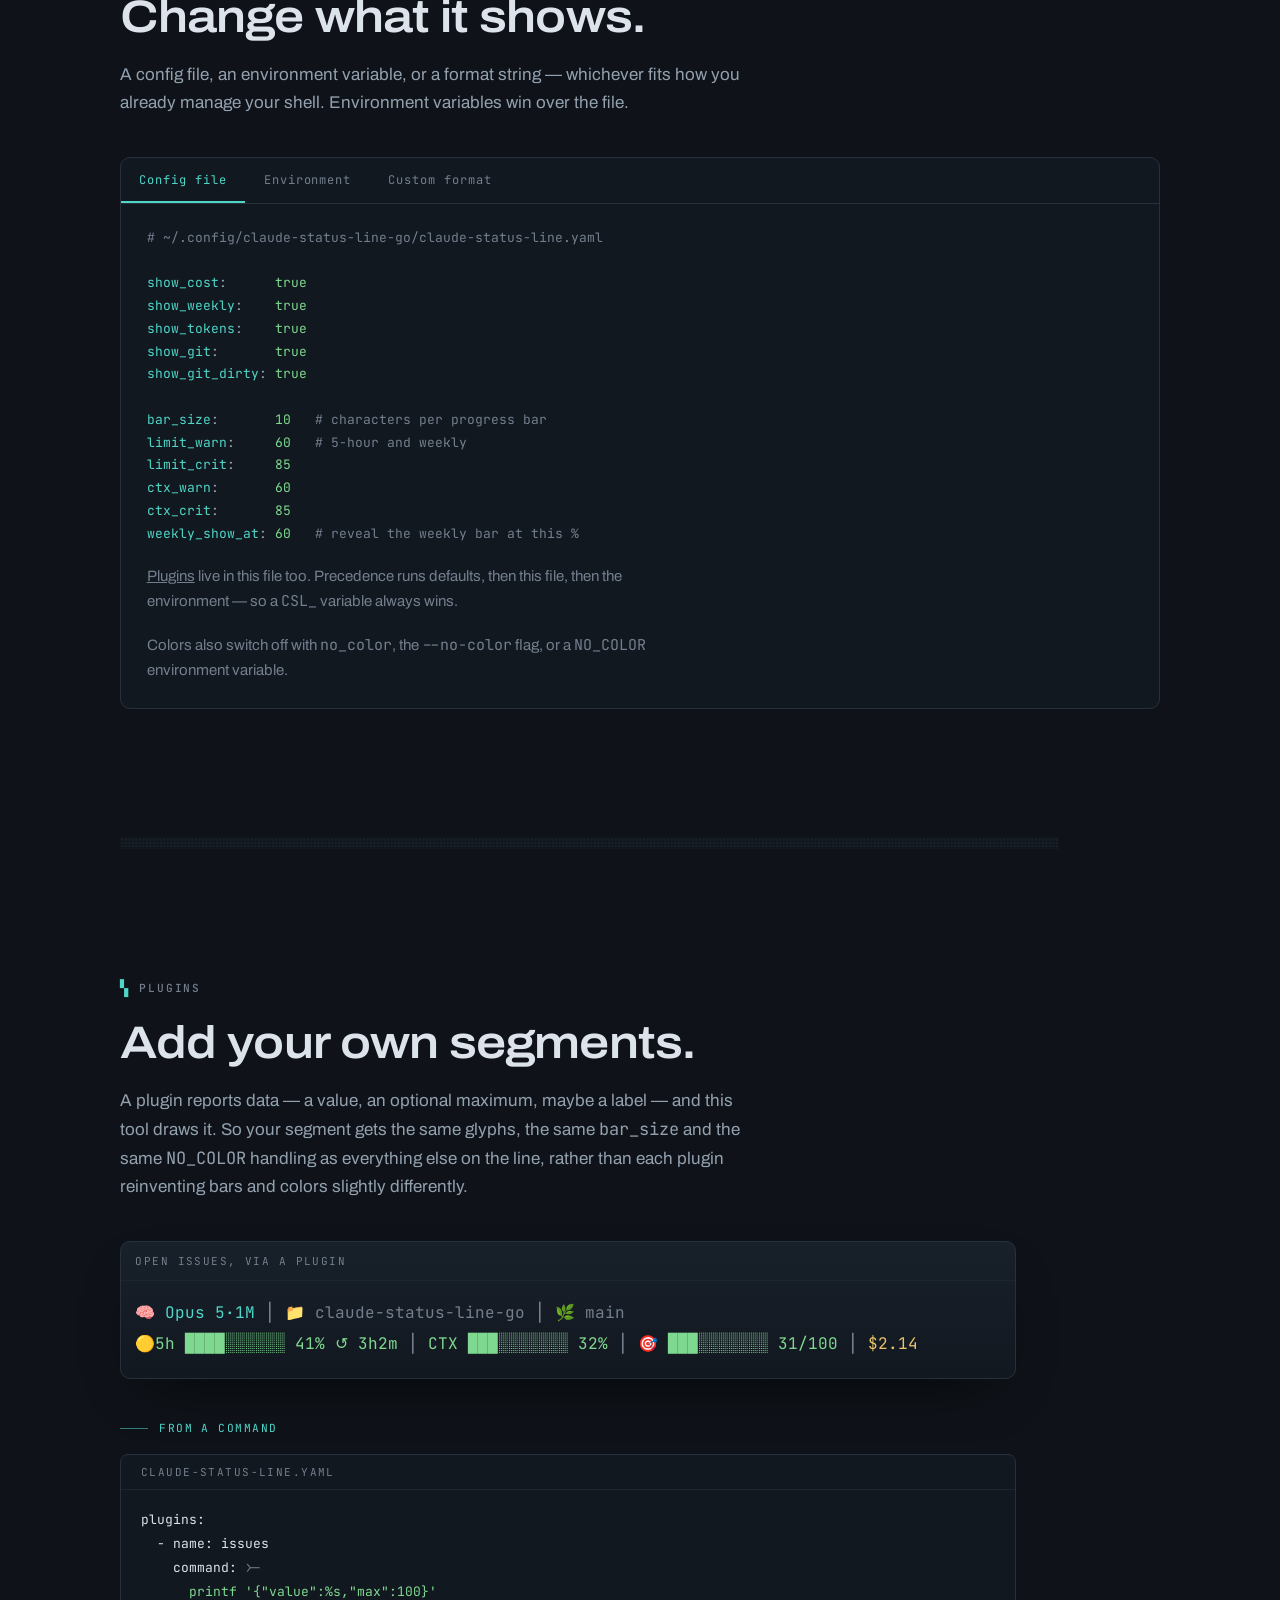
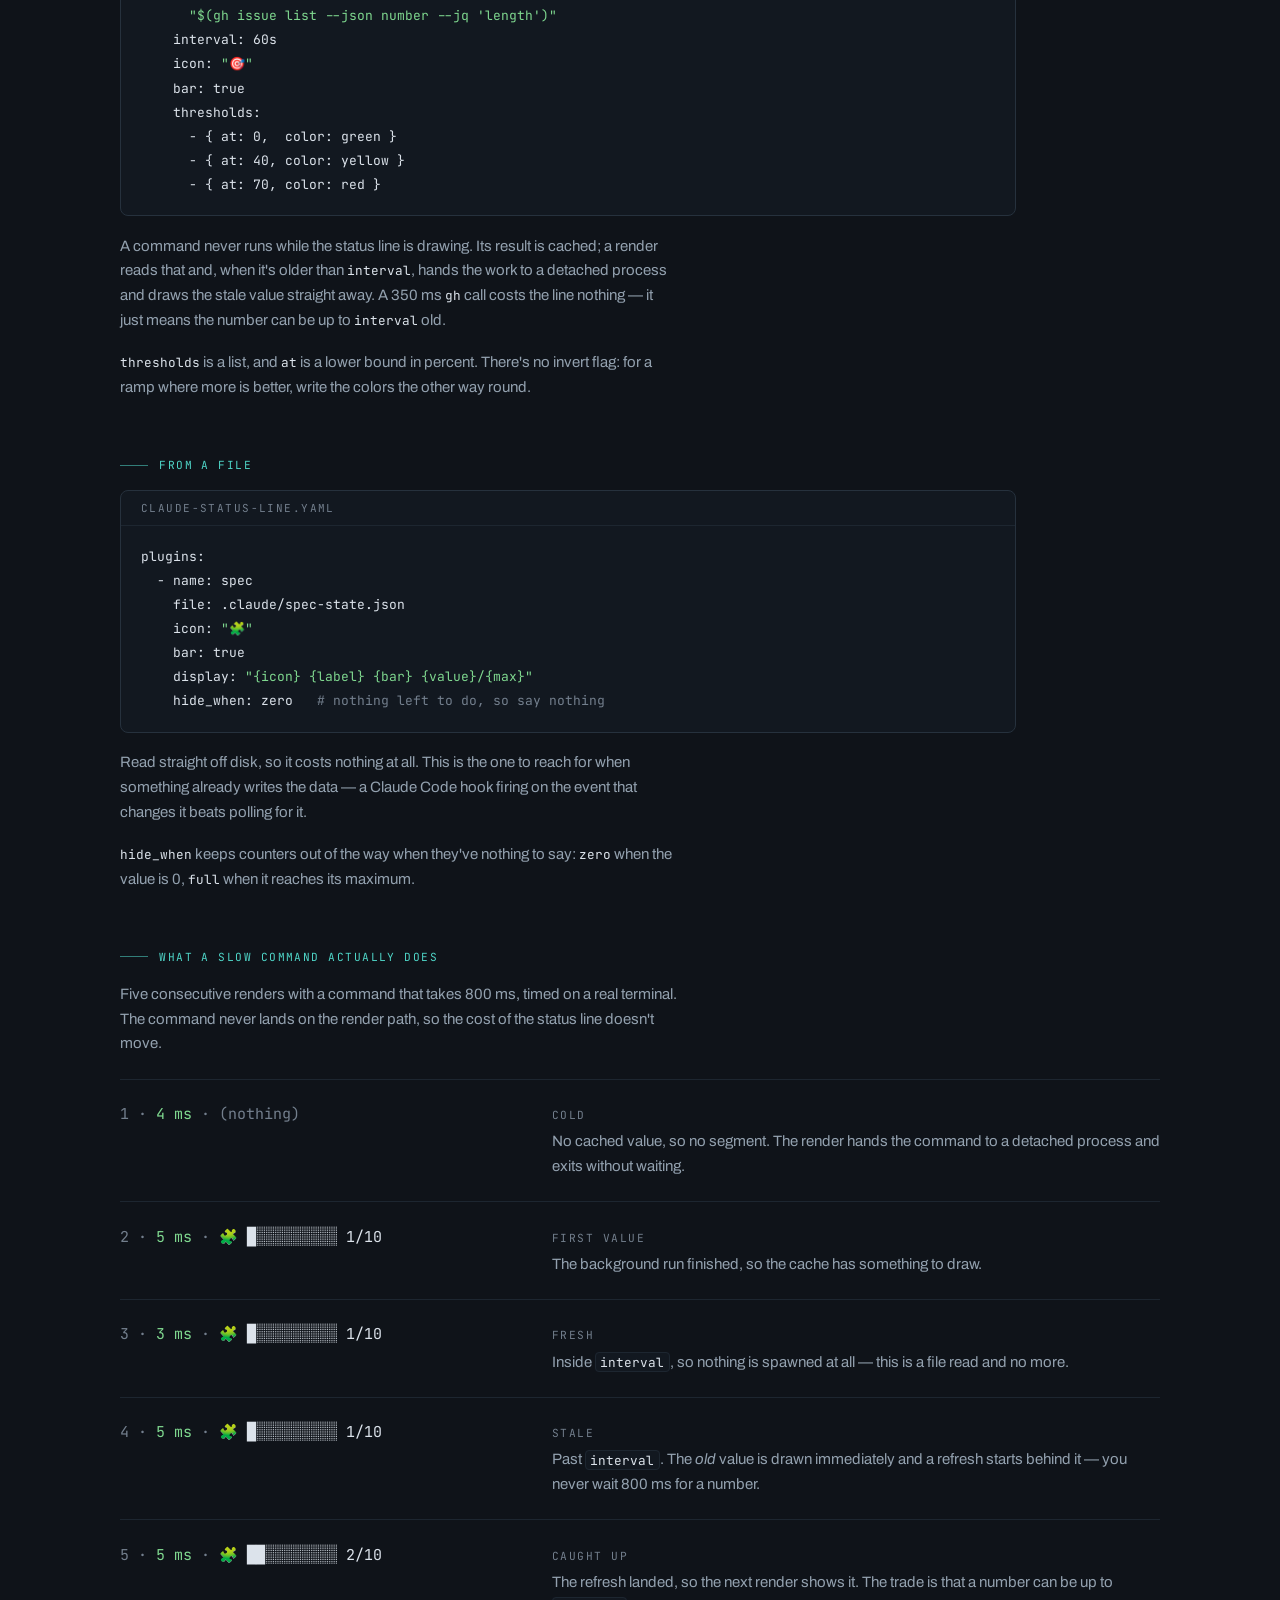
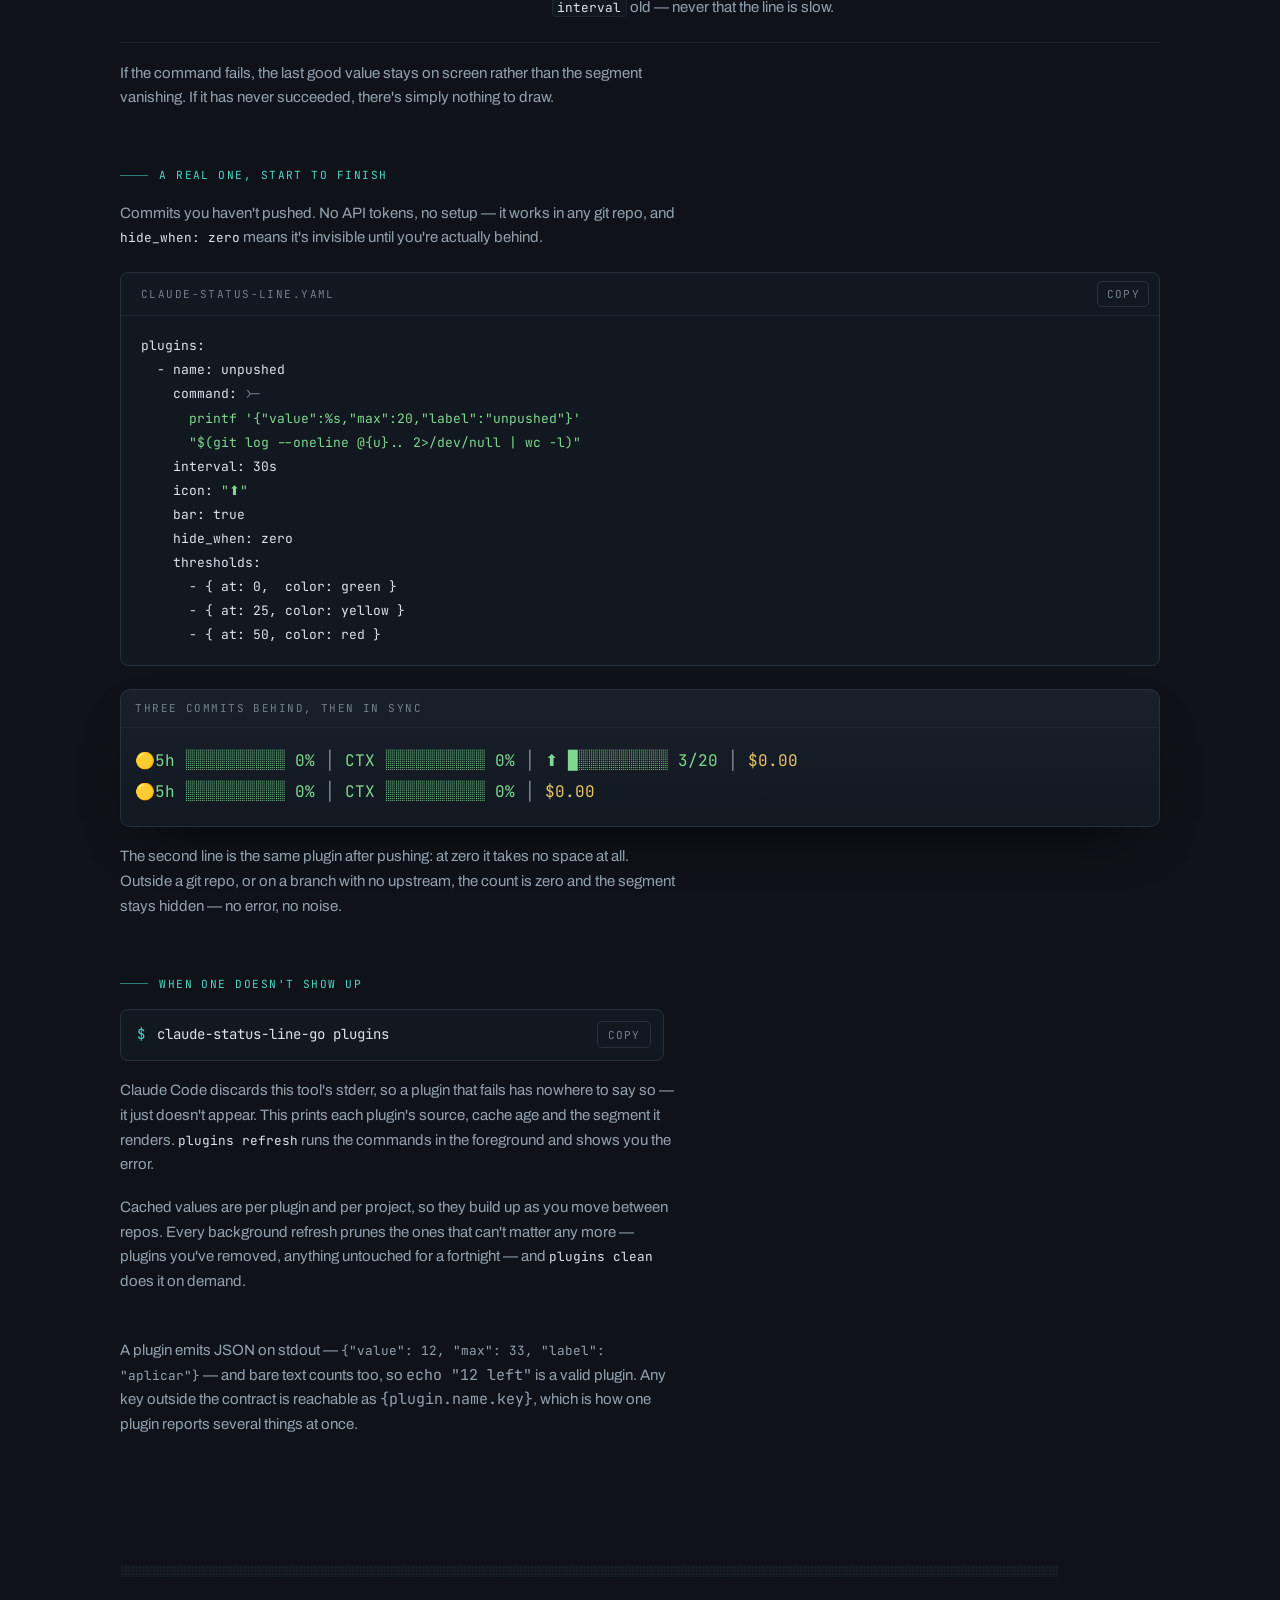
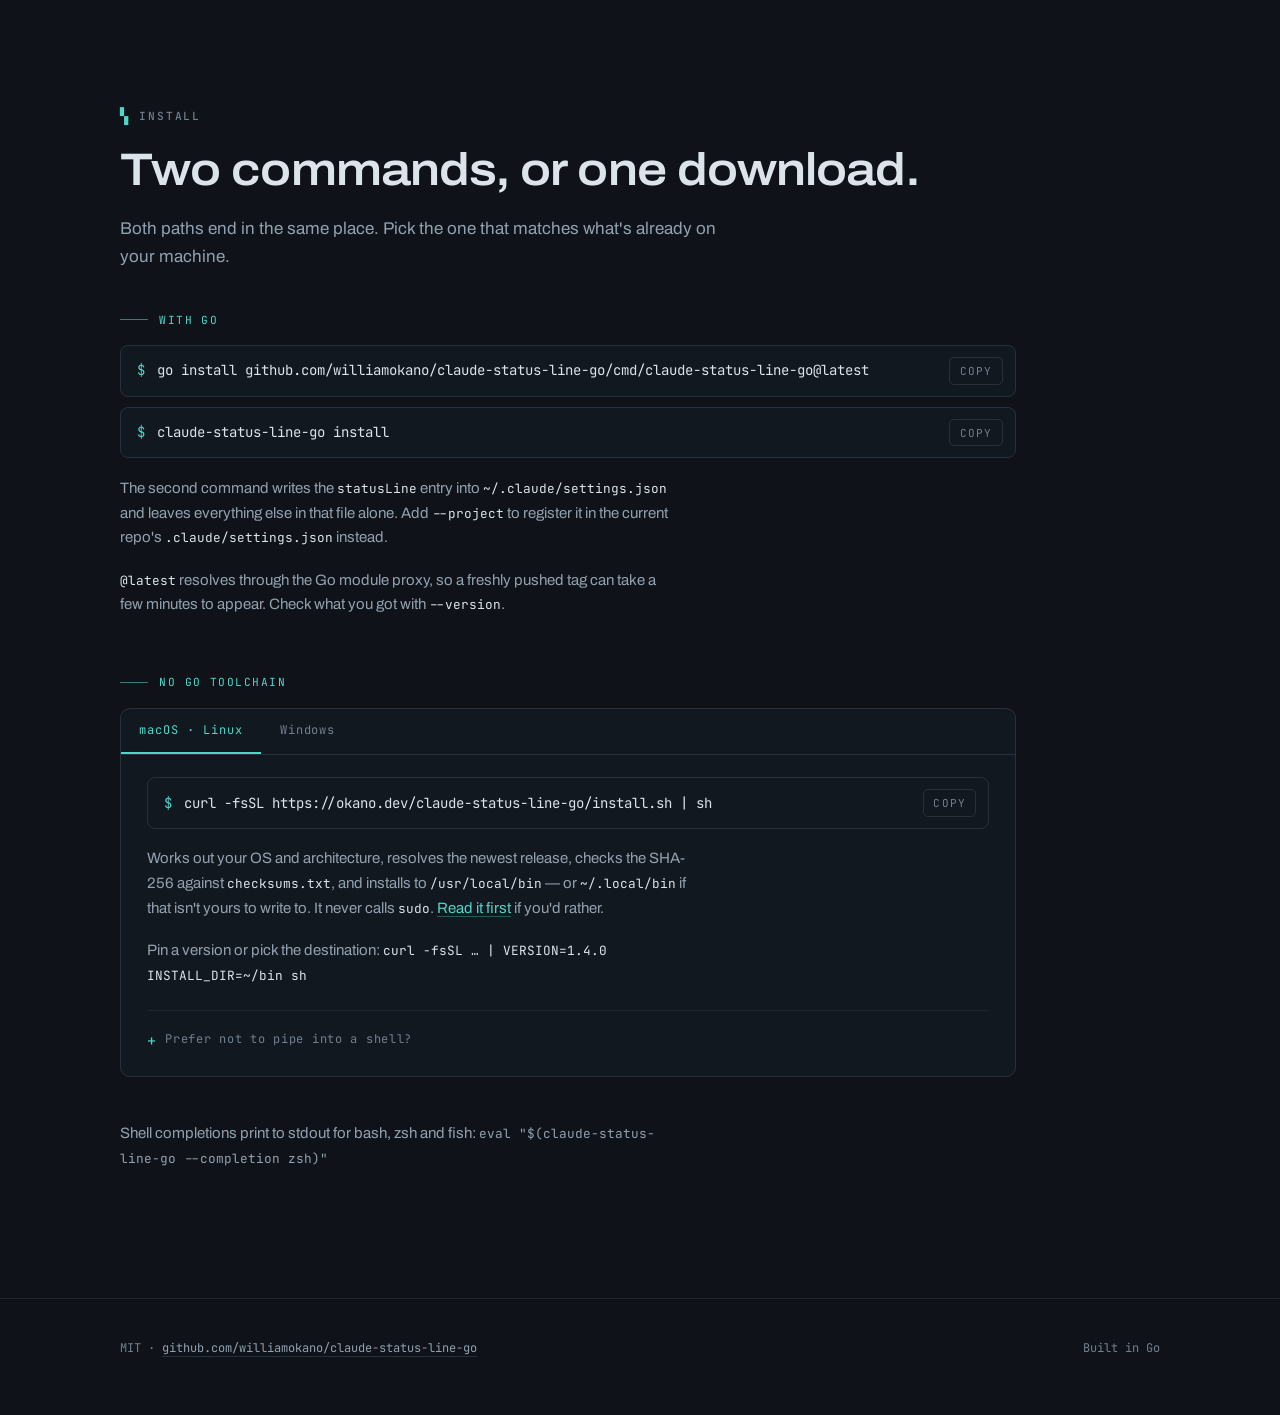
==== commit b800030d: "docs: worked plugin example, lifecycle walkthrough, one type scale Three prose sizes were doing the " ====
--- a/docs/index.html
+++ b/docs/index.html
@@ -42,6 +42,11 @@
 
   --gutter:clamp(1.25rem,4vw,2.5rem);
   --maxw:1120px;
+
+  /* Two prose sizes, and only two. Body is for the paragraph that introduces a
+     section; small is for every explanatory note inside one. Anything else and
+     paragraphs doing the same job end up at different sizes. */
+  --text-sm:.9375rem;
 }
 
 *,*::before,*::after{box-sizing:border-box}
@@ -113,7 +118,10 @@
   margin:1.5rem 0 0;
   font-size:clamp(1.0625rem,1rem + 0.3vw,1.1875rem);
 }
+/* .note introduces a section, directly under its h2. A trailing note that sits
+   alongside block-level prose takes .note--sm so it matches its neighbours. */
 .note{color:var(--ink-2);max-width:62ch;margin:1.25rem 0 0}
+.note.note--sm{font-size:var(--text-sm)}
 .note a{color:var(--cyan);text-decoration:none;border-bottom:1px solid color-mix(in srgb,var(--cyan) 35%,transparent)}
 .note a:hover{border-bottom-color:var(--cyan)}
 
@@ -228,7 +236,7 @@
   display:flex;align-items:center;gap:.7rem;
 }
 .way__label::before{content:'';width:1.75rem;height:1px;background:currentColor;opacity:.55;flex:none}
-.way__note{margin:1.1rem 0 0;color:var(--ink-2);font-size:.9375rem;max-width:62ch}
+.way__note{margin:1.1rem 0 0;color:var(--ink-2);font-size:var(--text-sm);max-width:62ch}
 .way__note code{font-family:var(--font-mono);font-size:.85em;color:var(--ink)}
 .way__note a{color:var(--cyan);text-decoration:none;border-bottom:1px solid color-mix(in srgb,var(--cyan) 35%,transparent)}
 .way__note a:hover{border-bottom-color:var(--cyan)}
@@ -287,7 +295,7 @@
   font-family:var(--font-mono);font-size:.7rem;letter-spacing:.13em;
   text-transform:uppercase;color:var(--ink-3);margin:0 0 .3rem;
 }
-.seg__text{margin:0;color:var(--ink-2);font-size:.9375rem}
+.seg__text{margin:0;color:var(--ink-2);font-size:var(--text-sm)}
 .seg__text code{
   font-family:var(--font-mono);font-size:.85em;color:var(--ink);
   background:var(--ground-2);border:1px solid var(--line-soft);
@@ -307,7 +315,7 @@
   text-transform:uppercase;color:var(--ink-3);margin:.85rem 0 .45rem;
 }
 .step__label code{text-transform:none;font-family:var(--font-mono);letter-spacing:.04em}
-.step__text{margin:0;font-size:.9375rem;color:var(--ink-2)}
+.step__text{margin:0;font-size:var(--text-sm);color:var(--ink-2)}
 
 /* ── tabs ─────────────────────────────────────────────────────────── */
 .tabs{margin-top:2.5rem;border:1px solid var(--line);border-radius:10px;overflow:hidden;background:var(--ground-2)}
@@ -332,7 +340,7 @@
 .panel pre .v{color:var(--green)}
 .panel pre .c{color:var(--ink-3)}
 .panel pre .s{color:var(--yellow)}
-.panel__note{margin:1.2rem 0 0;font-size:.875rem;color:var(--ink-3);max-width:60ch}
+.panel__note{margin:1.2rem 0 0;font-size:var(--text-sm);color:var(--ink-3);max-width:60ch}
 
 .vars{display:grid;gap:0;margin:0}
 @media(min-width:700px){.vars{grid-template-columns:repeat(2,minmax(0,1fr));column-gap:2.5rem}}
@@ -717,6 +725,100 @@
       </div>
 
       <div class="way reveal" style="margin-top:clamp(2.5rem,5vw,3.5rem)">
+        <p class="way__label">What a slow command actually does</p>
+        <p class="way__note" style="margin-top:0">
+          Five consecutive renders with a command that takes 800&nbsp;ms, timed on
+          a real terminal. The command never lands on the render path, so the cost
+          of the status line doesn't move.
+        </p>
+
+        <div style="margin-top:1.4rem">
+          <div class="seg">
+            <div class="seg__code"><span class="dim">1 ·</span> <span class="ok">4 ms</span> <span class="dim">· (nothing)</span></div>
+            <div>
+              <p class="seg__name">Cold</p>
+              <p class="seg__text">No cached value, so no segment. The render hands the command to a detached process and exits without waiting.</p>
+            </div>
+          </div>
+          <div class="seg">
+            <div class="seg__code"><span class="dim">2 ·</span> <span class="ok">5 ms</span> <span class="dim">·</span> 🧩 █░░░░░░░░░ 1/10</div>
+            <div>
+              <p class="seg__name">First value</p>
+              <p class="seg__text">The background run finished, so the cache has something to draw.</p>
+            </div>
+          </div>
+          <div class="seg">
+            <div class="seg__code"><span class="dim">3 ·</span> <span class="ok">3 ms</span> <span class="dim">·</span> 🧩 █░░░░░░░░░ 1/10</div>
+            <div>
+              <p class="seg__name">Fresh</p>
+              <p class="seg__text">Inside <code>interval</code>, so nothing is spawned at all — this is a file read and no more.</p>
+            </div>
+          </div>
+          <div class="seg">
+            <div class="seg__code"><span class="dim">4 ·</span> <span class="ok">5 ms</span> <span class="dim">·</span> 🧩 █░░░░░░░░░ 1/10</div>
+            <div>
+              <p class="seg__name">Stale</p>
+              <p class="seg__text">Past <code>interval</code>. The <em>old</em> value is drawn immediately and a refresh starts behind it — you never wait 800&nbsp;ms for a number.</p>
+            </div>
+          </div>
+          <div class="seg">
+            <div class="seg__code"><span class="dim">5 ·</span> <span class="ok">5 ms</span> <span class="dim">·</span> 🧩 ██░░░░░░░░ 2/10</div>
+            <div>
+              <p class="seg__name">Caught up</p>
+              <p class="seg__text">The refresh landed, so the next render shows it. The trade is that a number can be up to <code>interval</code> old — never that the line is slow.</p>
+            </div>
+          </div>
+        </div>
+
+        <p class="way__note">
+          If the command fails, the last good value stays on screen rather than the
+          segment vanishing. If it has never succeeded, there's simply nothing to draw.
+        </p>
+      </div>
+
+      <div class="way reveal" style="margin-top:clamp(2.5rem,5vw,3.5rem)">
+        <p class="way__label">A real one, start to finish</p>
+        <p class="way__note" style="margin-top:0">
+          Commits you haven't pushed. No API tokens, no setup — it works in any git
+          repo, and <code>hide_when: zero</code> means it's invisible until you're
+          actually behind.
+        </p>
+        <div class="code" style="margin-top:1.4rem">
+          <div class="code__bar">
+            <span>claude-status-line.yaml</span>
+            <button class="code__copy" type="button" data-copy-from="#recipe-unpushed">Copy</button>
+          </div>
+<pre id="recipe-unpushed"><span class="k">plugins</span>:
+  - <span class="k">name</span>: <span class="v">unpushed</span>
+    <span class="k">command</span>: <span class="c">&gt;-</span>
+      <span class="s">printf '{"value":%s,"max":20,"label":"unpushed"}'</span>
+      <span class="s">"$(git log --oneline @{u}.. 2&gt;/dev/null | wc -l)"</span>
+    <span class="k">interval</span>: <span class="v">30s</span>
+    <span class="k">icon</span>: <span class="s">"⬆"</span>
+    <span class="k">bar</span>: <span class="v">true</span>
+    <span class="k">hide_when</span>: <span class="v">zero</span>
+    <span class="k">thresholds</span>:
+      - { <span class="k">at</span>: <span class="v">0</span>,  <span class="k">color</span>: <span class="v">green</span> }
+      - { <span class="k">at</span>: <span class="v">25</span>, <span class="k">color</span>: <span class="v">yellow</span> }
+      - { <span class="k">at</span>: <span class="v">50</span>, <span class="k">color</span>: <span class="v">red</span> }</pre>
+        </div>
+        <div class="sl" style="margin-top:1.4rem">
+          <div class="sl__bar"><span>Three commits behind, then in sync</span></div>
+          <div class="sl__body">
+            <div class="sl__scroll">
+              <p class="sl__line"><span class="ok">🟡5h ░░░░░░░░░░ 0%</span><span class="dim"> │ </span><span class="ok">CTX ░░░░░░░░░░ 0%</span><span class="dim"> │ </span><span class="ok">⬆ █░░░░░░░░░ 3/20</span><span class="dim"> │ </span><span class="money">$0.00</span></p>
+              <p class="sl__line"><span class="ok">🟡5h ░░░░░░░░░░ 0%</span><span class="dim"> │ </span><span class="ok">CTX ░░░░░░░░░░ 0%</span><span class="dim"> │ </span><span class="money">$0.00</span></p>
+            </div>
+          </div>
+        </div>
+        <p class="way__note">
+          The second line is the same plugin after pushing: at zero it takes no
+          space at all. Outside a git repo, or on a branch with no upstream, the
+          count is zero and the segment stays hidden — no error, no noise.
+        </p>
+      </div>
+
+      <div class="way reveal" style="margin-top:clamp(2.5rem,5vw,3.5rem)">
         <p class="way__label">When one doesn't show up</p>
         <div class="cmds" style="margin-top:0;max-width:34rem">
           <div class="cmd">
@@ -740,7 +842,7 @@
         </p>
       </div>
 
-      <p class="note reveal" style="margin-top:2.75rem">
+      <p class="note note--sm reveal" style="margin-top:2.75rem">
         A plugin emits JSON on stdout —
         <code style="font-family:var(--font-mono);font-size:.85em">{"value": 12, "max": 33, "label": "aplicar"}</code>
         — and bare text counts too, so <code style="font-family:var(--font-mono)">echo "12 left"</code>
@@ -884,7 +986,7 @@
         </div>
       </div>
 
-      <p class="note reveal" style="margin-top:2.75rem">
+      <p class="note note--sm reveal" style="margin-top:2.75rem">
         Shell completions print to stdout for bash, zsh and fish:
         <code style="font-family:var(--font-mono);font-size:.85em">eval "$(claude-status-line-go --completion zsh)"</code>
       </p>
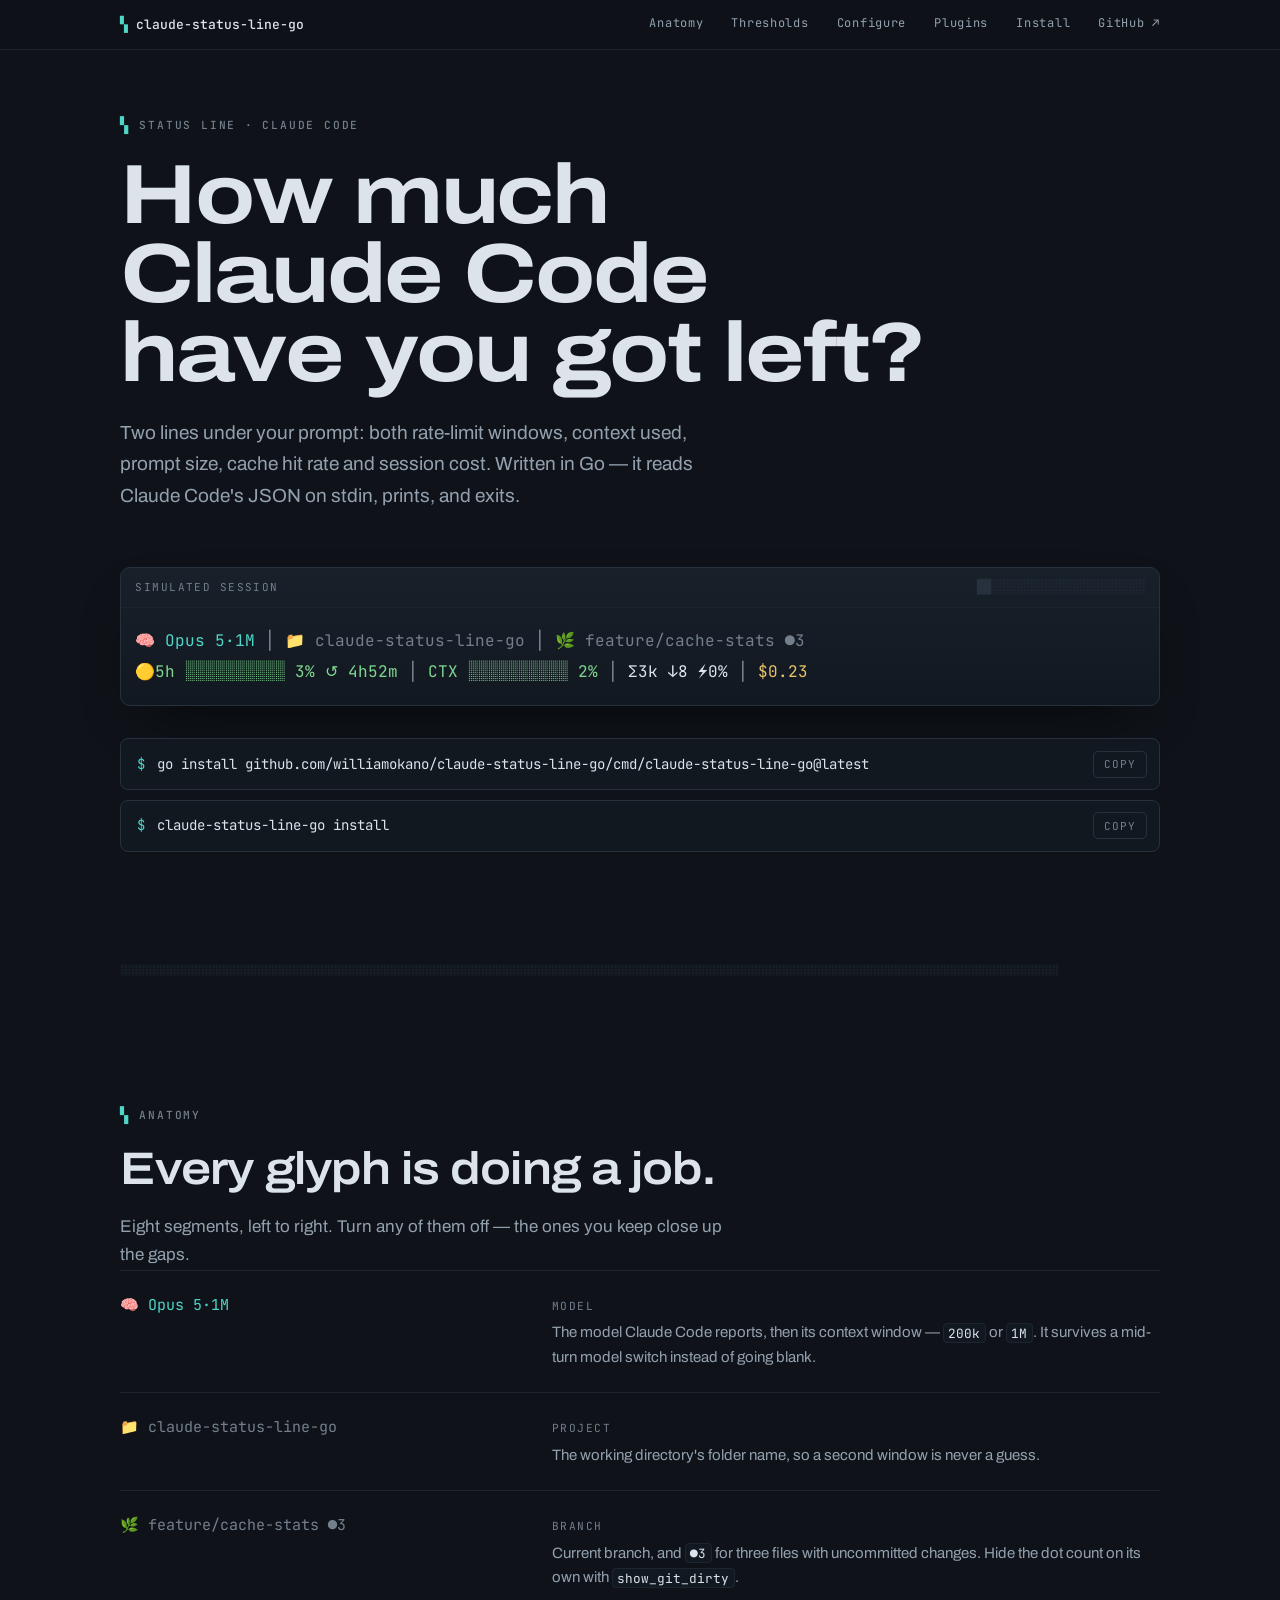
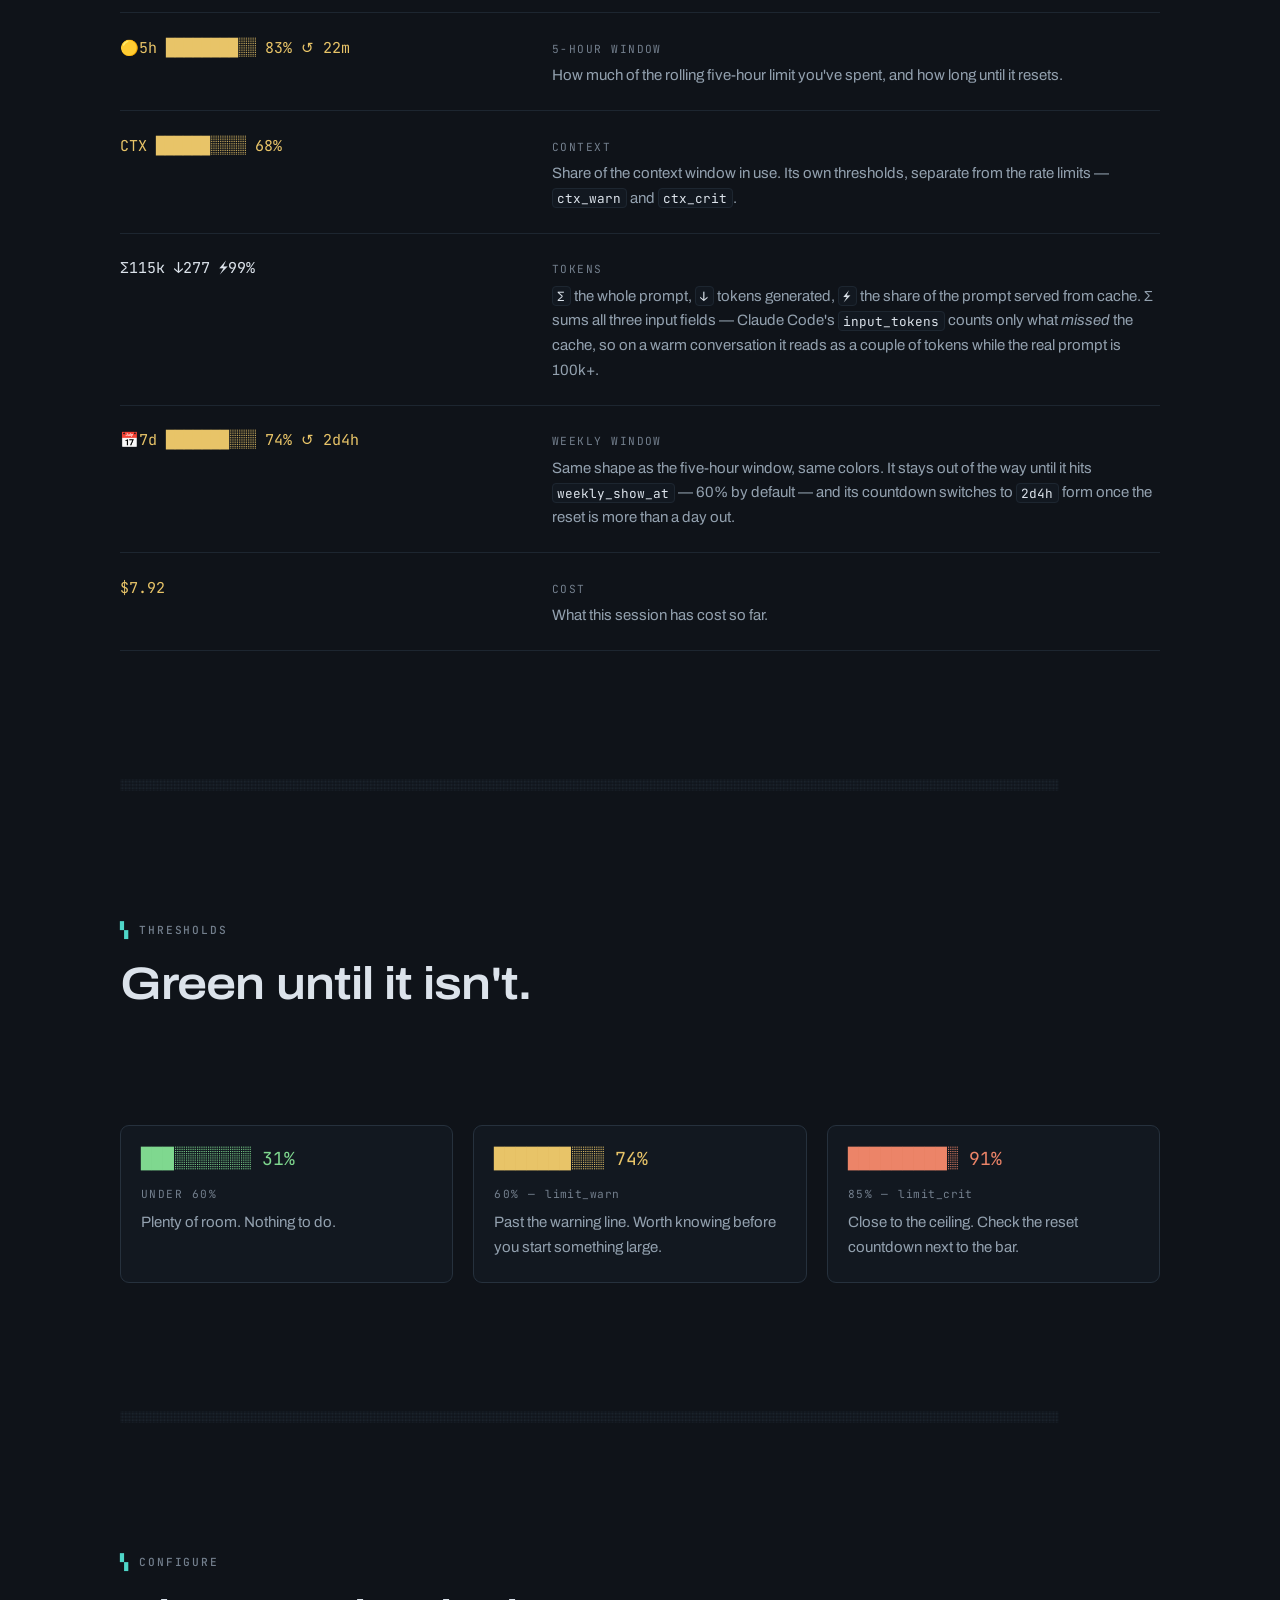
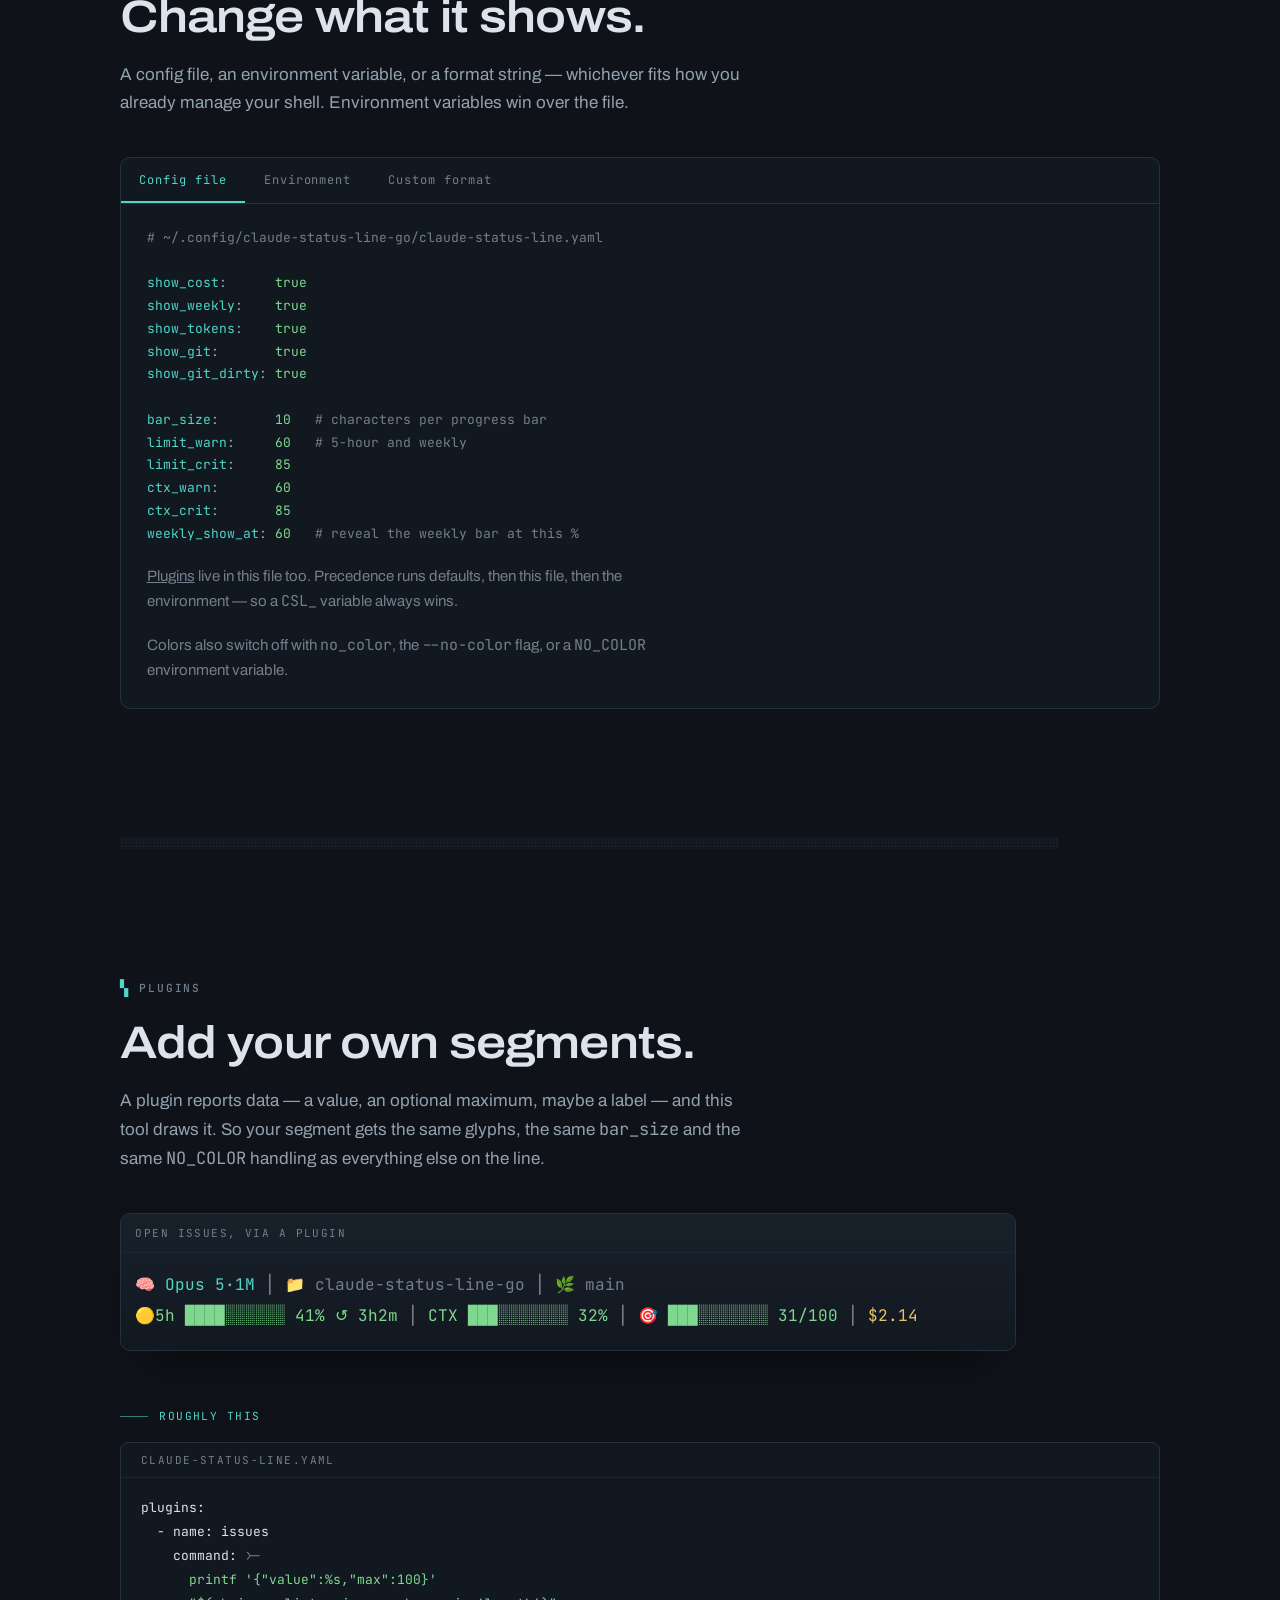
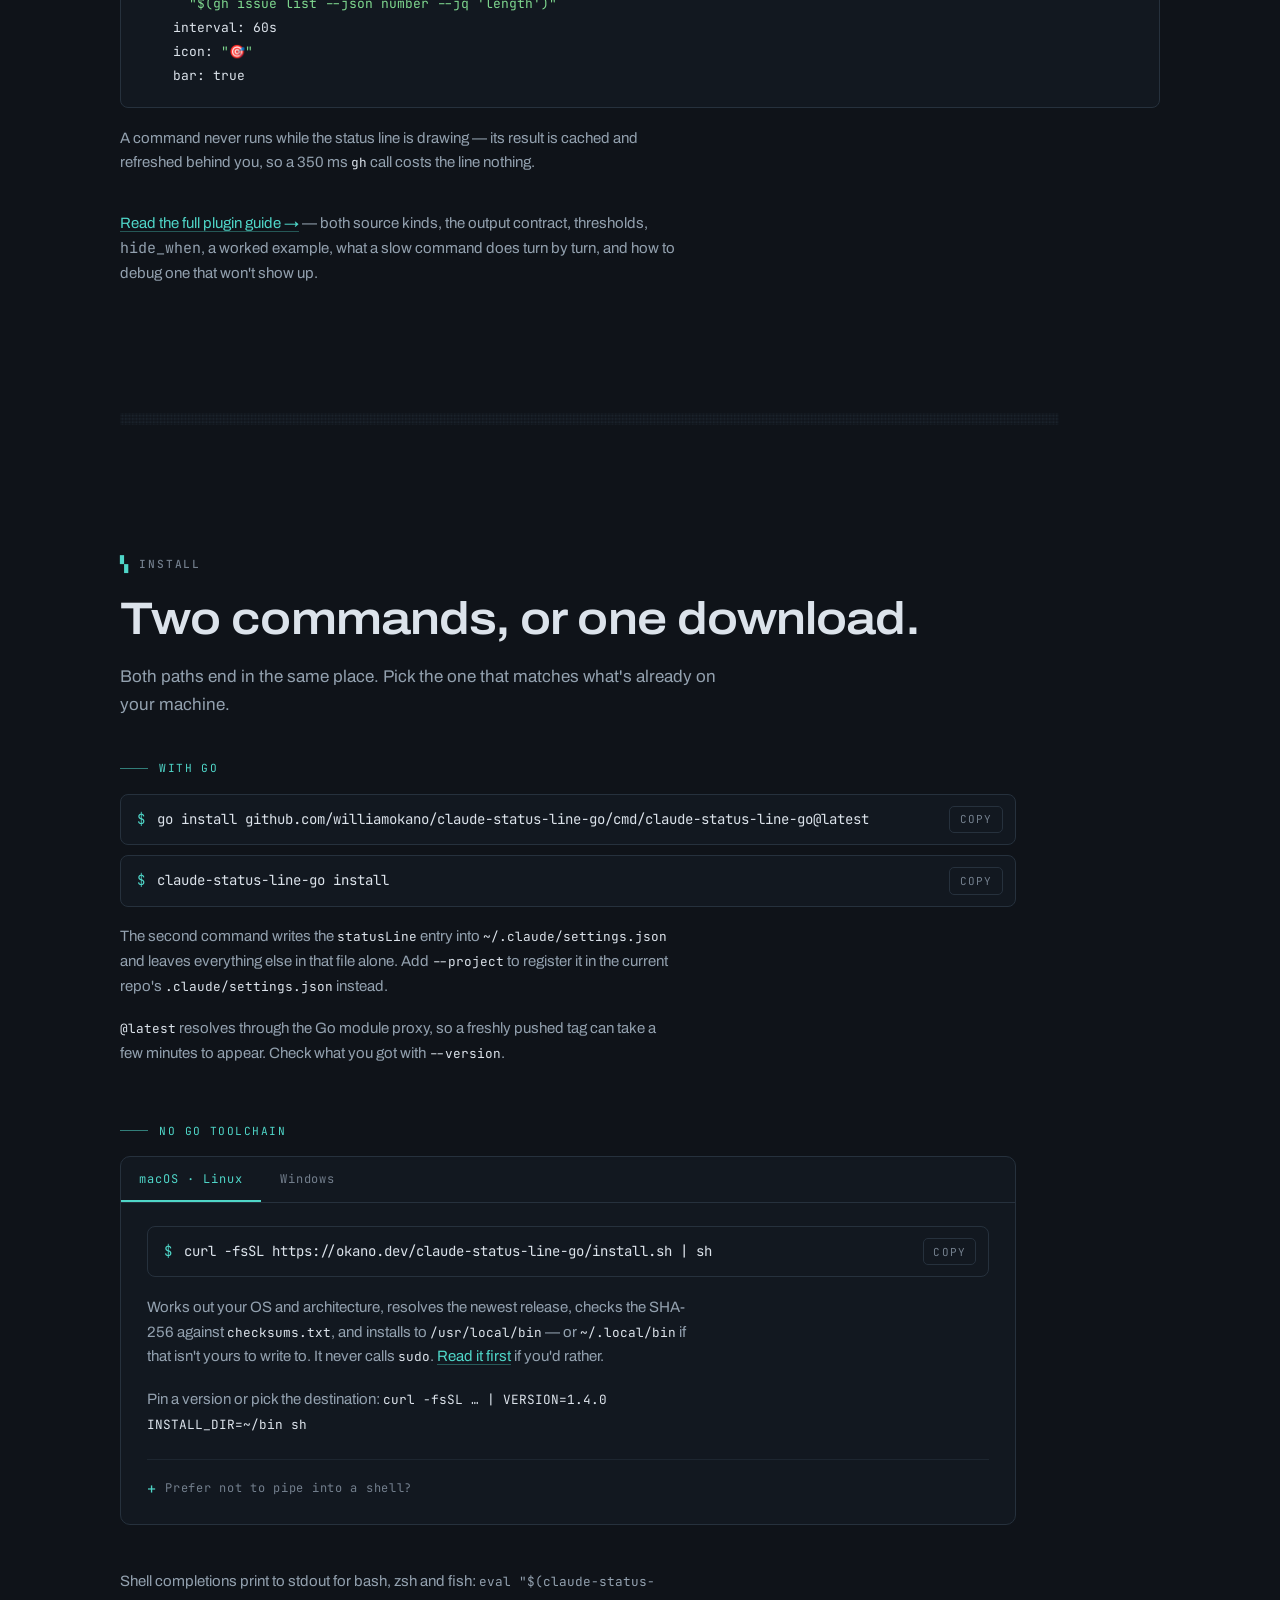
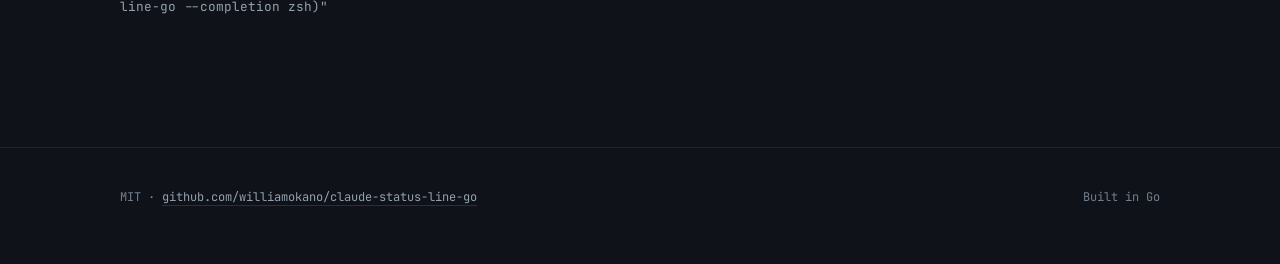
==== commit 230675c1: "docs: move the plugin guide to its own page The plugins section had grown to 42% of the landing page" ====
--- a/docs/index.html
+++ b/docs/index.html
@@ -21,355 +21,7 @@
 <link rel="preconnect" href="https://fonts.googleapis.com">
 <link rel="preconnect" href="https://fonts.gstatic.com" crossorigin>
 <link href="https://fonts.googleapis.com/css2?family=Archivo:wdth,wght@62..125,100..900&family=JetBrains+Mono:wght@400;500;700&display=swap" rel="stylesheet">
-<style>
-/* ── tokens ───────────────────────────────────────────────────────── */
-:root{
-  --ground:#0F1319;
-  --ground-2:#121820;
-  --surface:#18202A;
-  --line:#26313D;
-  --line-soft:#1D2630;
-  --ink:#DCE3EB;
-  --ink-2:#93A1AF;
-  --ink-3:#737F8D;   /* 4.57:1 on --ground — the floor for the small mono labels */
-  --cyan:#4FD6C8;
-  --green:#7FD88F;
-  --yellow:#E8C468;
-  --red:#EC8468;
-
-  --font-display:'Archivo','Helvetica Neue',Arial,sans-serif;
-  --font-mono:'JetBrains Mono',ui-monospace,'SF Mono',Menlo,Consolas,monospace;
-
-  --gutter:clamp(1.25rem,4vw,2.5rem);
-  --maxw:1120px;
-
-  /* Two prose sizes, and only two. Body is for the paragraph that introduces a
-     section; small is for every explanatory note inside one. Anything else and
-     paragraphs doing the same job end up at different sizes. */
-  --text-sm:.9375rem;
-}
-
-*,*::before,*::after{box-sizing:border-box}
-html{-webkit-text-size-adjust:100%}
-body{
-  margin:0;
-  background:var(--ground);
-  color:var(--ink);
-  font-family:var(--font-display);
-  font-weight:400;
-  font-size:clamp(1rem,0.96rem + 0.2vw,1.0625rem);
-  line-height:1.65;
-  -webkit-font-smoothing:antialiased;
-}
-img{max-width:100%}
-a{color:inherit}
-:focus-visible{outline:2px solid var(--cyan);outline-offset:3px;border-radius:2px}
-
-/* ── layout primitives ────────────────────────────────────────────── */
-.wrap{max-width:var(--maxw);margin-inline:auto;padding-inline:var(--gutter)}
-.section{padding-block:clamp(4.5rem,10vw,8rem)}
-.section.section--first{padding-block:clamp(2.5rem,6vw,4rem) clamp(4.5rem,10vw,7rem)}
-
-/* the product's own material, used as the page's divider */
-.rule{
-  font-family:var(--font-mono);
-  font-size:.75rem;
-  line-height:1;
-  color:var(--line);
-  overflow:hidden;
-  white-space:nowrap;
-  user-select:none;
-  height:.75rem;
-}
-
-.eyebrow{
-  font-family:var(--font-mono);
-  font-size:.7rem;
-  font-weight:500;
-  letter-spacing:.16em;
-  text-transform:uppercase;
-  color:var(--ink-3);
-  margin:0 0 1.25rem;
-  display:flex;
-  align-items:center;
-  gap:.6rem;
-}
-.eyebrow::before{content:'▚';color:var(--cyan);font-size:.85rem}
-
-h1,h2,h3{font-family:var(--font-display);margin:0;text-wrap:balance}
-h1{
-  font-size:clamp(2.5rem,1.2rem + 6vw,5.25rem);
-  font-weight:700;
-  font-stretch:118%;
-  line-height:.94;
-  letter-spacing:-.025em;
-}
-h2{
-  font-size:clamp(1.75rem,1.1rem + 2.6vw,2.85rem);
-  font-weight:600;
-  font-stretch:114%;
-  line-height:1.04;
-  letter-spacing:-.02em;
-}
-h3{font-size:1rem;font-weight:600;font-stretch:108%;line-height:1.3}
-.lede{
-  color:var(--ink-2);
-  max-width:56ch;
-  margin:1.5rem 0 0;
-  font-size:clamp(1.0625rem,1rem + 0.3vw,1.1875rem);
-}
-/* .note introduces a section, directly under its h2. A trailing note that sits
-   alongside block-level prose takes .note--sm so it matches its neighbours. */
-.note{color:var(--ink-2);max-width:62ch;margin:1.25rem 0 0}
-.note.note--sm{font-size:var(--text-sm)}
-.note a{color:var(--cyan);text-decoration:none;border-bottom:1px solid color-mix(in srgb,var(--cyan) 35%,transparent)}
-.note a:hover{border-bottom-color:var(--cyan)}
-
-/* ── nav ──────────────────────────────────────────────────────────── */
-.nav{
-  position:sticky;top:0;z-index:20;
-  background:color-mix(in srgb,var(--ground) 86%,transparent);
-  backdrop-filter:blur(12px);
-  border-bottom:1px solid var(--line-soft);
-}
-.nav__in{
-  max-width:var(--maxw);margin-inline:auto;padding:.85rem clamp(1rem,4vw,2.5rem);
-  display:flex;align-items:center;justify-content:space-between;gap:1rem;
-}
-.nav__mark{
-  font-family:var(--font-mono);font-size:clamp(.6875rem,2.6vw,.8125rem);font-weight:500;
-  color:var(--ink);text-decoration:none;display:flex;align-items:center;gap:.5rem;
-  white-space:nowrap;
-}
-.nav__mark span{color:var(--cyan)}
-.nav__links{display:flex;align-items:center;gap:clamp(.7rem,2.4vw,1.75rem)}
-.nav__links a{
-  font-family:var(--font-mono);font-size:clamp(.6875rem,2.4vw,.75rem);letter-spacing:.06em;
-  color:var(--ink-2);text-decoration:none;transition:color .15s;white-space:nowrap;
-}
-.nav__links a:hover{color:var(--cyan)}
-.nav__links a.is-hidden-sm,
-.nav__links a.is-hidden-xs{display:none}
-@media(min-width:430px){.nav__links a.is-hidden-xs{display:inline}}
-@media(min-width:760px){.nav__links a.is-hidden-sm{display:inline}}
-
-/* ── hero ─────────────────────────────────────────────────────────── */
-/* grid and flex children default to min-width:auto, so the pre-formatted
-   terminal content below would otherwise push the page wider than the phone */
-.hero__grid{display:grid;gap:clamp(2.5rem,5vw,3.5rem)}
-.hero__grid > *{min-width:0}
-
-/* ── status line block ────────────────────────────────────────────── */
-.sl{
-  border:1px solid var(--line);
-  background:linear-gradient(180deg,var(--surface),var(--ground-2));
-  border-radius:10px;
-  overflow:hidden;
-  box-shadow:0 24px 60px -30px rgba(0,0,0,.9);
-}
-.sl__bar{
-  display:flex;align-items:center;justify-content:space-between;gap:1rem;
-  padding:.6rem .9rem;
-  border-bottom:1px solid var(--line-soft);
-  font-family:var(--font-mono);font-size:.6875rem;
-  letter-spacing:.13em;text-transform:uppercase;color:var(--ink-3);
-}
-.sl__scrub{color:var(--line);letter-spacing:0;text-transform:none;font-size:.75rem;flex:none;display:none}
-@media(min-width:560px){.sl__scrub{display:block}}
-.sl__body{position:relative}
-.sl__scroll{overflow-x:auto;padding:1.1rem .9rem 1.2rem;scrollbar-width:thin}
-.sl__fade{
-  position:absolute;inset-block:0;right:0;width:2.5rem;pointer-events:none;
-  background:linear-gradient(90deg,transparent,#151C25);
-  transition:opacity .2s;
-}
-.sl__line{
-  font-family:var(--font-mono);
-  font-size:clamp(.5rem,1.55vw,1rem);
-  line-height:1.85;
-  white-space:pre;
-  margin:0;
-}
-.sl__line + .sl__line{margin-top:.1rem}
-.dim{color:var(--ink-3)}
-.cy{color:var(--cyan)}
-.ok{color:var(--green)}
-.warn{color:var(--yellow)}
-.crit{color:var(--red)}
-.money{color:var(--yellow)}
-.tok{color:var(--ink)}
-#weekly{display:none}
-#weekly.is-on{display:inline;animation:segIn .45s ease both}
-@keyframes segIn{from{opacity:0}to{opacity:1}}
-
-/* ── commands ─────────────────────────────────────────────────────── */
-.cmds{display:grid;gap:.625rem;margin-top:2rem;min-width:0}
-.cmd{
-  display:flex;align-items:center;gap:.75rem;min-width:0;
-  border:1px solid var(--line);border-radius:8px;
-  background:var(--ground-2);
-  padding:.7rem .75rem .7rem 1rem;
-}
-.cmd__prompt{color:var(--cyan);font-family:var(--font-mono);font-size:.875rem;flex:none}
-.cmd__text{
-  font-family:var(--font-mono);font-size:clamp(.7rem,1.9vw,.875rem);
-  color:var(--ink);overflow-x:auto;white-space:pre;flex:1;min-width:0;scrollbar-width:none;
-}
-.cmd__text::-webkit-scrollbar{display:none}
-.cmd__copy{
-  flex:none;font-family:var(--font-mono);font-size:.6875rem;letter-spacing:.1em;
-  text-transform:uppercase;color:var(--ink-3);
-  background:transparent;border:1px solid var(--line);border-radius:5px;
-  padding:.35rem .6rem;cursor:pointer;transition:color .15s,border-color .15s;
-}
-.cmd__copy:hover{color:var(--cyan);border-color:var(--cyan)}
-.cmd__copy[data-done="1"]{color:var(--green);border-color:var(--green)}
-
-/* ── install paths ────────────────────────────────────────────────── */
-/* stacked, never side by side — the recipe's longest line is ~90 chars and
-   goes unreadable in a half-width column */
-.ways{display:grid;gap:clamp(2.5rem,5vw,3.5rem);margin-top:2.5rem;max-width:56rem}
-.way{min-width:0}
-.way__label{
-  font-family:var(--font-mono);font-size:.7rem;letter-spacing:.13em;
-  text-transform:uppercase;color:var(--cyan);margin:0 0 1rem;
-  display:flex;align-items:center;gap:.7rem;
-}
-.way__label::before{content:'';width:1.75rem;height:1px;background:currentColor;opacity:.55;flex:none}
-.way__note{margin:1.1rem 0 0;color:var(--ink-2);font-size:var(--text-sm);max-width:62ch}
-.way__note code{font-family:var(--font-mono);font-size:.85em;color:var(--ink)}
-.way__note a{color:var(--cyan);text-decoration:none;border-bottom:1px solid color-mix(in srgb,var(--cyan) 35%,transparent)}
-.way__note a:hover{border-bottom-color:var(--cyan)}
-
-.code{border:1px solid var(--line);border-radius:8px;background:var(--ground-2);overflow:hidden;min-width:0}
-.code__bar{
-  display:flex;align-items:center;justify-content:space-between;gap:1rem;
-  padding:.5rem .6rem .5rem 1.25rem;border-bottom:1px solid var(--line-soft);
-  font-family:var(--font-mono);font-size:.6875rem;letter-spacing:.13em;
-  text-transform:uppercase;color:var(--ink-3);
-}
-.code__copy{
-  flex:none;font-family:var(--font-mono);font-size:.6875rem;letter-spacing:.1em;
-  text-transform:uppercase;color:var(--ink-3);
-  background:transparent;border:1px solid var(--line);border-radius:5px;
-  padding:.3rem .55rem;cursor:pointer;transition:color .15s,border-color .15s;
-}
-.code__copy:hover{color:var(--cyan);border-color:var(--cyan)}
-.code__copy[data-done="1"]{color:var(--green);border-color:var(--green)}
-.code pre{
-  margin:0;padding:1.15rem 1.25rem;overflow-x:auto;
-  font-family:var(--font-mono);font-size:clamp(.72rem,1.7vw,.8125rem);
-  line-height:1.85;color:var(--ink);scrollbar-width:thin;
-}
-.code pre .s{color:var(--green)}
-.code pre .c{color:var(--ink-3)}
-
-.drop{margin-top:1.4rem;border-top:1px solid var(--line-soft);padding-top:1.2rem}
-.drop summary{
-  font-family:var(--font-mono);font-size:.75rem;letter-spacing:.06em;
-  color:var(--ink-3);cursor:pointer;list-style:none;
-  display:flex;align-items:center;gap:.55rem;
-}
-.drop summary::-webkit-details-marker{display:none}
-.drop summary::before{content:'+';color:var(--cyan);font-size:.95rem;line-height:1}
-.drop[open] summary::before{content:'−'}
-.drop summary:hover{color:var(--ink-2)}
-.drop .code{margin-top:1.2rem}
-
-/* ── anatomy ──────────────────────────────────────────────────────── */
-.seg{
-  display:grid;grid-template-columns:minmax(0,1fr);gap:.5rem 2rem;
-  padding:1.4rem 0;
-  border-top:1px solid var(--line-soft);
-}
-.seg:last-child{border-bottom:1px solid var(--line-soft)}
-@media(min-width:860px){
-  .seg{grid-template-columns:minmax(0,25rem) minmax(0,1fr);align-items:baseline}
-}
-.seg__code{
-  font-family:var(--font-mono);font-size:clamp(.75rem,1.8vw,.9375rem);
-  white-space:pre;overflow-x:auto;scrollbar-width:none;
-}
-.seg__code::-webkit-scrollbar{display:none}
-.seg__name{
-  font-family:var(--font-mono);font-size:.7rem;letter-spacing:.13em;
-  text-transform:uppercase;color:var(--ink-3);margin:0 0 .3rem;
-}
-.seg__text{margin:0;color:var(--ink-2);font-size:var(--text-sm)}
-.seg__text code{
-  font-family:var(--font-mono);font-size:.85em;color:var(--ink);
-  background:var(--ground-2);border:1px solid var(--line-soft);
-  border-radius:4px;padding:.05em .35em;
-}
-
-/* ── thresholds ───────────────────────────────────────────────────── */
-.ramp{display:grid;gap:1rem;margin-top:2.5rem}
-@media(min-width:760px){.ramp{grid-template-columns:repeat(3,1fr);gap:1.25rem}}
-.step{
-  border:1px solid var(--line);border-radius:9px;
-  background:var(--ground-2);padding:1.25rem 1.25rem 1.4rem;
-}
-.step__bar{font-family:var(--font-mono);font-size:1.125rem;line-height:1.4;white-space:pre}
-.step__label{
-  font-family:var(--font-mono);font-size:.7rem;letter-spacing:.13em;
-  text-transform:uppercase;color:var(--ink-3);margin:.85rem 0 .45rem;
-}
-.step__label code{text-transform:none;font-family:var(--font-mono);letter-spacing:.04em}
-.step__text{margin:0;font-size:var(--text-sm);color:var(--ink-2)}
-
-/* ── tabs ─────────────────────────────────────────────────────────── */
-.tabs{margin-top:2.5rem;border:1px solid var(--line);border-radius:10px;overflow:hidden;background:var(--ground-2)}
-.tabs__list{display:flex;overflow-x:auto;border-bottom:1px solid var(--line);scrollbar-width:none}
-.tabs__list::-webkit-scrollbar{display:none}
-.tab{
-  flex:none;font-family:var(--font-mono);font-size:.75rem;letter-spacing:.08em;
-  color:var(--ink-3);background:transparent;border:0;
-  border-bottom:2px solid transparent;
-  padding:.85rem 1.15rem;cursor:pointer;white-space:nowrap;transition:color .15s;
-}
-.tab:hover{color:var(--ink-2)}
-.tab[aria-selected="true"]{color:var(--cyan);border-bottom-color:var(--cyan)}
-.panel{padding:1.4rem clamp(1rem,3vw,1.6rem) 1.6rem}
-.panel[hidden]{display:none}
-.panel pre{
-  margin:0;overflow-x:auto;
-  font-family:var(--font-mono);font-size:clamp(.75rem,1.8vw,.8125rem);
-  line-height:1.75;color:var(--ink-2);
-}
-.panel pre .k{color:var(--cyan)}
-.panel pre .v{color:var(--green)}
-.panel pre .c{color:var(--ink-3)}
-.panel pre .s{color:var(--yellow)}
-.panel__note{margin:1.2rem 0 0;font-size:var(--text-sm);color:var(--ink-3);max-width:60ch}
-
-.vars{display:grid;gap:0;margin:0}
-@media(min-width:700px){.vars{grid-template-columns:repeat(2,minmax(0,1fr));column-gap:2.5rem}}
-.var{display:flex;justify-content:space-between;gap:1rem;padding:.55rem 0;border-bottom:1px solid var(--line-soft)}
-.var dt{font-family:var(--font-mono);font-size:.8125rem;color:var(--ink)}
-.var dd{margin:0;font-family:var(--font-mono);font-size:.8125rem;color:var(--ink-3);text-align:right;flex:none}
-
-.ph{display:flex;flex-wrap:wrap;gap:.4rem;margin:0}
-.ph span{
-  font-family:var(--font-mono);font-size:.75rem;color:var(--ink-2);
-  border:1px solid var(--line);border-radius:5px;padding:.25rem .5rem;
-  background:var(--ground);
-}
-
-/* ── footer ───────────────────────────────────────────────────────── */
-.foot{border-top:1px solid var(--line-soft);padding-block:2.5rem 3.5rem}
-.foot__in{display:flex;flex-wrap:wrap;gap:1rem 2rem;align-items:center;justify-content:space-between}
-.foot p{margin:0;font-family:var(--font-mono);font-size:.75rem;color:var(--ink-3)}
-.foot a{color:var(--ink-2);text-decoration:none;border-bottom:1px solid var(--line)}
-.foot a:hover{color:var(--cyan);border-bottom-color:var(--cyan)}
-
-/* ── motion ───────────────────────────────────────────────────────── */
-.reveal{opacity:0;transform:translateY(14px);transition:opacity .6s ease,transform .6s ease}
-.reveal.is-in{opacity:1;transform:none}
-@media(prefers-reduced-motion:reduce){
-  *{animation:none!important;transition:none!important}
-  .reveal{opacity:1;transform:none}
-}
-</style>
+<link rel="stylesheet" href="style.css">
 </head>
 <body>
 
@@ -380,7 +32,7 @@
       <a href="#anatomy" class="is-hidden-xs">Anatomy</a>
       <a href="#thresholds" class="is-hidden-sm">Thresholds</a>
       <a href="#configure" class="is-hidden-sm">Configure</a>
-      <a href="#plugins" class="is-hidden-xs">Plugins</a>
+      <a href="plugins/" class="is-hidden-xs">Plugins</a>
       <a href="#install">Install</a>
       <a href="https://github.com/williamokano/claude-status-line-go">GitHub&nbsp;↗</a>
     </div>
@@ -586,7 +238,7 @@
 <span class="k">ctx_crit</span>:       <span class="v">85</span>
 <span class="k">weekly_show_at</span>: <span class="v">60</span>   <span class="c"># reveal the weekly bar at this %</span></pre>
           <p class="panel__note">
-            <a href="#plugins">Plugins</a> live in this file too. Precedence runs
+            <a href="plugins/">Plugins</a> live in this file too. Precedence runs
             defaults, then this file, then the environment — so a
             <code style="font-family:var(--font-mono)">CSL_</code> variable always wins.
           </p>
@@ -643,6 +295,7 @@
   <div class="wrap"><div class="rule" aria-hidden="true"></div></div>
 
   <!-- ── plugins ──────────────────────────────────────────────────── -->
+  <!-- ── plugins (teaser; the full story lives at /plugins/) ──────── -->
   <section class="section" id="plugins">
     <div class="wrap">
       <p class="eyebrow">Plugins</p>
@@ -652,8 +305,7 @@
         this tool draws it. So your segment gets the same glyphs, the same
         <code style="font-family:var(--font-mono)">bar_size</code> and the same
         <code style="font-family:var(--font-mono)">NO_COLOR</code> handling as
-        everything else on the line, rather than each plugin reinventing bars and
-        colors slightly differently.
+        everything else on the line.
       </p>
 
       <div class="sl reveal" style="margin-top:2.5rem;max-width:56rem">
@@ -666,11 +318,10 @@
         </div>
       </div>
 
-      <div class="ways reveal">
-        <div class="way">
-          <p class="way__label">From a command</p>
-          <div class="code">
-            <div class="code__bar"><span>claude-status-line.yaml</span></div>
+      <div class="way reveal" style="margin-top:clamp(2.5rem,5vw,3.5rem)">
+        <p class="way__label">Roughly this</p>
+        <div class="code">
+          <div class="code__bar"><span>claude-status-line.yaml</span></div>
 <pre><span class="k">plugins</span>:
   - <span class="k">name</span>: <span class="v">issues</span>
     <span class="k">command</span>: <span class="c">&gt;-</span>
@@ -678,177 +329,20 @@
       <span class="s">"$(gh issue list --json number --jq 'length')"</span>
     <span class="k">interval</span>: <span class="v">60s</span>
     <span class="k">icon</span>: <span class="s">"🎯"</span>
-    <span class="k">bar</span>: <span class="v">true</span>
-    <span class="k">thresholds</span>:
-      - { <span class="k">at</span>: <span class="v">0</span>,  <span class="k">color</span>: <span class="v">green</span> }
-      - { <span class="k">at</span>: <span class="v">40</span>, <span class="k">color</span>: <span class="v">yellow</span> }
-      - { <span class="k">at</span>: <span class="v">70</span>, <span class="k">color</span>: <span class="v">red</span> }</pre>
-          </div>
-          <p class="way__note">
-            A command never runs while the status line is drawing. Its result is
-            cached; a render reads that and, when it's older than
-            <code>interval</code>, hands the work to a detached process and draws
-            the stale value straight away. A 350&nbsp;ms
-            <code>gh</code> call costs the line nothing — it just means the number
-            can be up to <code>interval</code> old.
-          </p>
-          <p class="way__note">
-            <code>thresholds</code> is a list, and <code>at</code> is a lower bound
-            in percent. There's no invert flag: for a ramp where more is better,
-            write the colors the other way round.
-          </p>
-        </div>
-
-        <div class="way">
-          <p class="way__label">From a file</p>
-          <div class="code">
-            <div class="code__bar"><span>claude-status-line.yaml</span></div>
-<pre><span class="k">plugins</span>:
-  - <span class="k">name</span>: <span class="v">spec</span>
-    <span class="k">file</span>: <span class="v">.claude/spec-state.json</span>
-    <span class="k">icon</span>: <span class="s">"🧩"</span>
-    <span class="k">bar</span>: <span class="v">true</span>
-    <span class="k">display</span>: <span class="s">"{icon} {label} {bar} {value}/{max}"</span>
-    <span class="k">hide_when</span>: <span class="v">zero</span>   <span class="c"># nothing left to do, so say nothing</span></pre>
-          </div>
-          <p class="way__note">
-            Read straight off disk, so it costs nothing at all. This is the one to
-            reach for when something already writes the data — a Claude Code hook
-            firing on the event that changes it beats polling for it.
-          </p>
-          <p class="way__note">
-            <code>hide_when</code> keeps counters out of the way when they've
-            nothing to say: <code>zero</code> when the value is 0,
-            <code>full</code> when it reaches its maximum.
-          </p>
-        </div>
-      </div>
-
-      <div class="way reveal" style="margin-top:clamp(2.5rem,5vw,3.5rem)">
-        <p class="way__label">What a slow command actually does</p>
-        <p class="way__note" style="margin-top:0">
-          Five consecutive renders with a command that takes 800&nbsp;ms, timed on
-          a real terminal. The command never lands on the render path, so the cost
-          of the status line doesn't move.
+    <span class="k">bar</span>: <span class="v">true</span></pre>
+        </div>
+        <p class="way__note">
+          A command never runs while the status line is drawing — its result is
+          cached and refreshed behind you, so a 350&nbsp;ms
+          <code>gh</code> call costs the line nothing.
         </p>
-
-        <div style="margin-top:1.4rem">
-          <div class="seg">
-            <div class="seg__code"><span class="dim">1 ·</span> <span class="ok">4 ms</span> <span class="dim">· (nothing)</span></div>
-            <div>
-              <p class="seg__name">Cold</p>
-              <p class="seg__text">No cached value, so no segment. The render hands the command to a detached process and exits without waiting.</p>
-            </div>
-          </div>
-          <div class="seg">
-            <div class="seg__code"><span class="dim">2 ·</span> <span class="ok">5 ms</span> <span class="dim">·</span> 🧩 █░░░░░░░░░ 1/10</div>
-            <div>
-              <p class="seg__name">First value</p>
-              <p class="seg__text">The background run finished, so the cache has something to draw.</p>
-            </div>
-          </div>
-          <div class="seg">
-            <div class="seg__code"><span class="dim">3 ·</span> <span class="ok">3 ms</span> <span class="dim">·</span> 🧩 █░░░░░░░░░ 1/10</div>
-            <div>
-              <p class="seg__name">Fresh</p>
-              <p class="seg__text">Inside <code>interval</code>, so nothing is spawned at all — this is a file read and no more.</p>
-            </div>
-          </div>
-          <div class="seg">
-            <div class="seg__code"><span class="dim">4 ·</span> <span class="ok">5 ms</span> <span class="dim">·</span> 🧩 █░░░░░░░░░ 1/10</div>
-            <div>
-              <p class="seg__name">Stale</p>
-              <p class="seg__text">Past <code>interval</code>. The <em>old</em> value is drawn immediately and a refresh starts behind it — you never wait 800&nbsp;ms for a number.</p>
-            </div>
-          </div>
-          <div class="seg">
-            <div class="seg__code"><span class="dim">5 ·</span> <span class="ok">5 ms</span> <span class="dim">·</span> 🧩 ██░░░░░░░░ 2/10</div>
-            <div>
-              <p class="seg__name">Caught up</p>
-              <p class="seg__text">The refresh landed, so the next render shows it. The trade is that a number can be up to <code>interval</code> old — never that the line is slow.</p>
-            </div>
-          </div>
-        </div>
-
-        <p class="way__note">
-          If the command fails, the last good value stays on screen rather than the
-          segment vanishing. If it has never succeeded, there's simply nothing to draw.
-        </p>
-      </div>
-
-      <div class="way reveal" style="margin-top:clamp(2.5rem,5vw,3.5rem)">
-        <p class="way__label">A real one, start to finish</p>
-        <p class="way__note" style="margin-top:0">
-          Commits you haven't pushed. No API tokens, no setup — it works in any git
-          repo, and <code>hide_when: zero</code> means it's invisible until you're
-          actually behind.
-        </p>
-        <div class="code" style="margin-top:1.4rem">
-          <div class="code__bar">
-            <span>claude-status-line.yaml</span>
-            <button class="code__copy" type="button" data-copy-from="#recipe-unpushed">Copy</button>
-          </div>
-<pre id="recipe-unpushed"><span class="k">plugins</span>:
-  - <span class="k">name</span>: <span class="v">unpushed</span>
-    <span class="k">command</span>: <span class="c">&gt;-</span>
-      <span class="s">printf '{"value":%s,"max":20,"label":"unpushed"}'</span>
-      <span class="s">"$(git log --oneline @{u}.. 2&gt;/dev/null | wc -l)"</span>
-    <span class="k">interval</span>: <span class="v">30s</span>
-    <span class="k">icon</span>: <span class="s">"⬆"</span>
-    <span class="k">bar</span>: <span class="v">true</span>
-    <span class="k">hide_when</span>: <span class="v">zero</span>
-    <span class="k">thresholds</span>:
-      - { <span class="k">at</span>: <span class="v">0</span>,  <span class="k">color</span>: <span class="v">green</span> }
-      - { <span class="k">at</span>: <span class="v">25</span>, <span class="k">color</span>: <span class="v">yellow</span> }
-      - { <span class="k">at</span>: <span class="v">50</span>, <span class="k">color</span>: <span class="v">red</span> }</pre>
-        </div>
-        <div class="sl" style="margin-top:1.4rem">
-          <div class="sl__bar"><span>Three commits behind, then in sync</span></div>
-          <div class="sl__body">
-            <div class="sl__scroll">
-              <p class="sl__line"><span class="ok">🟡5h ░░░░░░░░░░ 0%</span><span class="dim"> │ </span><span class="ok">CTX ░░░░░░░░░░ 0%</span><span class="dim"> │ </span><span class="ok">⬆ █░░░░░░░░░ 3/20</span><span class="dim"> │ </span><span class="money">$0.00</span></p>
-              <p class="sl__line"><span class="ok">🟡5h ░░░░░░░░░░ 0%</span><span class="dim"> │ </span><span class="ok">CTX ░░░░░░░░░░ 0%</span><span class="dim"> │ </span><span class="money">$0.00</span></p>
-            </div>
-          </div>
-        </div>
-        <p class="way__note">
-          The second line is the same plugin after pushing: at zero it takes no
-          space at all. Outside a git repo, or on a branch with no upstream, the
-          count is zero and the segment stays hidden — no error, no noise.
-        </p>
-      </div>
-
-      <div class="way reveal" style="margin-top:clamp(2.5rem,5vw,3.5rem)">
-        <p class="way__label">When one doesn't show up</p>
-        <div class="cmds" style="margin-top:0;max-width:34rem">
-          <div class="cmd">
-            <span class="cmd__prompt" aria-hidden="true">$</span>
-            <code class="cmd__text">claude-status-line-go plugins</code>
-            <button class="cmd__copy" type="button" data-copy="claude-status-line-go plugins">Copy</button>
-          </div>
-        </div>
-        <p class="way__note">
-          Claude Code discards this tool's stderr, so a plugin that fails has
-          nowhere to say so — it just doesn't appear. This prints each plugin's
-          source, cache age and the segment it renders.
-          <code>plugins refresh</code> runs the commands in the foreground and
-          shows you the error.
-        </p>
-        <p class="way__note">
-          Cached values are per plugin and per project, so they build up as you
-          move between repos. Every background refresh prunes the ones that can't
-          matter any more — plugins you've removed, anything untouched for a
-          fortnight — and <code>plugins clean</code> does it on demand.
-        </p>
-      </div>
-
-      <p class="note note--sm reveal" style="margin-top:2.75rem">
-        A plugin emits JSON on stdout —
-        <code style="font-family:var(--font-mono);font-size:.85em">{"value": 12, "max": 33, "label": "aplicar"}</code>
-        — and bare text counts too, so <code style="font-family:var(--font-mono)">echo "12 left"</code>
-        is a valid plugin. Any key outside the contract is reachable as
-        <code style="font-family:var(--font-mono)">{plugin.name.key}</code>, which is how
-        one plugin reports several things at once.
+      </div>
+
+      <p class="note note--sm reveal" style="margin-top:2.25rem">
+        <a href="plugins/">Read the full plugin guide →</a> — both source kinds, the
+        output contract, thresholds, <code style="font-family:var(--font-mono)">hide_when</code>,
+        a worked example, what a slow command does turn by turn, and how to debug one
+        that won't show up.
       </p>
     </div>
   </section>
@@ -1001,152 +495,6 @@
   </div>
 </footer>
 
-<script>
-(function(){
-  'use strict';
-
-  var reduce = window.matchMedia('(prefers-reduced-motion: reduce)').matches;
-
-  /* ── divider rows, sized to the element ──────────────────────── */
-  function fillRules(){
-    document.querySelectorAll('.rule').forEach(function(el){
-      var n = Math.ceil(el.clientWidth / 8) + 4;
-      el.textContent = '░'.repeat(n);
-    });
-  }
-  fillRules();
-  window.addEventListener('resize', fillRules);
-
-  /* ── the right-edge fade only earns its place when there's more to see ── */
-  var scroller = document.querySelector('.sl__scroll'),
-      fade = document.querySelector('.sl__fade');
-  function syncFade(){
-    fade.style.opacity = scroller.scrollWidth > scroller.clientWidth + 2 ? '1' : '0';
-  }
-  syncFade();
-  window.addEventListener('resize', syncFade);
-  scroller.addEventListener('scroll', syncFade);
-
-  /* ── copy buttons ────────────────────────────────────────────── */
-  document.querySelectorAll('[data-copy],[data-copy-from]').forEach(function(btn){
-    btn.addEventListener('click', function(){
-      var text = btn.dataset.copy != null
-        ? btn.dataset.copy
-        : document.querySelector(btn.dataset.copyFrom).textContent;
-      navigator.clipboard.writeText(text).then(function(){
-        btn.textContent = 'Copied';
-        btn.dataset.done = '1';
-        setTimeout(function(){ btn.textContent = 'Copy'; delete btn.dataset.done; }, 1600);
-      });
-    });
-  });
-
-  /* ── tabs — each list is independent of the others ───────────── */
-  document.querySelectorAll('.tabs__list').forEach(function(list){
-    var tabs = Array.prototype.slice.call(list.querySelectorAll('.tab'));
-    function select(i){
-      tabs.forEach(function(t, j){
-        var on = i === j;
-        t.setAttribute('aria-selected', on ? 'true' : 'false');
-        t.tabIndex = on ? 0 : -1;
-        document.getElementById(t.getAttribute('aria-controls')).hidden = !on;
-      });
-    }
-    tabs.forEach(function(t, i){
-      t.addEventListener('click', function(){ select(i); });
-      t.addEventListener('keydown', function(e){
-        var d = e.key === 'ArrowRight' ? 1 : e.key === 'ArrowLeft' ? -1 : 0;
-        if (!d) return;
-        e.preventDefault();
-        var n = (i + d + tabs.length) % tabs.length;
-        select(n);
-        tabs[n].focus();
-      });
-    });
-  });
-
-  /* Open the Windows tab for Windows visitors. macOS/Linux stays the default,
-     so a failed guess still lands on the tab that covers two of three. */
-  var winTab = document.getElementById('tab-win');
-  if (winTab) {
-    var plat = (navigator.userAgentData && navigator.userAgentData.platform) ||
-               navigator.platform || navigator.userAgent || '';
-    if (/win/i.test(plat)) winTab.click();
-  }
-
-  /* ── scroll reveal ───────────────────────────────────────────── */
-  var reveals = document.querySelectorAll('.reveal');
-  if (reduce || !('IntersectionObserver' in window)) {
-    reveals.forEach(function(el){ el.classList.add('is-in'); });
-  } else {
-    var io = new IntersectionObserver(function(entries){
-      entries.forEach(function(en){
-        if (en.isIntersecting) { en.target.classList.add('is-in'); io.unobserve(en.target); }
-      });
-    }, { rootMargin: '0px 0px -12% 0px' });
-    reveals.forEach(function(el){ io.observe(el); });
-  }
-
-  /* ── the status line itself ──────────────────────────────────── */
-  var BAR = 10, LOOP = 26000;
-  var five = document.getElementById('five'),
-      ctx = document.getElementById('ctx'),
-      tokens = document.getElementById('tokens'),
-      weekly = document.getElementById('weekly'),
-      weeklyInner = document.getElementById('weeklyInner'),
-      cost = document.getElementById('cost'),
-      scrub = document.getElementById('scrub');
-
-  function bar(pct){
-    var f = Math.round(pct / 100 * BAR);
-    return '█'.repeat(f) + '░'.repeat(BAR - f);
-  }
-  function level(pct, warn, crit){
-    return pct >= crit ? 'crit' : pct >= warn ? 'warn' : 'ok';
-  }
-  function k(n){
-    return n >= 1000 ? Math.round(n / 1000) + 'k' : String(Math.round(n));
-  }
-  function hm(mins){
-    var t = Math.round(mins), h = Math.floor(t / 60), m = t % 60;
-    return h > 0 ? h + 'h' + m + 'm' : m + 'm';
-  }
-
-  function frame(p){
-    var e = p * p * (3 - 2 * p);              // smoothstep
-
-    var f = 92 * e;
-    five.className = level(f, 60, 85);
-    five.textContent = '🟡5h ' + bar(f) + ' ' + Math.round(f) + '% ↺ ' + hm(300 - 278 * e);
-
-    var c = 71 * e;
-    ctx.className = level(c, 60, 85);
-    ctx.textContent = 'CTX ' + bar(c) + ' ' + Math.round(c) + '%';
-
-    var hit = p < 0.12 ? 0 : Math.min(99, (p - 0.12) / 0.3 * 99);
-    tokens.textContent = 'Σ' + k(115000 * e) + ' ↓' + k(277 * e) + ' ⚡' + Math.round(hit) + '%';
-
-    var w = 74 * e;
-    weeklyInner.className = level(w, 60, 85);
-    weeklyInner.textContent = '📅7d ' + bar(w) + ' ' + Math.round(w) + '% ↺ 2d4h';
-    weekly.classList.toggle('is-on', w >= 60);   // weekly_show_at
-
-    cost.textContent = '$' + (7.92 * e).toFixed(2);
-    scrub.textContent = '█'.repeat(Math.round(p * 24)) + '░'.repeat(24 - Math.round(p * 24));
-  }
-
-  if (reduce) {
-    frame(1);
-  } else {
-    var t0 = null;
-    requestAnimationFrame(function step(ts){
-      if (t0 === null) t0 = ts;
-      var p = ((ts - t0) % LOOP) / LOOP;
-      frame(p < 0.88 ? p / 0.88 : 1);          // fill, then hold before looping
-      requestAnimationFrame(step);
-    });
-  }
-})();
-</script>
+<script src="app.js"></script>
 </body>
 </html>
--- a/docs/style.css
+++ b/docs/style.css
@@ -0,0 +1,350 @@
+/* ── tokens ───────────────────────────────────────────────────────── */
+:root{
+  --ground:#0F1319;
+  --ground-2:#121820;
+  --surface:#18202A;
+  --line:#26313D;
+  --line-soft:#1D2630;
+  --ink:#DCE3EB;
+  --ink-2:#93A1AF;
+  --ink-3:#737F8D;   /* 4.57:1 on --ground — the floor for the small mono labels */
+  --cyan:#4FD6C8;
+  --green:#7FD88F;
+  --yellow:#E8C468;
+  --red:#EC8468;
+
+  --font-display:'Archivo','Helvetica Neue',Arial,sans-serif;
+  --font-mono:'JetBrains Mono',ui-monospace,'SF Mono',Menlo,Consolas,monospace;
+
+  --gutter:clamp(1.25rem,4vw,2.5rem);
+  --maxw:1120px;
+
+  /* Two prose sizes, and only two. Body is for the paragraph that introduces a
+     section; small is for every explanatory note inside one. Anything else and
+     paragraphs doing the same job end up at different sizes. */
+  --text-sm:.9375rem;
+}
+
+*,*::before,*::after{box-sizing:border-box}
+html{-webkit-text-size-adjust:100%}
+body{
+  margin:0;
+  background:var(--ground);
+  color:var(--ink);
+  font-family:var(--font-display);
+  font-weight:400;
+  font-size:clamp(1rem,0.96rem + 0.2vw,1.0625rem);
+  line-height:1.65;
+  -webkit-font-smoothing:antialiased;
+}
+img{max-width:100%}
+a{color:inherit}
+:focus-visible{outline:2px solid var(--cyan);outline-offset:3px;border-radius:2px}
+
+/* ── layout primitives ────────────────────────────────────────────── */
+.wrap{max-width:var(--maxw);margin-inline:auto;padding-inline:var(--gutter)}
+.section{padding-block:clamp(4.5rem,10vw,8rem)}
+.section.section--first{padding-block:clamp(2.5rem,6vw,4rem) clamp(4.5rem,10vw,7rem)}
+
+/* the product's own material, used as the page's divider */
+.rule{
+  font-family:var(--font-mono);
+  font-size:.75rem;
+  line-height:1;
+  color:var(--line);
+  overflow:hidden;
+  white-space:nowrap;
+  user-select:none;
+  height:.75rem;
+}
+
+.eyebrow{
+  font-family:var(--font-mono);
+  font-size:.7rem;
+  font-weight:500;
+  letter-spacing:.16em;
+  text-transform:uppercase;
+  color:var(--ink-3);
+  margin:0 0 1.25rem;
+  display:flex;
+  align-items:center;
+  gap:.6rem;
+}
+.eyebrow::before{content:'▚';color:var(--cyan);font-size:.85rem}
+
+h1,h2,h3{font-family:var(--font-display);margin:0;text-wrap:balance}
+h1{
+  font-size:clamp(2.5rem,1.2rem + 6vw,5.25rem);
+  font-weight:700;
+  font-stretch:118%;
+  line-height:.94;
+  letter-spacing:-.025em;
+}
+h2{
+  font-size:clamp(1.75rem,1.1rem + 2.6vw,2.85rem);
+  font-weight:600;
+  font-stretch:114%;
+  line-height:1.04;
+  letter-spacing:-.02em;
+}
+h3{font-size:1rem;font-weight:600;font-stretch:108%;line-height:1.3}
+.lede{
+  color:var(--ink-2);
+  max-width:56ch;
+  margin:1.5rem 0 0;
+  font-size:clamp(1.0625rem,1rem + 0.3vw,1.1875rem);
+}
+/* .note introduces a section, directly under its h2. A trailing note that sits
+   alongside block-level prose takes .note--sm so it matches its neighbours. */
+.note{color:var(--ink-2);max-width:62ch;margin:1.25rem 0 0}
+.note.note--sm{font-size:var(--text-sm)}
+.note a{color:var(--cyan);text-decoration:none;border-bottom:1px solid color-mix(in srgb,var(--cyan) 35%,transparent)}
+.note a:hover{border-bottom-color:var(--cyan)}
+
+/* ── nav ──────────────────────────────────────────────────────────── */
+.nav{
+  position:sticky;top:0;z-index:20;
+  background:color-mix(in srgb,var(--ground) 86%,transparent);
+  backdrop-filter:blur(12px);
+  border-bottom:1px solid var(--line-soft);
+}
+.nav__in{
+  max-width:var(--maxw);margin-inline:auto;padding:.85rem clamp(1rem,4vw,2.5rem);
+  display:flex;align-items:center;justify-content:space-between;gap:1rem;
+}
+.nav__mark{
+  font-family:var(--font-mono);font-size:clamp(.6875rem,2.6vw,.8125rem);font-weight:500;
+  color:var(--ink);text-decoration:none;display:flex;align-items:center;gap:.5rem;
+  white-space:nowrap;
+}
+.nav__mark span{color:var(--cyan)}
+.nav__links{display:flex;align-items:center;gap:clamp(.7rem,2.4vw,1.75rem)}
+.nav__links a{
+  font-family:var(--font-mono);font-size:clamp(.6875rem,2.4vw,.75rem);letter-spacing:.06em;
+  color:var(--ink-2);text-decoration:none;transition:color .15s;white-space:nowrap;
+}
+.nav__links a:hover{color:var(--cyan)}
+.nav__links a.is-hidden-sm,
+.nav__links a.is-hidden-xs{display:none}
+@media(min-width:430px){.nav__links a.is-hidden-xs{display:inline}}
+@media(min-width:760px){.nav__links a.is-hidden-sm{display:inline}}
+
+/* ── hero ─────────────────────────────────────────────────────────── */
+/* grid and flex children default to min-width:auto, so the pre-formatted
+   terminal content below would otherwise push the page wider than the phone */
+.hero__grid{display:grid;gap:clamp(2.5rem,5vw,3.5rem)}
+.hero__grid > *{min-width:0}
+
+/* ── status line block ────────────────────────────────────────────── */
+.sl{
+  border:1px solid var(--line);
+  background:linear-gradient(180deg,var(--surface),var(--ground-2));
+  border-radius:10px;
+  overflow:hidden;
+  box-shadow:0 24px 60px -30px rgba(0,0,0,.9);
+}
+.sl__bar{
+  display:flex;align-items:center;justify-content:space-between;gap:1rem;
+  padding:.6rem .9rem;
+  border-bottom:1px solid var(--line-soft);
+  font-family:var(--font-mono);font-size:.6875rem;
+  letter-spacing:.13em;text-transform:uppercase;color:var(--ink-3);
+}
+.sl__scrub{color:var(--line);letter-spacing:0;text-transform:none;font-size:.75rem;flex:none;display:none}
+@media(min-width:560px){.sl__scrub{display:block}}
+.sl__body{position:relative}
+.sl__scroll{overflow-x:auto;padding:1.1rem .9rem 1.2rem;scrollbar-width:thin}
+.sl__fade{
+  position:absolute;inset-block:0;right:0;width:2.5rem;pointer-events:none;
+  background:linear-gradient(90deg,transparent,#151C25);
+  transition:opacity .2s;
+}
+.sl__line{
+  font-family:var(--font-mono);
+  font-size:clamp(.5rem,1.55vw,1rem);
+  line-height:1.85;
+  white-space:pre;
+  margin:0;
+}
+.sl__line + .sl__line{margin-top:.1rem}
+.dim{color:var(--ink-3)}
+.cy{color:var(--cyan)}
+.ok{color:var(--green)}
+.warn{color:var(--yellow)}
+.crit{color:var(--red)}
+.money{color:var(--yellow)}
+.tok{color:var(--ink)}
+#weekly{display:none}
+#weekly.is-on{display:inline;animation:segIn .45s ease both}
+@keyframes segIn{from{opacity:0}to{opacity:1}}
+
+/* ── commands ─────────────────────────────────────────────────────── */
+.cmds{display:grid;gap:.625rem;margin-top:2rem;min-width:0}
+.cmd{
+  display:flex;align-items:center;gap:.75rem;min-width:0;
+  border:1px solid var(--line);border-radius:8px;
+  background:var(--ground-2);
+  padding:.7rem .75rem .7rem 1rem;
+}
+.cmd__prompt{color:var(--cyan);font-family:var(--font-mono);font-size:.875rem;flex:none}
+.cmd__text{
+  font-family:var(--font-mono);font-size:clamp(.7rem,1.9vw,.875rem);
+  color:var(--ink);overflow-x:auto;white-space:pre;flex:1;min-width:0;scrollbar-width:none;
+}
+.cmd__text::-webkit-scrollbar{display:none}
+.cmd__copy{
+  flex:none;font-family:var(--font-mono);font-size:.6875rem;letter-spacing:.1em;
+  text-transform:uppercase;color:var(--ink-3);
+  background:transparent;border:1px solid var(--line);border-radius:5px;
+  padding:.35rem .6rem;cursor:pointer;transition:color .15s,border-color .15s;
+}
+.cmd__copy:hover{color:var(--cyan);border-color:var(--cyan)}
+.cmd__copy[data-done="1"]{color:var(--green);border-color:var(--green)}
+
+/* ── install paths ────────────────────────────────────────────────── */
+/* stacked, never side by side — the recipe's longest line is ~90 chars and
+   goes unreadable in a half-width column */
+.ways{display:grid;gap:clamp(2.5rem,5vw,3.5rem);margin-top:2.5rem;max-width:56rem}
+.way{min-width:0}
+.way__label{
+  font-family:var(--font-mono);font-size:.7rem;letter-spacing:.13em;
+  text-transform:uppercase;color:var(--cyan);margin:0 0 1rem;
+  display:flex;align-items:center;gap:.7rem;
+}
+.way__label::before{content:'';width:1.75rem;height:1px;background:currentColor;opacity:.55;flex:none}
+.way__note{margin:1.1rem 0 0;color:var(--ink-2);font-size:var(--text-sm);max-width:62ch}
+.way__note code{font-family:var(--font-mono);font-size:.85em;color:var(--ink)}
+.way__note a{color:var(--cyan);text-decoration:none;border-bottom:1px solid color-mix(in srgb,var(--cyan) 35%,transparent)}
+.way__note a:hover{border-bottom-color:var(--cyan)}
+
+.code{border:1px solid var(--line);border-radius:8px;background:var(--ground-2);overflow:hidden;min-width:0}
+.code__bar{
+  display:flex;align-items:center;justify-content:space-between;gap:1rem;
+  padding:.5rem .6rem .5rem 1.25rem;border-bottom:1px solid var(--line-soft);
+  font-family:var(--font-mono);font-size:.6875rem;letter-spacing:.13em;
+  text-transform:uppercase;color:var(--ink-3);
+}
+.code__copy{
+  flex:none;font-family:var(--font-mono);font-size:.6875rem;letter-spacing:.1em;
+  text-transform:uppercase;color:var(--ink-3);
+  background:transparent;border:1px solid var(--line);border-radius:5px;
+  padding:.3rem .55rem;cursor:pointer;transition:color .15s,border-color .15s;
+}
+.code__copy:hover{color:var(--cyan);border-color:var(--cyan)}
+.code__copy[data-done="1"]{color:var(--green);border-color:var(--green)}
+.code pre{
+  margin:0;padding:1.15rem 1.25rem;overflow-x:auto;
+  font-family:var(--font-mono);font-size:clamp(.72rem,1.7vw,.8125rem);
+  line-height:1.85;color:var(--ink);scrollbar-width:thin;
+}
+.code pre .s{color:var(--green)}
+.code pre .c{color:var(--ink-3)}
+
+.drop{margin-top:1.4rem;border-top:1px solid var(--line-soft);padding-top:1.2rem}
+.drop summary{
+  font-family:var(--font-mono);font-size:.75rem;letter-spacing:.06em;
+  color:var(--ink-3);cursor:pointer;list-style:none;
+  display:flex;align-items:center;gap:.55rem;
+}
+.drop summary::-webkit-details-marker{display:none}
+.drop summary::before{content:'+';color:var(--cyan);font-size:.95rem;line-height:1}
+.drop[open] summary::before{content:'−'}
+.drop summary:hover{color:var(--ink-2)}
+.drop .code{margin-top:1.2rem}
+
+/* ── anatomy ──────────────────────────────────────────────────────── */
+.seg{
+  display:grid;grid-template-columns:minmax(0,1fr);gap:.5rem 2rem;
+  padding:1.4rem 0;
+  border-top:1px solid var(--line-soft);
+}
+.seg:last-child{border-bottom:1px solid var(--line-soft)}
+@media(min-width:860px){
+  .seg{grid-template-columns:minmax(0,25rem) minmax(0,1fr);align-items:baseline}
+}
+.seg__code{
+  font-family:var(--font-mono);font-size:clamp(.75rem,1.8vw,.9375rem);
+  white-space:pre;overflow-x:auto;scrollbar-width:none;
+}
+.seg__code::-webkit-scrollbar{display:none}
+.seg__name{
+  font-family:var(--font-mono);font-size:.7rem;letter-spacing:.13em;
+  text-transform:uppercase;color:var(--ink-3);margin:0 0 .3rem;
+}
+.seg__text{margin:0;color:var(--ink-2);font-size:var(--text-sm)}
+.seg__text code{
+  font-family:var(--font-mono);font-size:.85em;color:var(--ink);
+  background:var(--ground-2);border:1px solid var(--line-soft);
+  border-radius:4px;padding:.05em .35em;
+}
+
+/* ── thresholds ───────────────────────────────────────────────────── */
+.ramp{display:grid;gap:1rem;margin-top:2.5rem}
+@media(min-width:760px){.ramp{grid-template-columns:repeat(3,1fr);gap:1.25rem}}
+.step{
+  border:1px solid var(--line);border-radius:9px;
+  background:var(--ground-2);padding:1.25rem 1.25rem 1.4rem;
+}
+.step__bar{font-family:var(--font-mono);font-size:1.125rem;line-height:1.4;white-space:pre}
+.step__label{
+  font-family:var(--font-mono);font-size:.7rem;letter-spacing:.13em;
+  text-transform:uppercase;color:var(--ink-3);margin:.85rem 0 .45rem;
+}
+.step__label code{text-transform:none;font-family:var(--font-mono);letter-spacing:.04em}
+.step__text{margin:0;font-size:var(--text-sm);color:var(--ink-2)}
+
+/* ── tabs ─────────────────────────────────────────────────────────── */
+.tabs{margin-top:2.5rem;border:1px solid var(--line);border-radius:10px;overflow:hidden;background:var(--ground-2)}
+.tabs__list{display:flex;overflow-x:auto;border-bottom:1px solid var(--line);scrollbar-width:none}
+.tabs__list::-webkit-scrollbar{display:none}
+.tab{
+  flex:none;font-family:var(--font-mono);font-size:.75rem;letter-spacing:.08em;
+  color:var(--ink-3);background:transparent;border:0;
+  border-bottom:2px solid transparent;
+  padding:.85rem 1.15rem;cursor:pointer;white-space:nowrap;transition:color .15s;
+}
+.tab:hover{color:var(--ink-2)}
+.tab[aria-selected="true"]{color:var(--cyan);border-bottom-color:var(--cyan)}
+.panel{padding:1.4rem clamp(1rem,3vw,1.6rem) 1.6rem}
+.panel[hidden]{display:none}
+.panel pre{
+  margin:0;overflow-x:auto;
+  font-family:var(--font-mono);font-size:clamp(.75rem,1.8vw,.8125rem);
+  line-height:1.75;color:var(--ink-2);
+}
+.panel pre .k{color:var(--cyan)}
+.panel pre .v{color:var(--green)}
+.panel pre .c{color:var(--ink-3)}
+.panel pre .s{color:var(--yellow)}
+.panel__note{margin:1.2rem 0 0;font-size:var(--text-sm);color:var(--ink-3);max-width:60ch}
+
+.vars{display:grid;gap:0;margin:0}
+@media(min-width:700px){.vars{grid-template-columns:repeat(2,minmax(0,1fr));column-gap:2.5rem}}
+.var{display:flex;justify-content:space-between;gap:1rem;padding:.55rem 0;border-bottom:1px solid var(--line-soft)}
+.var dt{font-family:var(--font-mono);font-size:.8125rem;color:var(--ink)}
+.var dd{margin:0;font-family:var(--font-mono);font-size:.8125rem;color:var(--ink-3);text-align:right;flex:none}
+
+.ph{display:flex;flex-wrap:wrap;gap:.4rem;margin:0}
+.ph span{
+  font-family:var(--font-mono);font-size:.75rem;color:var(--ink-2);
+  border:1px solid var(--line);border-radius:5px;padding:.25rem .5rem;
+  background:var(--ground);
+}
+
+/* ── footer ───────────────────────────────────────────────────────── */
+.foot{border-top:1px solid var(--line-soft);padding-block:2.5rem 3.5rem}
+.foot__in{display:flex;flex-wrap:wrap;gap:1rem 2rem;align-items:center;justify-content:space-between}
+.foot p{margin:0;font-family:var(--font-mono);font-size:.75rem;color:var(--ink-3)}
+.foot a{color:var(--ink-2);text-decoration:none;border-bottom:1px solid var(--line)}
+.foot a:hover{color:var(--cyan);border-bottom-color:var(--cyan)}
+
+/* ── motion ───────────────────────────────────────────────────────── */
+.reveal{opacity:0;transform:translateY(14px);transition:opacity .6s ease,transform .6s ease}
+.reveal.is-in{opacity:1;transform:none}
+@media(prefers-reduced-motion:reduce){
+  *{animation:none!important;transition:none!important}
+  .reveal{opacity:1;transform:none}
+}
+
+/* With more than one page, the nav has to say which one you're on. */
+.nav__links a[aria-current="page"]{color:var(--cyan)}
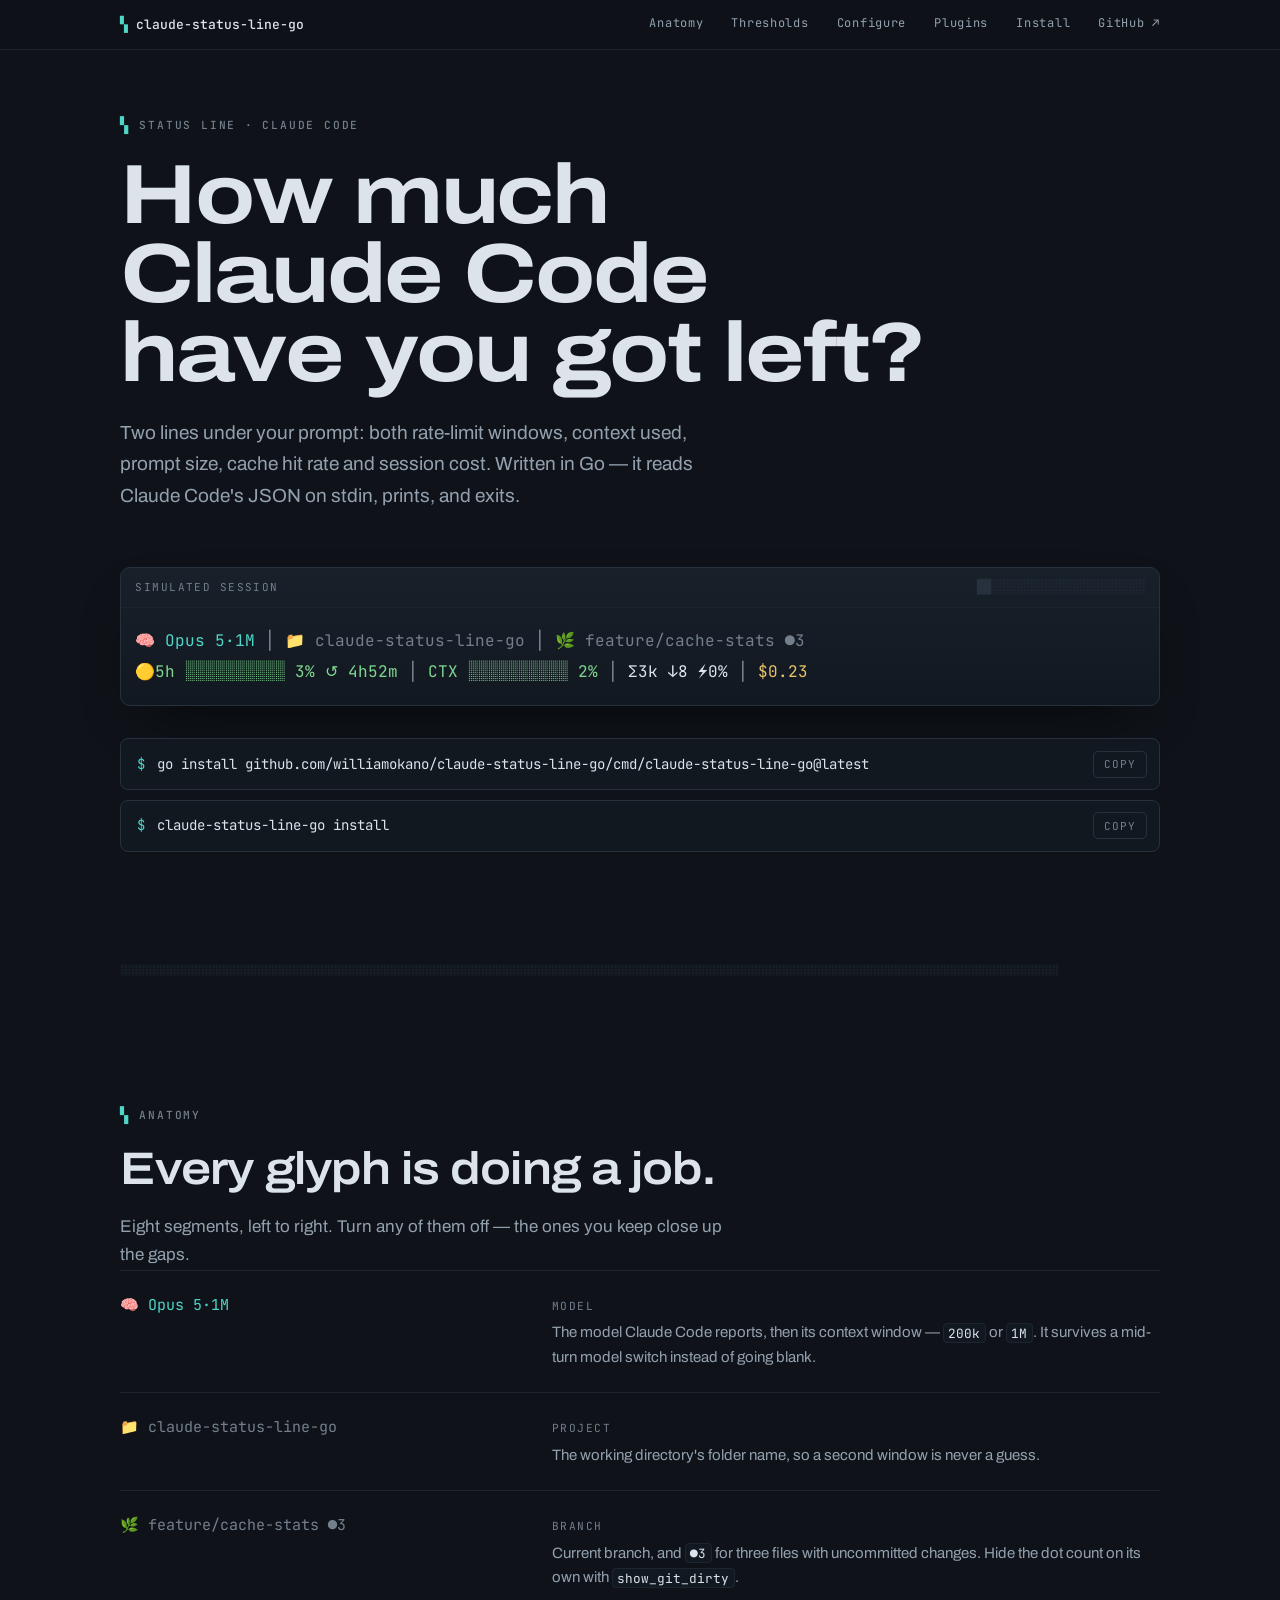
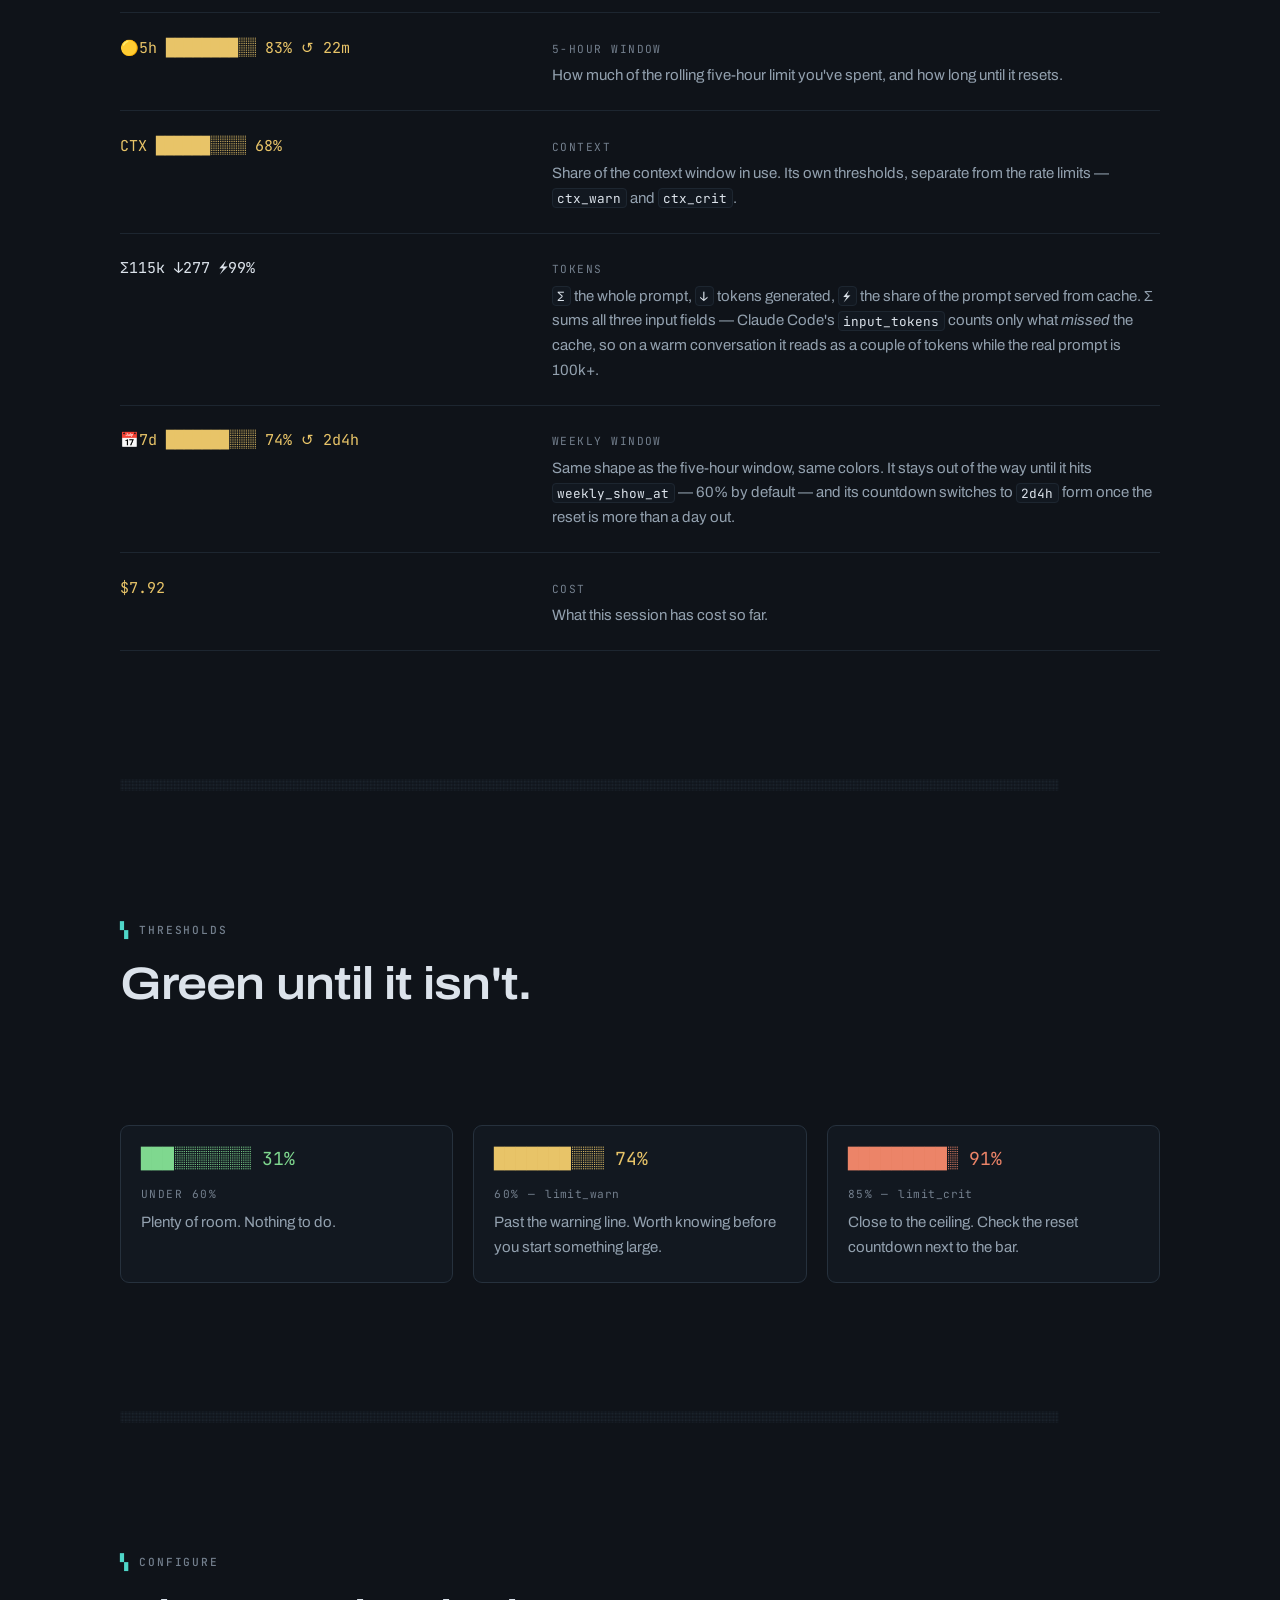
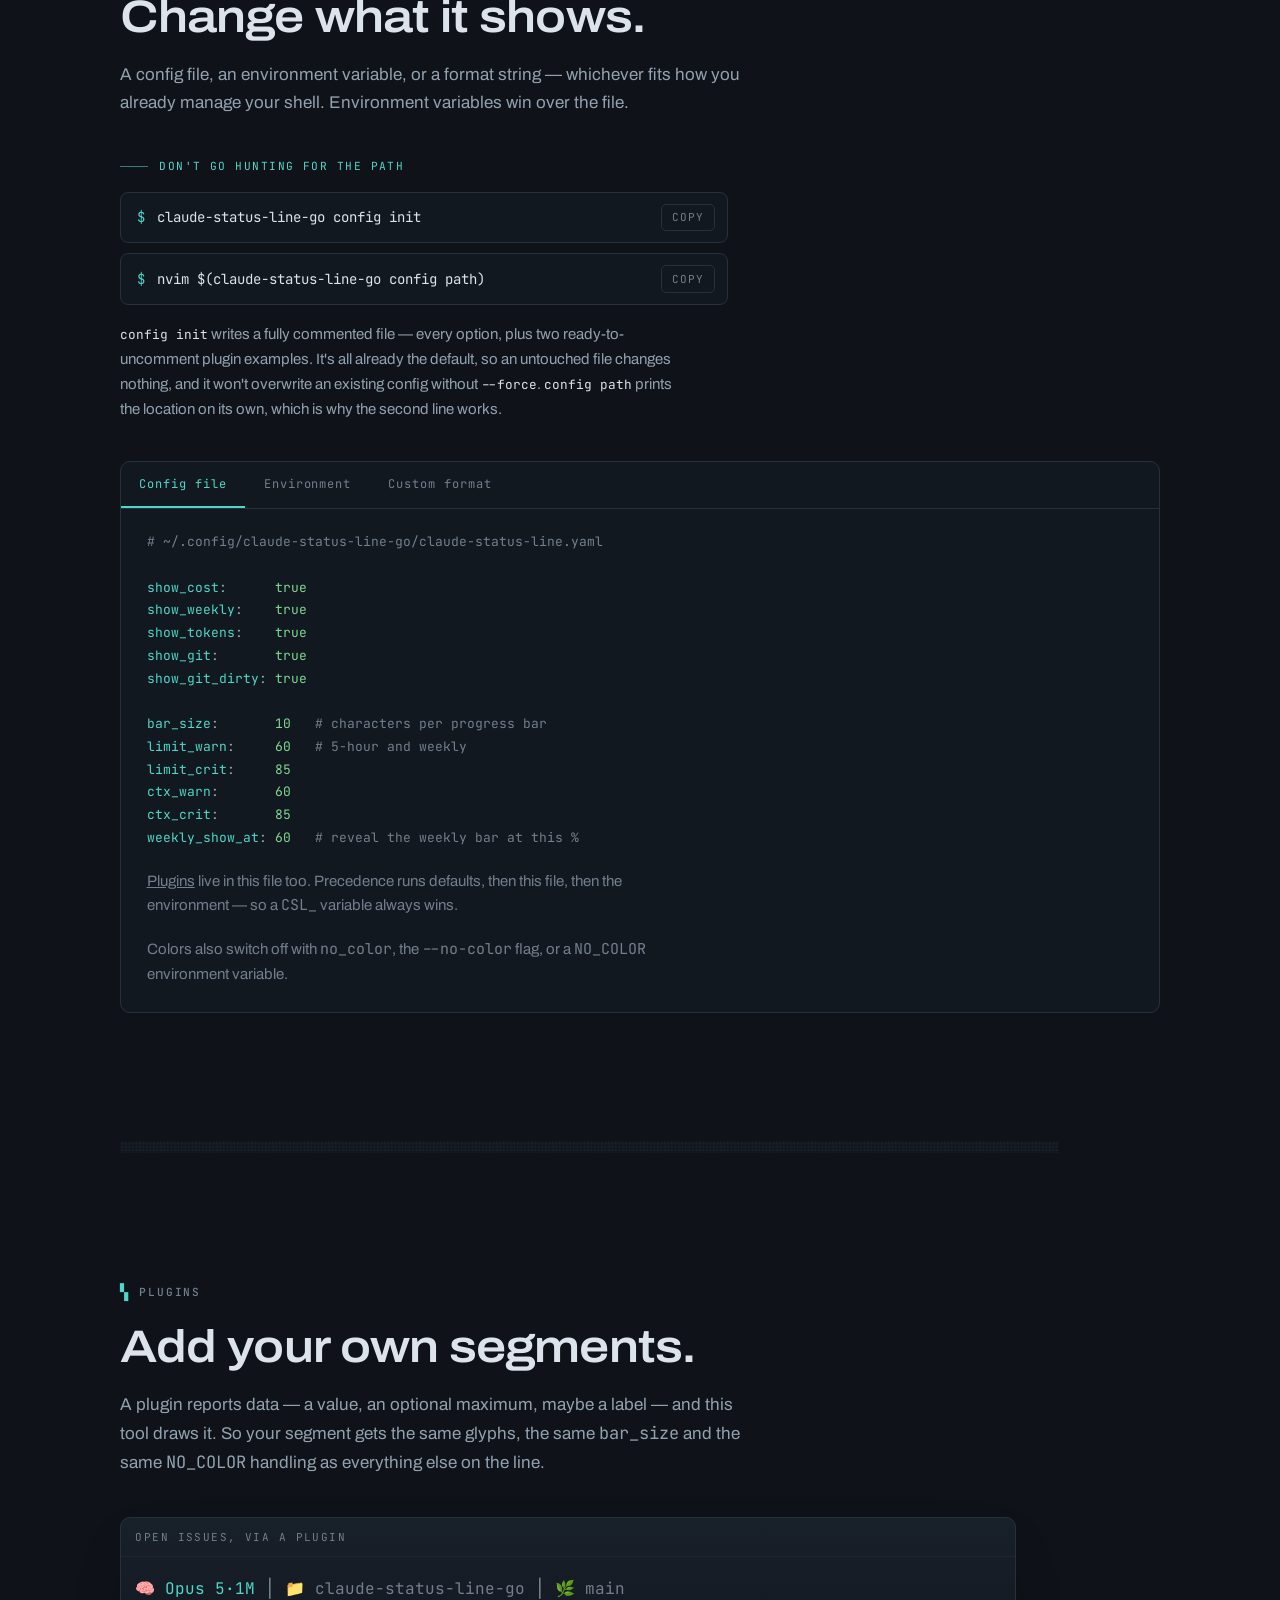
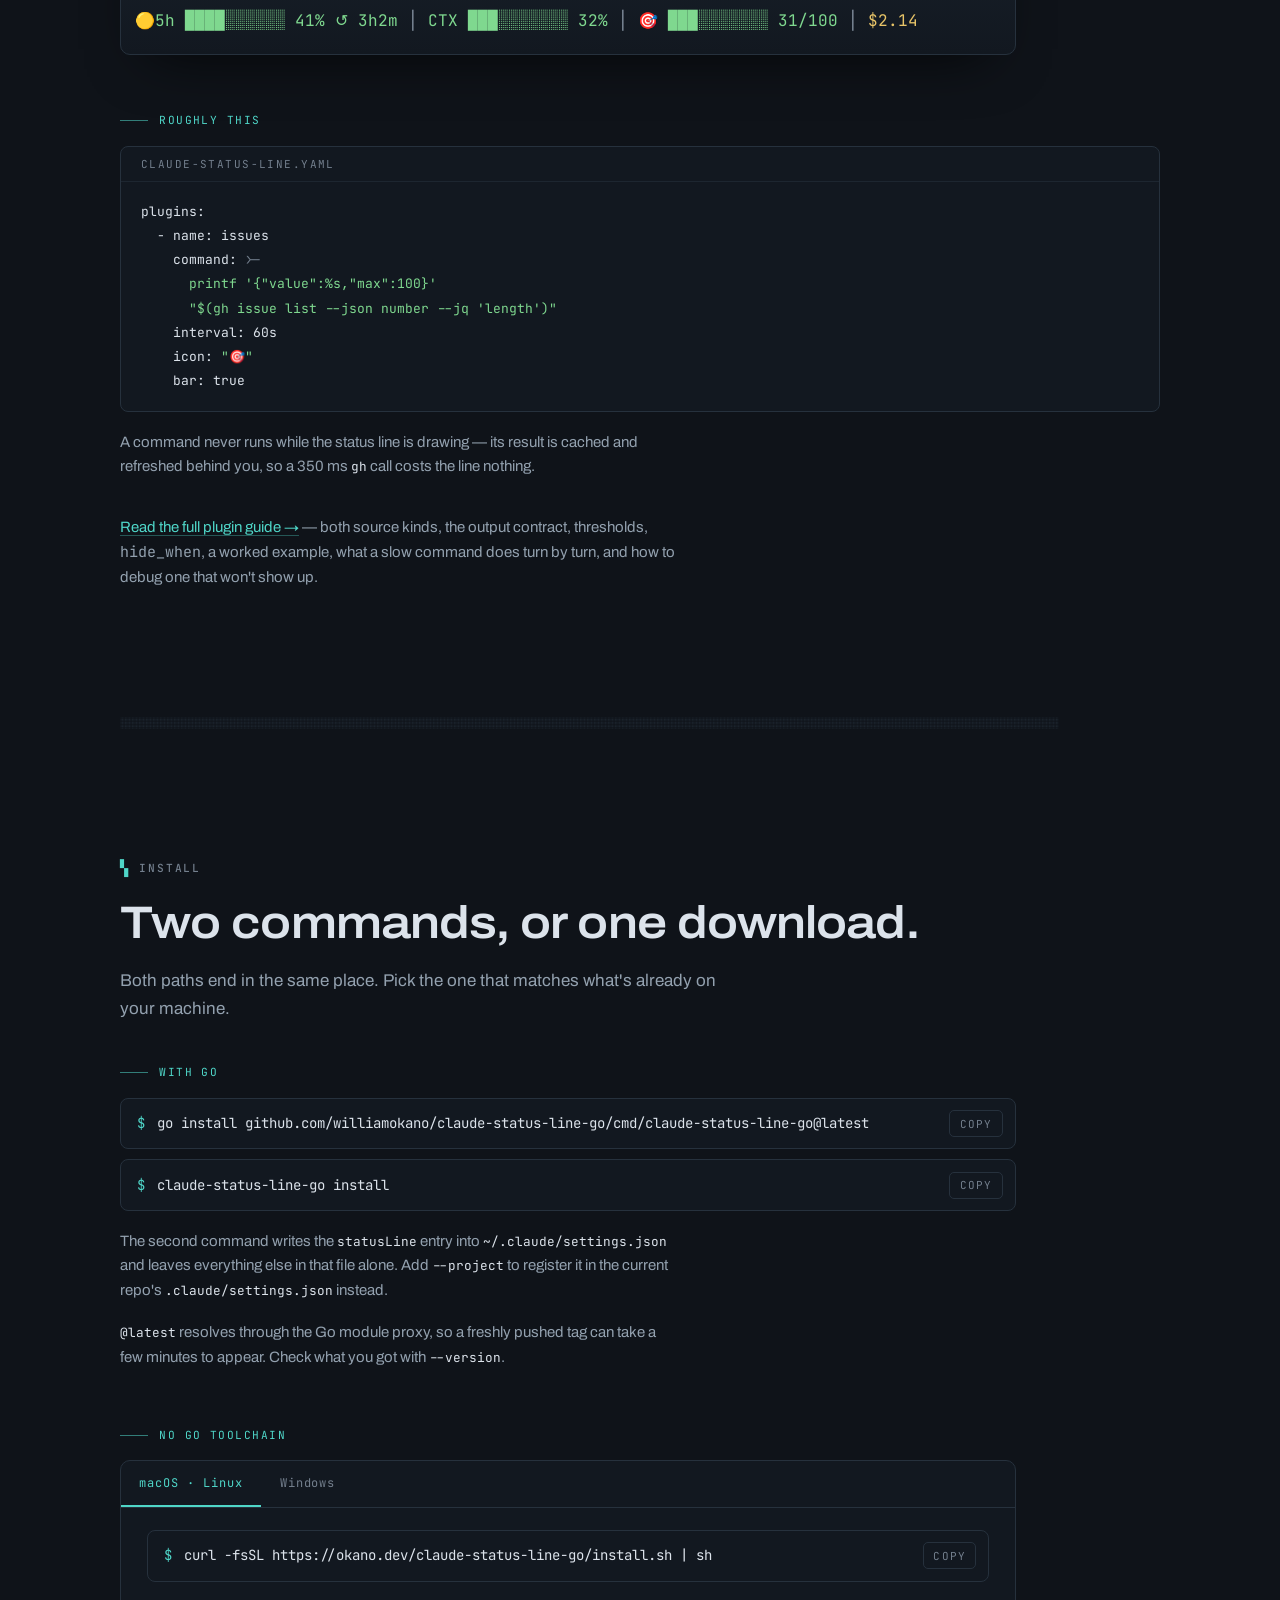
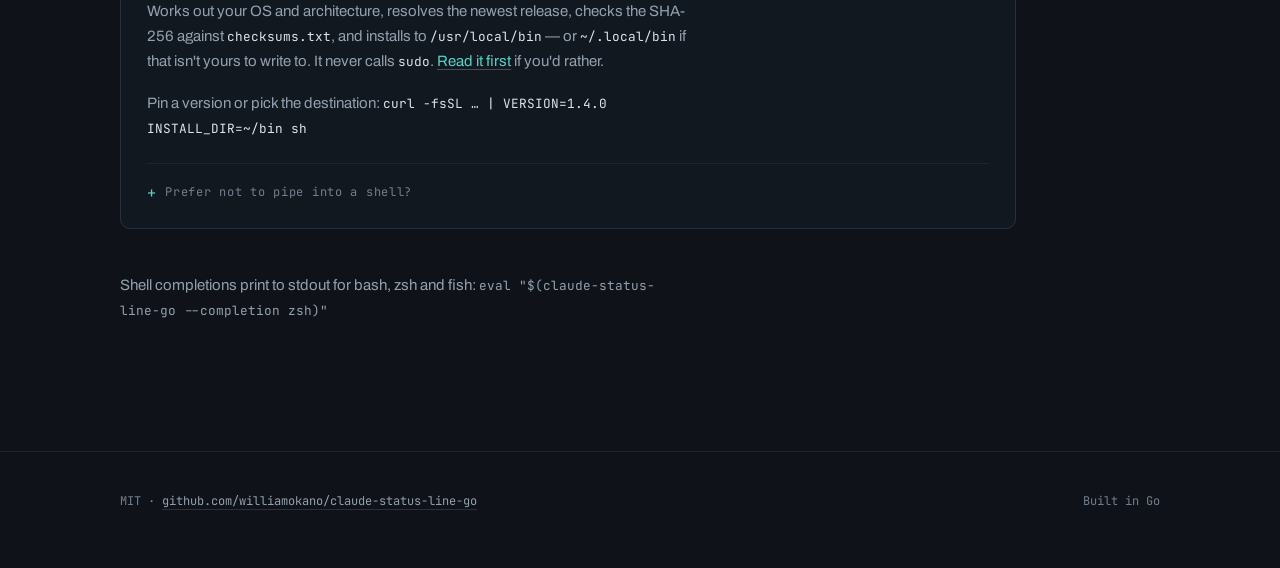
==== commit daa3a65d: "feat: config init and config path `config init` writes the commented default config to the XDG path " ====
--- a/docs/index.html
+++ b/docs/index.html
@@ -215,6 +215,29 @@
         already manage your shell. Environment variables win over the file.
       </p>
 
+      <div class="way reveal" style="margin-top:2.5rem">
+        <p class="way__label">Don't go hunting for the path</p>
+        <div class="cmds" style="margin-top:0;max-width:38rem">
+          <div class="cmd">
+            <span class="cmd__prompt" aria-hidden="true">$</span>
+            <code class="cmd__text">claude-status-line-go config init</code>
+            <button class="cmd__copy" type="button" data-copy="claude-status-line-go config init">Copy</button>
+          </div>
+          <div class="cmd">
+            <span class="cmd__prompt" aria-hidden="true">$</span>
+            <code class="cmd__text">nvim $(claude-status-line-go config path)</code>
+            <button class="cmd__copy" type="button" data-copy="nvim $(claude-status-line-go config path)">Copy</button>
+          </div>
+        </div>
+        <p class="way__note">
+          <code>config init</code> writes a fully commented file — every option, plus two
+          ready-to-uncomment plugin examples. It's all already the default, so an untouched
+          file changes nothing, and it won't overwrite an existing config without
+          <code>--force</code>. <code>config path</code> prints the location on its own,
+          which is why the second line works.
+        </p>
+      </div>
+
       <div class="tabs reveal">
         <div class="tabs__list" role="tablist" aria-label="Configuration methods">
           <button class="tab" role="tab" id="tab-file" aria-controls="panel-file" aria-selected="true">Config file</button>
